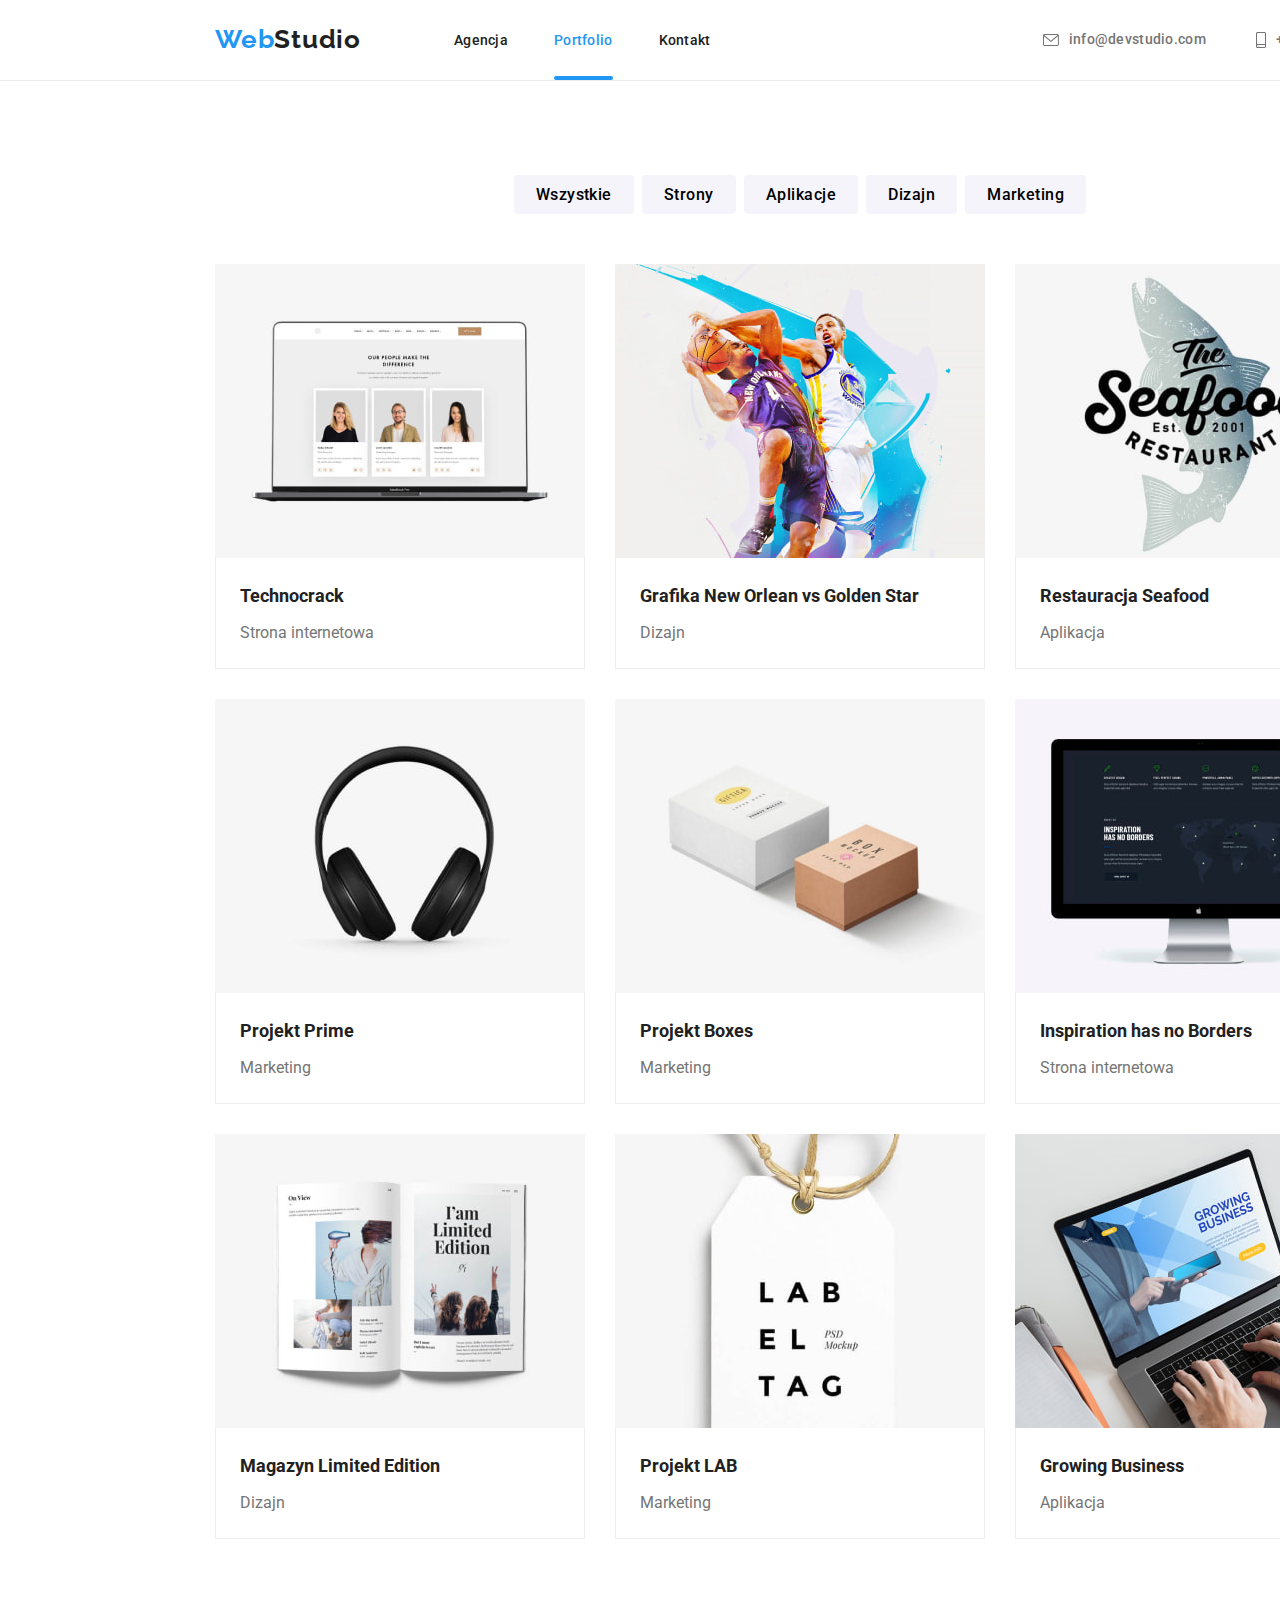
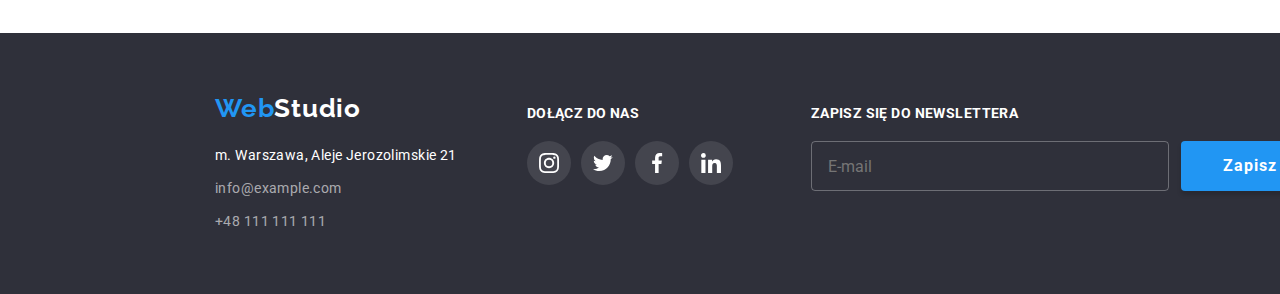
==== portfolio.html @ 300b180f "Add files via upload" ====
<!DOCTYPE html>
<html lang="en">
  <head>
    <meta charset="UTF-8" />
    <meta http-equiv="X-UA-Compatible" content="IE=edge" />
    <meta name="viewport" content="width=device-width, initial-scale=1.0" />
    <title>Webstudio</title>
    <link
      rel="stylesheet"
      href="https://cdnjs.cloudflare.com/ajax/libs/modern-normalize/1.0.0/modern-normalize.min.css"
    />
    <link rel="stylesheet" href="css/main.min.css" />
    <link rel="preconnect" href="https://fonts.googleapis.com" />
    <link rel="preconnect" href="https://fonts.gstatic.com" crossorigin />
    <link
      href="https://fonts.googleapis.com/css2?family=Raleway:wght@700&family=Roboto:wght@400;500;700;900&display=swap"
      rel="stylesheet"
    />
  </head>
  <body>
    <header class="page-header">
      <div class="container container--flex">
        <nav class="nav">
          <a href="index.html" class="logo nav__logo"
            >Web<span class="logo--black">Studio</span></a
          >
          <ul class="nav__list">
            <li>
              <a class="nav__link" href="index.html">Agencja</a>
            </li>
            <li>
              <a class="nav__link current-side" href="portfolio.html "
                >Portfolio</a
              >
            </li>
            <li><a class="nav__link" href="link">Kontakt</a></li>
          </ul>
        </nav>
        <ul class="header-contacts-list">
          <li>
            <a
              class="header-contacts-list__link"
              href="mailto:info@devstudio.com"
            >
              <svg
                class="header-contacts-list__icon header-contacts-list__icon--alignment"
                width="16"
                height="12"
              >
                <use href="images/icons.svg#icon-email"></use>
              </svg>
              info@devstudio.com</a
            >
          </li>
          <li>
            <a class="header-contacts-list__link" href="tel:+48111111111">
              <svg class="header-contacts-list__icon" width="10" height="16">
                <use href="images/icons.svg#icon-smartphone"></use>
              </svg>
              +48 111 111 111</a
            >
          </li>
        </ul>
      </div>
    </header>
    <main>
      <div class="buttons-section">
        <div class="container">
          <ul class="buttons-section__list">
            <li>
              <button class="buttons-section__button" type="button">
                Wszystkie
              </button>
            </li>
            <li>
              <button class="buttons-section__button" type="button">
                Strony
              </button>
            </li>
            <li>
              <button class="buttons-section__button" type="button">
                Aplikacje
              </button>
            </li>
            <li>
              <button class="buttons-section__button" type="button">
                Dizajn
              </button>
            </li>
            <li>
              <button class="buttons-section__button" type="button">
                Marketing
              </button>
            </li>
          </ul>
        </div>
      </div>
      <div class="grid-section">
        <div class="container">
          <ul class="grid">
            <li>
              <figure class="project-card">
                <img
                  src="images/img8.jpg"
                  alt="Technocrack"
                  width="370"
                  height="294"
                />
                <div class="overlay">
                  <p class="overlay__text">
                    Technocrack jest popularną platformą wykorzystywaną do
                    rozpowszechniania koronawirusa. Firmy wykorzystują tę
                    platformę do celów szpiegowskich i ataków na
                    niezabezpieczone serwery konkurencji
                  </p>
                </div>
                <figcaption class="project-card__figcaption">
                  <h4 class="project-card__name">Technocrack</h4>
                  <p class="project-card__role">Strona internetowa</p>
                </figcaption>
              </figure>
            </li>
            <li>
              <figure class="project-card">
                <img
                  src="images/img9.jpg"
                  alt="Grafika New Orlean vs Golden Star"
                  width="370"
                  height="294"
                />
                <div class="overlay">
                  <p class="overlay__text">
                    Technocrack jest popularną platformą wykorzystywaną do
                    rozpowszechniania koronawirusa. Firmy wykorzystują tę
                    platformę do celów szpiegowskich i ataków na
                    niezabezpieczone serwery konkurencji
                  </p>
                </div>
                <figcaption class="project-card__figcaption">
                  <h4 class="project-card__name">
                    Grafika New Orlean vs Golden Star
                  </h4>
                  <p class="project-card__role">Dizajn</p>
                </figcaption>
              </figure>
            </li>
            <li>
              <figure class="project-card">
                <img
                  src="images/img10.jpg"
                  alt="Restauracja Seafood"
                  width="370"
                  height="294"
                />
                <div class="overlay">
                  <p class="overlay__text">
                    Technocrack jest popularną platformą wykorzystywaną do
                    rozpowszechniania koronawirusa. Firmy wykorzystują tę
                    platformę do celów szpiegowskich i ataków na
                    niezabezpieczone serwery konkurencji
                  </p>
                </div>
                <figcaption class="project-card__figcaption">
                  <h4 class="project-card__name">Restauracja Seafood</h4>
                  <p class="project-card__role">Aplikacja</p>
                </figcaption>
              </figure>
            </li>
            <li>
              <figure class="project-card">
                <img
                  src="images/img11.jpg"
                  alt="Projekt Prime"
                  width="370"
                  height="294"
                />
                <div class="overlay">
                  <p class="overlay__text">
                    Technocrack jest popularną platformą wykorzystywaną do
                    rozpowszechniania koronawirusa. Firmy wykorzystują tę
                    platformę do celów szpiegowskich i ataków na
                    niezabezpieczone serwery konkurencji
                  </p>
                </div>
                <figcaption class="project-card__figcaption">
                  <h4 class="project-card__name">Projekt Prime</h4>
                  <p class="project-card__role">Marketing</p>
                </figcaption>
              </figure>
            </li>
            <li>
              <figure class="project-card">
                <img
                  src="images/img12.jpg"
                  alt="Projekt Boxes"
                  width="370"
                  height="294"
                />
                <div class="overlay">
                  <p class="overlay__text">
                    Technocrack jest popularną platformą wykorzystywaną do
                    rozpowszechniania koronawirusa. Firmy wykorzystują tę
                    platformę do celów szpiegowskich i ataków na
                    niezabezpieczone serwery konkurencji
                  </p>
                </div>
                <figcaption class="project-card__figcaption">
                  <h4 class="project-card__name">Projekt Boxes</h4>
                  <p class="project-card__role">Marketing</p>
                </figcaption>
              </figure>
            </li>
            <li>
              <figure class="project-card">
                <img
                  src="images/img13.jpg"
                  alt="Inspiration has no Borders"
                  width="370"
                  height="294"
                />
                <div class="overlay">
                  <p class="overlay__text">
                    Technocrack jest popularną platformą wykorzystywaną do
                    rozpowszechniania koronawirusa. Firmy wykorzystują tę
                    platformę do celów szpiegowskich i ataków na
                    niezabezpieczone serwery konkurencji
                  </p>
                </div>
                <figcaption class="project-card__figcaption">
                  <h4 class="project-card__name">Inspiration has no Borders</h4>
                  <p class="project-card__role">Strona internetowa</p>
                </figcaption>
              </figure>
            </li>
            <li>
              <figure class="project-card">
                <img
                  src="images/img14.jpg"
                  alt="Magazyn Limited Edition"
                  width="370"
                  height="294"
                />
                <div class="overlay">
                  <p class="overlay__text">
                    Technocrack jest popularną platformą wykorzystywaną do
                    rozpowszechniania koronawirusa. Firmy wykorzystują tę
                    platformę do celów szpiegowskich i ataków na
                    niezabezpieczone serwery konkurencji
                  </p>
                </div>
                <figcaption class="project-card__figcaption">
                  <h4 class="project-card__name">Magazyn Limited Edition</h4>
                  <p class="project-card__role">Dizajn</p>
                </figcaption>
              </figure>
            </li>
            <li>
              <figure class="project-card">
                <img
                  src="images/img15.jpg"
                  alt="Projekt LAB"
                  width="370"
                  height="294"
                />
                <div class="overlay">
                  <p class="overlay__text">
                    Technocrack jest popularną platformą wykorzystywaną do
                    rozpowszechniania koronawirusa. Firmy wykorzystują tę
                    platformę do celów szpiegowskich i ataków na
                    niezabezpieczone serwery konkurencji
                  </p>
                </div>
                <figcaption class="project-card__figcaption">
                  <h4 class="project-card__name">Projekt LAB</h4>
                  <p class="project-card__role">Marketing</p>
                </figcaption>
              </figure>
            </li>
            <li>
              <figure class="project-card">
                <img
                  src="images/img16.jpg"
                  alt="Growing Business"
                  width="370"
                  height="294"
                />
                <div class="overlay">
                  <p class="overlay__text">
                    Technocrack jest popularną platformą wykorzystywaną do
                    rozpowszechniania koronawirusa. Firmy wykorzystują tę
                    platformę do celów szpiegowskich i ataków na
                    niezabezpieczone serwery konkurencji
                  </p>
                </div>
                <figcaption class="project-card__figcaption">
                  <h4 class="project-card__name">Growing Business</h4>
                  <p class="project-card__role">Aplikacja</p>
                </figcaption>
              </figure>
            </li>
          </ul>
        </div>
      </div>
    </main>
    <footer class="page-footer">
      <div class="container container--flex">
        <div>
          <a href="index.html" class="logo"
            >Web<span class="logo--white">Studio</span></a
          >
          <address>
            <ul>
              <li class="street">m. Warszawa, Aleje Jerozolimskie 21</li>
              <li>
                <a class="footer-contacts" href="mailto:info@example.com"
                  >info@example.com</a
                >
              </li>
              <li>
                <a class="footer-contacts" href="tel:+48111111111"
                  >+48 111 111 111</a
                >
              </li>
            </ul>
          </address>
        </div>
        <div class="footer-socials-section">
          <h3 class="footer-headers">Dołącz do nas</h3>
          <ul class="footer-socials-list">
            <li>
              <a href="link" class="footer-socials-list__link">
                <svg class="footer-socials-list__icon" width="20" height="20">
                  <use href="images/icons.svg#icon-instagram"></use>
                </svg>
              </a>
            </li>
            <li>
              <a href="link" class="footer-socials-list__link">
                <svg class="footer-socials-list__icon" width="20" height="20">
                  <use href="images/icons.svg#icon-twiiter"></use>
                </svg>
              </a>
            </li>
            <li>
              <a href="link" class="footer-socials-list__link">
                <svg class="footer-socials-list__icon" width="20" height="20">
                  <use href="images/icons.svg#icon-facebook"></use>
                </svg>
              </a>
            </li>
            <li>
              <a href="link" class="footer-socials-list__link">
                <svg class="footer-socials-list__icon" width="20" height="20">
                  <use href="images/icons.svg#icon-linkedin"></use>
                </svg>
              </a>
            </li>
          </ul>
        </div>
        <section>
          <h3 class="footer-headers">Zapisz się do newslettera</h3>
          <form class="newsletter-form">
            <input
              type="email"
              name="email"
              placeholder="E-mail"
              class="newsletter-form__input"
              required
            />
            <button class="newsletter-button" type="submit">
              <span>Zapisz się</span>
              <svg class="newsletter-button__icon" width="24" height="24">
                <use href="images/icons.svg#newsletter-icon"></use>
              </svg>
            </button>
          </form>
        </section>
      </div>
    </footer>
    <script src="./js/modal.js"></script>
  </body>
</html>
---- css/main.min.css ----
body{font-family:"Roboto","Raleway",sans-serif;color:#212121;width:1600px}*,*{box-sizing:border-box;margin:0px;padding:0px}a{text-decoration:none}img{display:block}ul{list-style:none;margin:0px;padding:0px}address{font-style:normal}.container{width:1200px;margin:0 auto;padding-left:15px;padding-right:15px}.container--flex{display:flex}.section{padding-top:94px;padding-bottom:94px}.button{font-weight:700;font-size:16px;line-height:1.87;letter-spacing:.06em;background-color:#2196f3;color:#fff;cursor:pointer;border:0px;box-shadow:0px 4px 4px rgba(0,0,0,.15);border-radius:4px;transition:transform 250ms cubic-bezier(0.4, 0, 0.2, 1)}.button:hover{transform:scale(1.05)}.primary-header{font-size:36px;text-align:center;margin-bottom:50px}.logo{font-family:"Raleway";font-weight:700;font-size:26px;color:#2196f3;letter-spacing:.03em;line-height:1.19}.logo--black{color:#212121}.logo--white{color:#fff}.visually-hidden{-moz-appearance:none;-webkit-appearance:none;appearance:none}.page-header{border-bottom:1px solid #ececec}.nav{display:flex}.nav__logo{margin-top:24px;margin-bottom:25px;margin-right:93px}.nav__list{display:flex;align-items:center;gap:46px}.nav__link{font-weight:500;font-size:14px;color:#212121;letter-spacing:.02em;line-height:1.14;position:relative;transition:color 250ms cubic-bezier(0.4, 0, 0.2, 1)}.nav__link:hover,.nav__link:focus{color:#2196f3}.header-contacts-list{display:flex;align-items:center;margin-left:auto;gap:50px}.header-contacts-list__link{font-weight:500;font-size:14px;color:#757575;letter-spacing:.02em;line-height:1.14;display:flex;transition:color 250ms cubic-bezier(0.4, 0, 0.2, 1)}.header-contacts-list__link:hover,.header-contacts-list__link:focus{color:#2196f3}.header-contacts-list__icon{fill:currentColor;margin-right:10px;display:flex}.header-contacts-list__icon--alignment{margin-top:2px}.current-side{color:#2196f3}.current-side::after{content:" ";border-radius:2px;height:4px;background-color:#2196f3;display:block;position:absolute;top:44.5px;width:100%}.hero{text-align:center;padding-bottom:200px;padding-top:200px;background-image:linear-gradient(rgba(47, 48, 58, 0.4), rgba(47, 48, 58, 0.4)),url(../images/background.jpg);background-size:contain;background-repeat:no-repeat}.hero__header{font-weight:900;font-size:44px;line-height:1.36;letter-spacing:.06em;color:#fff;margin-bottom:30px}.button--padding{padding:10px 41px 10px 42px}.descriptions-section{padding-top:94px}.descriptions-section__list{display:flex}.descriptions-section__icons{height:270px}.descriptions-section__headers{font-weight:700;font-size:14px;line-height:1.14;margin-bottom:10px;width:270px}.descriptions-section__texts{font-size:14px;font-weight:400;color:#757575;line-height:1.71;letter-spacing:.03em;width:270px}.what-we-do-list{display:flex;text-align:center;gap:30px}.what-we-do-list__item{position:relative;text-align:center}.what-we-do-list__content{padding-top:27px;padding-bottom:27px;width:370px;font-weight:700;font-size:14px;line-height:1.14px;letter-spacing:.03em;text-transform:uppercase;color:#fff;background:rgba(47,48,58,.8);position:absolute;bottom:0}.team-section{background:#f5f4fa}.team-list{display:flex;gap:30px}.team-member-card{background:#fff;box-shadow:0px 1px 3px rgba(0,0,0,.12),0px 1px 1px rgba(0,0,0,.14),0px 2px 1px rgba(0,0,0,.2);border-radius:0px 0px 4px 4px;padding-bottom:30px}.team-member-card__name{font-weight:500;font-size:16px;line-height:1.19;letter-spacing:.03em;text-align:center;padding-top:30px;margin-bottom:10px}.team-member-card__profession{color:#757575;line-height:1.19;letter-spacing:.03em;text-align:center}.team-socials-list{display:flex;gap:10px;justify-content:center}.team-socials-list__link{width:44px;height:44px;border-radius:50%;padding:12px;margin-top:16px;display:block;transition:background-color 250ms cubic-bezier(0.4, 0, 0.2, 1)}.team-socials-list__link:hover,.team-socials-list__link:focus{background:#2196f3}.team-socials-list__link:hover .team-socials-list__icon,.team-socials-list__link:focus .team-socials-list__icon{fill:#fff}.team-socials-list__icon{fill:#afb1b8;transition:fill 250ms cubic-bezier(0.4, 0, 0.2, 1)}.clients-list{display:flex;gap:30px}.clients-list__link{width:170px;height:92px;border:1px solid #afb1b8;border-radius:4px;align-items:center;justify-content:center;display:flex;transition:border-color 250ms cubic-bezier(0.4, 0, 0.2, 1)}.clients-list__link:hover,.clients-list__link:focus{border-color:#2196f3}.clients-list__link:hover .clients-list__icon,.clients-list__link:focus .clients-list__icon{fill:#2196f3}.clients-list__icon{fill:#afb1b8;transition:fill 250ms cubic-bezier(0.4, 0, 0.2, 1)}.page-footer{background:#2f303a;padding:60px 0px}.street{font-size:14px;color:#fff;line-height:1.71;letter-spacing:.03em;margin-top:20px}.footer-contacts{color:rgba(255,255,255,.6);font-size:14px;font-weight:400;line-height:1.71;letter-spacing:.03em;transition:color 250ms cubic-bezier(0.4, 0, 0.2, 1);margin-top:9px;display:block}.footer-contacts:hover,.footer-contacts:focus{color:#2196f3}.footer-socials-section{margin-left:70px;margin-right:78px}.footer-headers{font-weight:700;font-size:14px;color:#fff;margin-bottom:20px;letter-spacing:.03em;text-transform:uppercase;margin-top:12px}.footer-socials-list{display:flex;gap:10px}.footer-socials-list__link{width:44px;height:44px;border-radius:50%;padding:12px;display:block;background:rgba(255,255,255,.1);transition:background-color 250ms cubic-bezier(0.4, 0, 0.2, 1)}.footer-socials-list__link:hover,.footer-socials-list__link:focus{background:#2196f3}.footer-socials-list__icon{fill:#fff}.newsletter-form{display:flex}.newsletter-form__input{width:358px;height:50px;border-radius:4px;border:1px solid rgba(255,255,255,.3);background-color:rgba(0,0,0,0);padding-left:16px;color:#fff;transition:border 250ms cubic-bezier(0.4, 0, 0.2, 1)}.newsletter-form__input:focus{outline:none;border:1px solid #2196f3}.newsletter-button{display:inline-flex;flex-shrink:0;align-items:center;padding-left:42px;padding-right:28px;margin-left:12px;box-shadow:0px 4px 4px rgba(0,0,0,.15);border-radius:4px;background:#2196f3;color:#fff;font-weight:700;font-size:16px;border:none;letter-spacing:.06em;line-height:1.87;cursor:pointer;transition:transform 250ms cubic-bezier(0.4, 0, 0.2, 1)}.newsletter-button__icon{display:inline-flex;margin-left:24px}.newsletter-button:hover{transform:scale(1.03)}.backdrop{width:100%;height:100%;display:grid;place-items:center;position:fixed;background:rgba(0,0,0,.2);transition:opacity 250ms cubic-bezier(0.4, 0, 0.2, 1),visibility 250ms cubic-bezier(0.4, 0, 0.2, 1);z-index:1}.is-hidden{visibility:hidden;opacity:0;pointer-events:none}.modal-window{background:#fff;box-shadow:0px 1px 3px rgba(0,0,0,.12),0px 1px 1px rgba(0,0,0,.14),0px 2px 1px rgba(0,0,0,.2);border-radius:4px;position:relative;padding:40px}.modal-window__header{font-weight:700;font-size:20px;letter-spacing:.03em;line-height:1.15;text-align:center}.modal-window__button{padding:10px 76px;display:block;margin:0 auto}.circular-button{width:30px;height:30px;background-color:#fff;border:1px solid rgba(0,0,0,.1);border-radius:50%;cursor:pointer;top:8px;right:8px;position:absolute;transition:fill 25s cubic-bezier(0.4, 0, 0.2, 1);transition:background-color 250ms cubic-bezier(0.4, 0, 0.2, 1)}.circular-button:hover,.circular-button:focus{background:#2196f3;fill:#fff;box-shadow:0px 3px 1px rgba(0,0,0,.1),0px 1px 2px rgba(0,0,0,.08),0px 2px 2px rgba(0,0,0,.12)}.modal-labels{display:flex;flex-direction:column;gap:4px;font-weight:400;font-size:12px;letter-spacing:.01em;line-height:1.16;color:#757575;margin-top:10px;position:relative}.modal-labels__input{width:448px;height:40px;border:1px solid rgba(33,33,33,.2);border-radius:4px;padding-left:42px;transition:border 250ms cubic-bezier(0.4, 0, 0.2, 1)}.modal-labels__input:focus{outline:none;border:1px solid #2196f3}.modal-labels__input:focus+.modal-labels__icon{fill:#2196f3}.modal-labels__icon{fill:#212121;position:absolute;bottom:14px;left:15px;transition:fill 250ms cubic-bezier(0.4, 0, 0.2, 1)}.modal-labels__textarea{width:448px;height:120px;border:1px solid rgba(33,33,33,.2);border-radius:4px;resize:none;padding-left:16px;padding-top:12px;transition:border 250ms cubic-bezier(0.4, 0, 0.2, 1)}.modal-labels__textarea:focus{outline:none;border-color:#2196f3}.checkbox-label{display:inline-block;font-weight:400;font-size:14px;letter-spacing:.03em;line-height:1.71;color:#757575;margin-top:20px;margin-bottom:30px;padding-left:37px;position:relative}.checkbox-label:before{position:absolute;top:3px;left:15px;content:"";width:16px;height:16px;border:2px solid #212121;border-radius:2px;cursor:pointer;transition:background-color 250ms cubic-bezier(0.4, 0, 0.2, 1)}.checkbox-label__link{color:#2196f3;text-decoration:underline;font-weight:400;font-size:14px;letter-spacing:.03em;line-height:1.71}.checkbox:checked+.checkbox-label:before{background-color:#2196f3;border:none;background-image:url(../images/checked.svg);background-repeat:no-repeat;background-position:center}.buttons-section{padding-top:94px;padding-bottom:50px}.buttons-section__list{display:flex;justify-content:center;gap:8px}.buttons-section__button{background:#f5f4fa;font-weight:500;font-size:16px;line-height:1.71;letter-spacing:.03em;cursor:pointer;border-radius:4px;border:none;padding:6px 22px;transition:background-color 250ms cubic-bezier(0.4, 0, 0.2, 1),color 250ms cubic-bezier(0.4, 0, 0.2, 1)}.buttons-section__button:focus,.buttons-section__button:hover{background:#2196f3;color:#fff;box-shadow:0px 3px 1px rgba(0,0,0,.1),0px 1px 2px rgba(0,0,0,.08),0px 2px 2px rgba(0,0,0,.12)}.grid-section{padding-bottom:94px}.grid{display:flex;flex-wrap:wrap;gap:30px}.project-card{position:relative;overflow:hidden}.project-card:hover{box-shadow:0px 1px 1px rgba(0,0,0,.12),0px 4px 4px rgba(0,0,0,.06),1px 4px 6px rgba(0,0,0,.16);cursor:pointer}.project-card:hover .overlay{transform:translatey(0%)}.project-card__figcaption{border-bottom:1px solid #eee;border-left:1px solid #eee;border-right:1px solid #eee;background-color:#fff;position:relative}.project-card__name{font-weight:700;font-size:18px;line-height:2;padding-left:24px;padding-top:20px}.project-card__role{color:#757575;margin-top:4px;padding-left:24px;padding-bottom:20px;line-height:1.87}.overlay{background:rgba(33,150,243,.9);padding:49px 45px 49px 24px;position:absolute;transform:translatey(100%);margin-bottom:110px;bottom:0;left:0;transition:transform 250ms cubic-bezier(0.4, 0, 0.2, 1)}.overlay__text{font-weight:400;font-size:18px;line-height:1.55;letter-spacing:.03em;color:#fff}
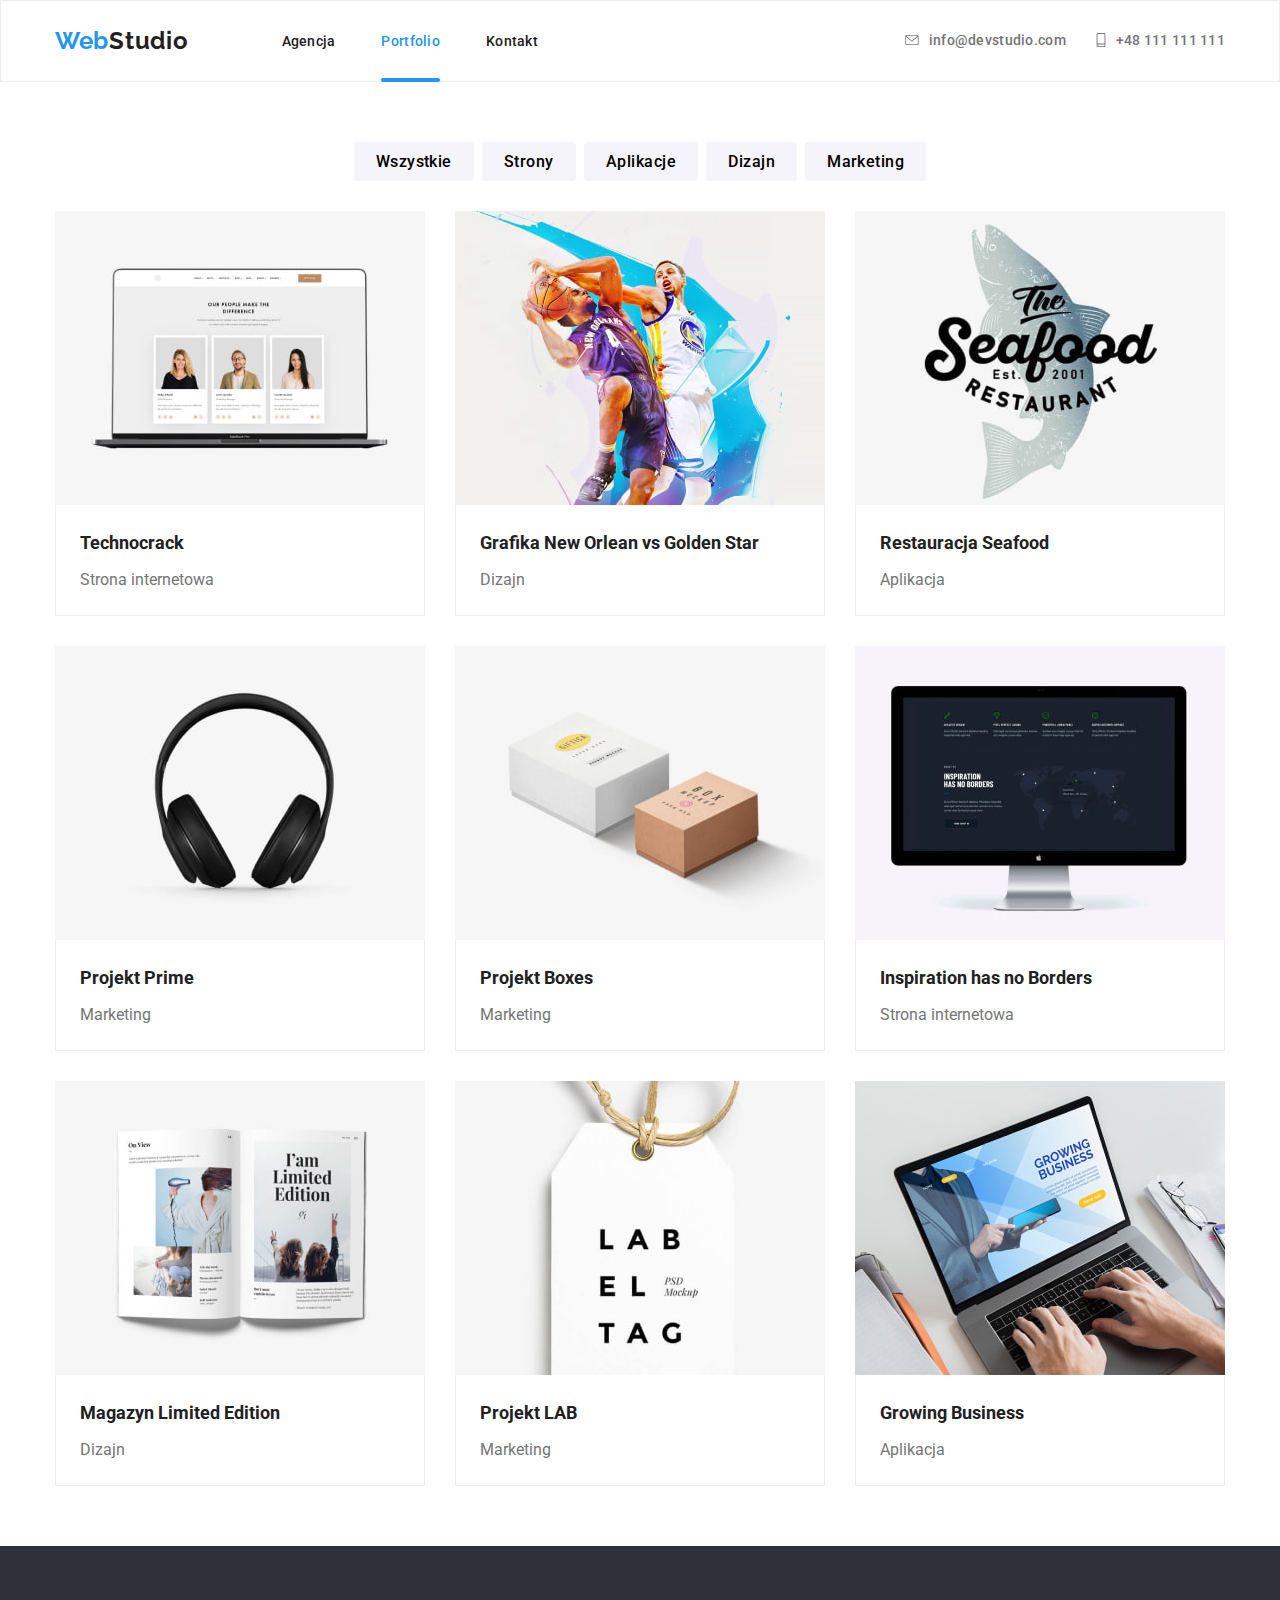
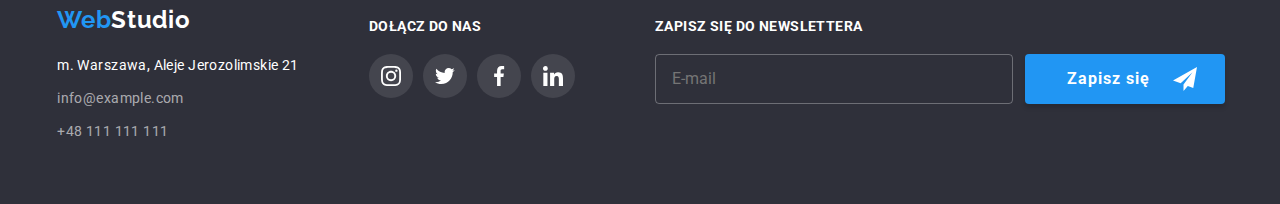
==== commit 65b79345: "wstępne ukończenie" ====
--- a/portfolio.html
+++ b/portfolio.html
@@ -29,7 +29,7 @@
               <a class="nav__link" href="index.html">Agencja</a>
             </li>
             <li>
-              <a class="nav__link current-side" href="portfolio.html "
+              <a class="nav__link current-side" href="portfolio.html"
                 >Portfolio</a
               >
             </li>
@@ -44,8 +44,8 @@
             >
               <svg
                 class="header-contacts-list__icon header-contacts-list__icon--alignment"
-                width="16"
-                height="12"
+                width="14"
+                height="10"
               >
                 <use href="images/icons.svg#icon-email"></use>
               </svg>
@@ -54,14 +54,62 @@
           </li>
           <li>
             <a class="header-contacts-list__link" href="tel:+48111111111">
-              <svg class="header-contacts-list__icon" width="10" height="16">
+              <svg class="header-contacts-list__icon" width="10" height="14">
                 <use href="images/icons.svg#icon-smartphone"></use>
               </svg>
               +48 111 111 111</a
             >
           </li>
         </ul>
+        <button class="menu-toggle open-menu">
+          <svg class="menu-toggle__icon">
+            <use href="./images/icons.svg#icon-menu"></use>
+          </svg>
+        </button>
       </div>
+      <section class="nav-mobile-section">
+        <button
+          class="circular-button nav-mobile-section__circular-button close-menu"
+        >
+          <svg width="19" height="19">
+            <use href="images/icons.svg#icon-close-mobile"></use>
+          </svg>
+        </button>
+        <nav>
+          <ul class="nav-mobile-list">
+            <li>
+              <a class="nav-mobile-list__link" href="index.html">Agencja</a>
+            </li>
+            <li>
+              <a class="nav-mobile-list__link" href="portfolio.html"
+                >Portfolio</a
+              >
+            </li>
+            <li><a class="nav-mobile-list__link" href="link">Kontakt</a></li>
+          </ul>
+        </nav>
+        <ul class="mobile-contacts-list">
+          <li>
+            <a
+              class="mobile-contacts-list__link"
+              href="mailto:info@devstudio.com"
+            >
+              info@devstudio.com</a
+            >
+          </li>
+          <li>
+            <a class="mobile-contacts-list__link" href="tel:+48111111111">
+              +48 111 111 111</a
+            >
+          </li>
+        </ul>
+        <ul class="mobile-socials-list">
+          <li><a class="mobile-socials-list__link">Instagram</a></li>
+          <li><a class="mobile-socials-list__link">Twitter</a></li>
+          <li><a class="mobile-socials-list__link">Facebook</a></li>
+          <li><a class="mobile-socials-list__link">LinkedIn</a></li>
+        </ul>
+      </section>
     </header>
     <main>
       <div class="buttons-section">
@@ -103,6 +151,7 @@
                 <img
                   src="images/img8.jpg"
                   alt="Technocrack"
+                  class="project-card__img"
                   width="370"
                   height="294"
                 />
@@ -125,6 +174,7 @@
                 <img
                   src="images/img9.jpg"
                   alt="Grafika New Orlean vs Golden Star"
+                  class="project-card__img"
                   width="370"
                   height="294"
                 />
@@ -149,6 +199,7 @@
                 <img
                   src="images/img10.jpg"
                   alt="Restauracja Seafood"
+                  class="project-card__img"
                   width="370"
                   height="294"
                 />
@@ -171,6 +222,7 @@
                 <img
                   src="images/img11.jpg"
                   alt="Projekt Prime"
+                  class="project-card__img"
                   width="370"
                   height="294"
                 />
@@ -193,6 +245,7 @@
                 <img
                   src="images/img12.jpg"
                   alt="Projekt Boxes"
+                  class="project-card__img"
                   width="370"
                   height="294"
                 />
@@ -215,6 +268,7 @@
                 <img
                   src="images/img13.jpg"
                   alt="Inspiration has no Borders"
+                  class="project-card__img"
                   width="370"
                   height="294"
                 />
@@ -237,6 +291,7 @@
                 <img
                   src="images/img14.jpg"
                   alt="Magazyn Limited Edition"
+                  class="project-card__img"
                   width="370"
                   height="294"
                 />
@@ -259,6 +314,7 @@
                 <img
                   src="images/img15.jpg"
                   alt="Projekt LAB"
+                  class="project-card__img"
                   width="370"
                   height="294"
                 />
@@ -281,6 +337,7 @@
                 <img
                   src="images/img16.jpg"
                   alt="Growing Business"
+                  class="project-card__img"
                   width="370"
                   height="294"
                 />
@@ -303,21 +360,23 @@
       </div>
     </main>
     <footer class="page-footer">
-      <div class="container container--flex">
-        <div>
-          <a href="index.html" class="logo"
+      <div class="container container--wrap">
+        <div class="contacts-section">
+          <a href="index.html" class="logo contacts-section__logo"
             >Web<span class="logo--white">Studio</span></a
           >
           <address>
-            <ul>
-              <li class="street">m. Warszawa, Aleje Jerozolimskie 21</li>
-              <li>
-                <a class="footer-contacts" href="mailto:info@example.com"
-                  >info@example.com</a
-                >
+            <ul class="contacts-section__list">
+              <li class="contacts-section__street">
+                m. Warszawa, Aleje Jerozolimskie 21
               </li>
               <li>
-                <a class="footer-contacts" href="tel:+48111111111"
+                <a class="contacts-section__link" href="mailto:info@example.com"
+                  >info@example.com</a
+                >
+              </li>
+              <li>
+                <a class="contacts-section__link" href="tel:+48111111111"
                   >+48 111 111 111</a
                 >
               </li>
@@ -326,38 +385,54 @@
         </div>
         <div class="footer-socials-section">
           <h3 class="footer-headers">Dołącz do nas</h3>
-          <ul class="footer-socials-list">
-            <li>
-              <a href="link" class="footer-socials-list__link">
-                <svg class="footer-socials-list__icon" width="20" height="20">
+          <ul class="footer-socials-section__list">
+            <li>
+              <a href="link" class="footer-socials-section__link">
+                <svg
+                  class="footer-socials-section__icon"
+                  width="20"
+                  height="20"
+                >
                   <use href="images/icons.svg#icon-instagram"></use>
                 </svg>
               </a>
             </li>
             <li>
-              <a href="link" class="footer-socials-list__link">
-                <svg class="footer-socials-list__icon" width="20" height="20">
+              <a href="link" class="footer-socials-section__link">
+                <svg
+                  class="footer-socials-section__icon"
+                  width="20"
+                  height="20"
+                >
                   <use href="images/icons.svg#icon-twiiter"></use>
                 </svg>
               </a>
             </li>
             <li>
-              <a href="link" class="footer-socials-list__link">
-                <svg class="footer-socials-list__icon" width="20" height="20">
+              <a href="link" class="footer-socials-section__link">
+                <svg
+                  class="footer-socials-section__icon"
+                  width="20"
+                  height="20"
+                >
                   <use href="images/icons.svg#icon-facebook"></use>
                 </svg>
               </a>
             </li>
             <li>
-              <a href="link" class="footer-socials-list__link">
-                <svg class="footer-socials-list__icon" width="20" height="20">
+              <a href="link" class="footer-socials-section__link">
+                <svg
+                  class="footer-socials-section__icon"
+                  width="20"
+                  height="20"
+                >
                   <use href="images/icons.svg#icon-linkedin"></use>
                 </svg>
               </a>
             </li>
           </ul>
         </div>
-        <section>
+        <section class="newsletter-section">
           <h3 class="footer-headers">Zapisz się do newslettera</h3>
           <form class="newsletter-form">
             <input
@@ -368,7 +443,7 @@
               required
             />
             <button class="newsletter-button" type="submit">
-              <span>Zapisz się</span>
+              <span class="newsletter-button__content">Zapisz się</span>
               <svg class="newsletter-button__icon" width="24" height="24">
                 <use href="images/icons.svg#newsletter-icon"></use>
               </svg>
@@ -378,5 +453,6 @@
       </div>
     </footer>
     <script src="./js/modal.js"></script>
+    <script src="./js/mobile-menu.js"></script>
   </body>
 </html>
--- a/css/main.min.css
+++ b/css/main.min.css
@@ -1 +1 @@
-body{font-family:"Roboto","Raleway",sans-serif;color:#212121;width:1600px}*,*{box-sizing:border-box;margin:0px;padding:0px}a{text-decoration:none}img{display:block}ul{list-style:none;margin:0px;padding:0px}address{font-style:normal}.container{width:1200px;margin:0 auto;padding-left:15px;padding-right:15px}.container--flex{display:flex}.section{padding-top:94px;padding-bottom:94px}.button{font-weight:700;font-size:16px;line-height:1.87;letter-spacing:.06em;background-color:#2196f3;color:#fff;cursor:pointer;border:0px;box-shadow:0px 4px 4px rgba(0,0,0,.15);border-radius:4px;transition:transform 250ms cubic-bezier(0.4, 0, 0.2, 1)}.button:hover{transform:scale(1.05)}.primary-header{font-size:36px;text-align:center;margin-bottom:50px}.logo{font-family:"Raleway";font-weight:700;font-size:26px;color:#2196f3;letter-spacing:.03em;line-height:1.19}.logo--black{color:#212121}.logo--white{color:#fff}.visually-hidden{-moz-appearance:none;-webkit-appearance:none;appearance:none}.page-header{border-bottom:1px solid #ececec}.nav{display:flex}.nav__logo{margin-top:24px;margin-bottom:25px;margin-right:93px}.nav__list{display:flex;align-items:center;gap:46px}.nav__link{font-weight:500;font-size:14px;color:#212121;letter-spacing:.02em;line-height:1.14;position:relative;transition:color 250ms cubic-bezier(0.4, 0, 0.2, 1)}.nav__link:hover,.nav__link:focus{color:#2196f3}.header-contacts-list{display:flex;align-items:center;margin-left:auto;gap:50px}.header-contacts-list__link{font-weight:500;font-size:14px;color:#757575;letter-spacing:.02em;line-height:1.14;display:flex;transition:color 250ms cubic-bezier(0.4, 0, 0.2, 1)}.header-contacts-list__link:hover,.header-contacts-list__link:focus{color:#2196f3}.header-contacts-list__icon{fill:currentColor;margin-right:10px;display:flex}.header-contacts-list__icon--alignment{margin-top:2px}.current-side{color:#2196f3}.current-side::after{content:" ";border-radius:2px;height:4px;background-color:#2196f3;display:block;position:absolute;top:44.5px;width:100%}.hero{text-align:center;padding-bottom:200px;padding-top:200px;background-image:linear-gradient(rgba(47, 48, 58, 0.4), rgba(47, 48, 58, 0.4)),url(../images/background.jpg);background-size:contain;background-repeat:no-repeat}.hero__header{font-weight:900;font-size:44px;line-height:1.36;letter-spacing:.06em;color:#fff;margin-bottom:30px}.button--padding{padding:10px 41px 10px 42px}.descriptions-section{padding-top:94px}.descriptions-section__list{display:flex}.descriptions-section__icons{height:270px}.descriptions-section__headers{font-weight:700;font-size:14px;line-height:1.14;margin-bottom:10px;width:270px}.descriptions-section__texts{font-size:14px;font-weight:400;color:#757575;line-height:1.71;letter-spacing:.03em;width:270px}.what-we-do-list{display:flex;text-align:center;gap:30px}.what-we-do-list__item{position:relative;text-align:center}.what-we-do-list__content{padding-top:27px;padding-bottom:27px;width:370px;font-weight:700;font-size:14px;line-height:1.14px;letter-spacing:.03em;text-transform:uppercase;color:#fff;background:rgba(47,48,58,.8);position:absolute;bottom:0}.team-section{background:#f5f4fa}.team-list{display:flex;gap:30px}.team-member-card{background:#fff;box-shadow:0px 1px 3px rgba(0,0,0,.12),0px 1px 1px rgba(0,0,0,.14),0px 2px 1px rgba(0,0,0,.2);border-radius:0px 0px 4px 4px;padding-bottom:30px}.team-member-card__name{font-weight:500;font-size:16px;line-height:1.19;letter-spacing:.03em;text-align:center;padding-top:30px;margin-bottom:10px}.team-member-card__profession{color:#757575;line-height:1.19;letter-spacing:.03em;text-align:center}.team-socials-list{display:flex;gap:10px;justify-content:center}.team-socials-list__link{width:44px;height:44px;border-radius:50%;padding:12px;margin-top:16px;display:block;transition:background-color 250ms cubic-bezier(0.4, 0, 0.2, 1)}.team-socials-list__link:hover,.team-socials-list__link:focus{background:#2196f3}.team-socials-list__link:hover .team-socials-list__icon,.team-socials-list__link:focus .team-socials-list__icon{fill:#fff}.team-socials-list__icon{fill:#afb1b8;transition:fill 250ms cubic-bezier(0.4, 0, 0.2, 1)}.clients-list{display:flex;gap:30px}.clients-list__link{width:170px;height:92px;border:1px solid #afb1b8;border-radius:4px;align-items:center;justify-content:center;display:flex;transition:border-color 250ms cubic-bezier(0.4, 0, 0.2, 1)}.clients-list__link:hover,.clients-list__link:focus{border-color:#2196f3}.clients-list__link:hover .clients-list__icon,.clients-list__link:focus .clients-list__icon{fill:#2196f3}.clients-list__icon{fill:#afb1b8;transition:fill 250ms cubic-bezier(0.4, 0, 0.2, 1)}.page-footer{background:#2f303a;padding:60px 0px}.street{font-size:14px;color:#fff;line-height:1.71;letter-spacing:.03em;margin-top:20px}.footer-contacts{color:rgba(255,255,255,.6);font-size:14px;font-weight:400;line-height:1.71;letter-spacing:.03em;transition:color 250ms cubic-bezier(0.4, 0, 0.2, 1);margin-top:9px;display:block}.footer-contacts:hover,.footer-contacts:focus{color:#2196f3}.footer-socials-section{margin-left:70px;margin-right:78px}.footer-headers{font-weight:700;font-size:14px;color:#fff;margin-bottom:20px;letter-spacing:.03em;text-transform:uppercase;margin-top:12px}.footer-socials-list{display:flex;gap:10px}.footer-socials-list__link{width:44px;height:44px;border-radius:50%;padding:12px;display:block;background:rgba(255,255,255,.1);transition:background-color 250ms cubic-bezier(0.4, 0, 0.2, 1)}.footer-socials-list__link:hover,.footer-socials-list__link:focus{background:#2196f3}.footer-socials-list__icon{fill:#fff}.newsletter-form{display:flex}.newsletter-form__input{width:358px;height:50px;border-radius:4px;border:1px solid rgba(255,255,255,.3);background-color:rgba(0,0,0,0);padding-left:16px;color:#fff;transition:border 250ms cubic-bezier(0.4, 0, 0.2, 1)}.newsletter-form__input:focus{outline:none;border:1px solid #2196f3}.newsletter-button{display:inline-flex;flex-shrink:0;align-items:center;padding-left:42px;padding-right:28px;margin-left:12px;box-shadow:0px 4px 4px rgba(0,0,0,.15);border-radius:4px;background:#2196f3;color:#fff;font-weight:700;font-size:16px;border:none;letter-spacing:.06em;line-height:1.87;cursor:pointer;transition:transform 250ms cubic-bezier(0.4, 0, 0.2, 1)}.newsletter-button__icon{display:inline-flex;margin-left:24px}.newsletter-button:hover{transform:scale(1.03)}.backdrop{width:100%;height:100%;display:grid;place-items:center;position:fixed;background:rgba(0,0,0,.2);transition:opacity 250ms cubic-bezier(0.4, 0, 0.2, 1),visibility 250ms cubic-bezier(0.4, 0, 0.2, 1);z-index:1}.is-hidden{visibility:hidden;opacity:0;pointer-events:none}.modal-window{background:#fff;box-shadow:0px 1px 3px rgba(0,0,0,.12),0px 1px 1px rgba(0,0,0,.14),0px 2px 1px rgba(0,0,0,.2);border-radius:4px;position:relative;padding:40px}.modal-window__header{font-weight:700;font-size:20px;letter-spacing:.03em;line-height:1.15;text-align:center}.modal-window__button{padding:10px 76px;display:block;margin:0 auto}.circular-button{width:30px;height:30px;background-color:#fff;border:1px solid rgba(0,0,0,.1);border-radius:50%;cursor:pointer;top:8px;right:8px;position:absolute;transition:fill 25s cubic-bezier(0.4, 0, 0.2, 1);transition:background-color 250ms cubic-bezier(0.4, 0, 0.2, 1)}.circular-button:hover,.circular-button:focus{background:#2196f3;fill:#fff;box-shadow:0px 3px 1px rgba(0,0,0,.1),0px 1px 2px rgba(0,0,0,.08),0px 2px 2px rgba(0,0,0,.12)}.modal-labels{display:flex;flex-direction:column;gap:4px;font-weight:400;font-size:12px;letter-spacing:.01em;line-height:1.16;color:#757575;margin-top:10px;position:relative}.modal-labels__input{width:448px;height:40px;border:1px solid rgba(33,33,33,.2);border-radius:4px;padding-left:42px;transition:border 250ms cubic-bezier(0.4, 0, 0.2, 1)}.modal-labels__input:focus{outline:none;border:1px solid #2196f3}.modal-labels__input:focus+.modal-labels__icon{fill:#2196f3}.modal-labels__icon{fill:#212121;position:absolute;bottom:14px;left:15px;transition:fill 250ms cubic-bezier(0.4, 0, 0.2, 1)}.modal-labels__textarea{width:448px;height:120px;border:1px solid rgba(33,33,33,.2);border-radius:4px;resize:none;padding-left:16px;padding-top:12px;transition:border 250ms cubic-bezier(0.4, 0, 0.2, 1)}.modal-labels__textarea:focus{outline:none;border-color:#2196f3}.checkbox-label{display:inline-block;font-weight:400;font-size:14px;letter-spacing:.03em;line-height:1.71;color:#757575;margin-top:20px;margin-bottom:30px;padding-left:37px;position:relative}.checkbox-label:before{position:absolute;top:3px;left:15px;content:"";width:16px;height:16px;border:2px solid #212121;border-radius:2px;cursor:pointer;transition:background-color 250ms cubic-bezier(0.4, 0, 0.2, 1)}.checkbox-label__link{color:#2196f3;text-decoration:underline;font-weight:400;font-size:14px;letter-spacing:.03em;line-height:1.71}.checkbox:checked+.checkbox-label:before{background-color:#2196f3;border:none;background-image:url(../images/checked.svg);background-repeat:no-repeat;background-position:center}.buttons-section{padding-top:94px;padding-bottom:50px}.buttons-section__list{display:flex;justify-content:center;gap:8px}.buttons-section__button{background:#f5f4fa;font-weight:500;font-size:16px;line-height:1.71;letter-spacing:.03em;cursor:pointer;border-radius:4px;border:none;padding:6px 22px;transition:background-color 250ms cubic-bezier(0.4, 0, 0.2, 1),color 250ms cubic-bezier(0.4, 0, 0.2, 1)}.buttons-section__button:focus,.buttons-section__button:hover{background:#2196f3;color:#fff;box-shadow:0px 3px 1px rgba(0,0,0,.1),0px 1px 2px rgba(0,0,0,.08),0px 2px 2px rgba(0,0,0,.12)}.grid-section{padding-bottom:94px}.grid{display:flex;flex-wrap:wrap;gap:30px}.project-card{position:relative;overflow:hidden}.project-card:hover{box-shadow:0px 1px 1px rgba(0,0,0,.12),0px 4px 4px rgba(0,0,0,.06),1px 4px 6px rgba(0,0,0,.16);cursor:pointer}.project-card:hover .overlay{transform:translatey(0%)}.project-card__figcaption{border-bottom:1px solid #eee;border-left:1px solid #eee;border-right:1px solid #eee;background-color:#fff;position:relative}.project-card__name{font-weight:700;font-size:18px;line-height:2;padding-left:24px;padding-top:20px}.project-card__role{color:#757575;margin-top:4px;padding-left:24px;padding-bottom:20px;line-height:1.87}.overlay{background:rgba(33,150,243,.9);padding:49px 45px 49px 24px;position:absolute;transform:translatey(100%);margin-bottom:110px;bottom:0;left:0;transition:transform 250ms cubic-bezier(0.4, 0, 0.2, 1)}.overlay__text{font-weight:400;font-size:18px;line-height:1.55;letter-spacing:.03em;color:#fff}+body{font-family:"Roboto","Raleway",sans-serif;color:#212121;max-width:1600px;min-width:320px}*,*{box-sizing:border-box;margin:0px;padding:0px}a{text-decoration:none}img{display:block}ul{list-style:none;margin:0px;padding:0px}address{font-style:normal}.container{min-width:320px;max-width:1200px;padding-left:15px;padding-right:15px;margin-left:auto;margin-right:auto}.container--flex{display:flex}.section{padding-top:60px;padding-bottom:60px}.button{display:block;margin-left:auto;margin-right:auto;font-weight:700;font-size:16px;line-height:1.87;letter-spacing:.06em;background-color:#2196f3;color:#fff;cursor:pointer;border:0px;box-shadow:0px 4px 4px rgba(0,0,0,.15);border-radius:4px;transition:transform 250ms cubic-bezier(0.4, 0, 0.2, 1)}.button:hover{transform:scale(1.05)}.primary-header{font-size:28px;text-align:center;margin-bottom:50px;letter-spacing:.03em;color:#212121}.logo{font-family:"Raleway";font-weight:700;font-size:24px;color:#2196f3;letter-spacing:.03em;line-height:1.19}.logo--black{color:#212121}.logo--white{color:#fff}.visually-hidden{-moz-appearance:none;-webkit-appearance:none;appearance:none}.circular-button{width:30px;height:30px;background-color:#fff;border:1px solid rgba(0,0,0,.1);border-radius:50%;cursor:pointer;transition:fill 25s cubic-bezier(0.4, 0, 0.2, 1);transition:background-color 250ms cubic-bezier(0.4, 0, 0.2, 1)}.circular-button:hover,.circular-button:focus{background:#2196f3;fill:#fff;box-shadow:0px 3px 1px rgba(0,0,0,.1),0px 1px 2px rgba(0,0,0,.08),0px 2px 2px rgba(0,0,0,.12)}.page-header{border:1px solid #ececec}.menu-toggle{margin-top:auto;margin-bottom:auto;max-height:28px;max-width:28px;display:flex;align-items:center;justify-content:center;padding:0;background-color:rgba(0,0,0,0);cursor:pointer;border:none;outline:none;background-color:rgba(0,0,0,0);margin-left:auto;outline:none}.menu-toggle__icon{width:28px;height:28px}.nav{padding-top:16px;padding-bottom:16px}@media screen and (min-width: 768px){.menu-toggle{display:none}}@media screen and (max-width: 768px){.nav__list{display:none}.header-contacts-list{display:none}}@media screen and (min-width: 768px){.nav{display:flex;padding-top:26px;padding-bottom:25px}.nav__logo{margin-right:93px}.nav__list{display:flex;align-items:center;gap:60px}.nav__link{font-weight:500;font-size:14px;color:#212121;letter-spacing:.02em;line-height:1.14;position:relative;transition:color 250ms cubic-bezier(0.4, 0, 0.2, 1)}.nav__link:hover,.nav__link:focus{color:#2196f3}.header-contacts-list{align-items:unset;display:flex;flex-direction:column;margin-left:auto;gap:10px;padding-top:21px}.header-contacts-list__link{font-weight:500;font-size:14px;color:#757575;letter-spacing:.02em;line-height:1.14;display:flex;transition:color 250ms cubic-bezier(0.4, 0, 0.2, 1)}.header-contacts-list__link:hover,.header-contacts-list__link:focus{color:#2196f3}.header-contacts-list__icon{fill:currentColor;margin-right:10px;display:flex}.header-contacts-list__icon--alignment{margin-top:2px}.current-side{color:#2196f3}.current-side::after{content:" ";border-radius:2px;height:4px;background-color:#2196f3;display:block;position:absolute;top:44.5px;width:100%}}@media screen and (min-width: 1200px){.nav__list{gap:46px}.header-contacts-list{padding:0;display:flex;flex-direction:row;align-items:center;gap:30px}}.hero{padding-bottom:118px;padding-top:118px;background-image:linear-gradient(rgba(47, 48, 58, 0.4), rgba(47, 48, 58, 0.4)),url(../images/hero-mobile.jpg);background-size:cover;background-repeat:no-repeat}.hero__header{font-weight:900;font-size:26px;line-height:1.66;letter-spacing:.06em;color:#fff;margin-bottom:30px;max-width:405px;margin-left:auto;margin-right:auto;text-align:center}.hero__button{padding:10px 41px}@media screen and (max-width: 768px)and (min-device-pixel-ratio: 2),(-webkit-min-device-pixel-ratio: 2),(min-resolution: 192dpi),(min-resolution: 2dppx){.hero{background-image:linear-gradient(rgba(47, 48, 58, 0.4), rgba(47, 48, 58, 0.4)),url(../images/hero-mobile@2.jpg)}}@media(min-width: 768px){.hero{background-image:linear-gradient(rgba(47, 48, 58, 0.4), rgba(47, 48, 58, 0.4)),url(../images/hero-tablet.jpg)}}@media(min-width: 768px)and (min-device-pixel-ratio: 2),(min-width: 768px)and (-webkit-min-device-pixel-ratio: 2),(min-width: 768px)and (min-resolution: 192dpi),(min-width: 768px)and (min-resolution: 2dppx){.hero{background-image:linear-gradient(rgba(47, 48, 58, 0.4), rgba(47, 48, 58, 0.4)),url(../images/hero-tablet@2.jpg)}}@media(min-width: 1200px){.hero{padding-top:200px;padding-bottom:200px;background-image:linear-gradient(rgba(47, 48, 58, 0.4), rgba(47, 48, 58, 0.4)),url(../images/hero-desktop.jpg)}.hero__header{font-size:44px;max-width:696px}}@media(min-width: 1200px)and (min-device-pixel-ratio: 2),(min-width: 1200px)and (-webkit-min-device-pixel-ratio: 2),(min-width: 1200px)and (min-resolution: 192dpi),(min-width: 1200px)and (min-resolution: 2dppx){.hero{background-image:linear-gradient(rgba(47, 48, 58, 0.4), rgba(47, 48, 58, 0.4)),url(../images/hero-desktop@2.jpg)}}.descriptions-list{display:flex;flex-direction:column;place-items:center;gap:30px}.descriptions-list__icon-background{width:450px;height:120px;background-color:#f5f4fa;border-radius:4px;display:flex;justify-content:center;align-items:center;margin-bottom:30px}.descriptions-list__icon{fill:#2196f3;height:70px}.descriptions-list__headers{text-align:center;font-weight:700;font-size:14px;line-height:1.14;margin-bottom:10px}.descriptions-list__texts{font-size:14px;font-weight:400;color:#757575;line-height:1.71;letter-spacing:.03em;width:450px}@media screen and (max-width: 460px){.descriptions-list__icon-background{width:360px}.descriptions-list__texts{width:360px}}@media screen and (min-width: 768px){.descriptions-list{flex-direction:row;flex-wrap:wrap;gap:30px;justify-content:center;width:800px;margin-left:auto;margin-right:auto}.descriptions-list__icon-background{width:354px}.descriptions-list__headers{text-align:start;margin-top:20px;margin:0;font-weight:700;font-size:14px;line-height:1.14;margin-bottom:10px;width:270px}.descriptions-list__texts{font-size:14px;font-weight:400;color:#757575;line-height:1.71;letter-spacing:.03em;width:354px;margin-left:auto;margin-right:auto}}@media screen and (min-width: 1200px){.descriptions-list{flex-direction:row;flex-wrap:wrap;gap:30px;justify-content:center;width:auto}.descriptions-list__icon-background{width:270px}.descriptions-list__headers{text-align:start;margin-top:20px;margin:0;font-weight:700;font-size:14px;line-height:1.14;margin-bottom:10px;width:270px}.descriptions-list__texts{font-size:14px;font-weight:400;color:#757575;line-height:1.71;letter-spacing:.03em;width:270px;margin-left:auto;margin-right:auto}}.what-we-do-list{display:flex;text-align:center;gap:30px}.what-we-do-list__item{position:relative;text-align:center}.what-we-do-list__content{padding-top:27px;padding-bottom:27px;width:370px;font-weight:700;font-size:14px;line-height:1.14px;letter-spacing:.03em;text-transform:uppercase;color:#fff;background:rgba(47,48,58,.8);position:absolute;bottom:0}.hide-mobile{display:none}@media screen and (min-width: 1200px){.hide-mobile{display:unset}}.team-section{background:#f5f4fa}.team-list{display:flex;flex-wrap:wrap;gap:30px;justify-content:center}.team-member-card{background:#fff;box-shadow:0px 1px 3px rgba(0,0,0,.12),0px 1px 1px rgba(0,0,0,.14),0px 2px 1px rgba(0,0,0,.2);border-radius:0px 0px 4px 4px;padding-bottom:30px}.team-member-card__img{width:450px}.team-member-card__name{font-weight:500;font-size:16px;line-height:1.19;letter-spacing:.03em;text-align:center;padding-top:30px;margin-bottom:10px}.team-member-card__profession{color:#757575;line-height:1.19;letter-spacing:.03em;text-align:center}.team-socials-list{display:flex;gap:10px;justify-content:center}.team-socials-list__link{width:44px;height:44px;border-radius:50%;padding:12px;margin-top:16px;display:block;transition:background-color 250ms cubic-bezier(0.4, 0, 0.2, 1)}.team-socials-list__link:hover,.team-socials-list__link:focus{background:#2196f3}.team-socials-list__link:hover .team-socials-list__icon,.team-socials-list__link:focus .team-socials-list__icon{fill:#fff}.team-socials-list__icon{fill:#afb1b8;transition:fill 250ms cubic-bezier(0.4, 0, 0.2, 1)}@media screen and (min-width: 768px){.team-list{width:738px;margin-left:auto;margin-right:auto;justify-content:center}.team-member-card__img{width:354px}}@media screen and (min-width: 1200px){.team-list{width:auto}.team-member-card__img{width:270px}}@media screen and (max-width: 460px){.team-member-card__img{width:330px}}.clients-list{display:flex;flex-wrap:wrap;gap:30px;justify-content:center;width:450px;margin-left:auto;margin-right:auto}.clients-list__link{width:210px;height:92px;border:1px solid #afb1b8;border-radius:4px;align-items:center;justify-content:center;display:flex;transition:border-color 250ms cubic-bezier(0.4, 0, 0.2, 1)}.clients-list__link:hover,.clients-list__link:focus{border-color:#2196f3}.clients-list__link:hover .clients-list__icon,.clients-list__link:focus .clients-list__icon{fill:#2196f3}.clients-list__icon{fill:#afb1b8;transition:fill 250ms cubic-bezier(0.4, 0, 0.2, 1)}@media screen and (min-width: 768px){.clients-list{width:742px;margin-left:auto;margin-right:auto}.clients-list__link{width:227px}}@media screen and (min-width: 1200px){.clients-list{width:auto}.clients-list__link{width:170px}}.page-footer{background:#2f303a;padding:60px 0px}.contacts-section{display:flex;flex-direction:column;place-items:center}.contacts-section__logo{margin-bottom:20px}.contacts-section__list{display:flex;flex-direction:column;place-items:center}.contacts-section__street{font-size:14px;color:#fff;line-height:1.71;letter-spacing:.03em}.contacts-section__link{color:rgba(255,255,255,.6);font-size:14px;font-weight:400;line-height:1.71;letter-spacing:.03em;transition:color 250ms cubic-bezier(0.4, 0, 0.2, 1);margin-top:9px;display:block}.contacts-section__link:hover,.contacts-section__link:focus{color:#2196f3}.footer-headers{font-weight:700;font-size:14px;color:#fff;margin-bottom:20px;letter-spacing:.03em;text-transform:uppercase;margin-top:12px;text-align:center}.footer-socials-section{margin-top:60px;margin-bottom:60px}.footer-socials-section__list{display:flex;gap:10px;width:206px;margin-left:auto;margin-right:auto}.footer-socials-section__link{width:44px;height:44px;border-radius:50%;padding:12px;display:block;background:rgba(255,255,255,.1);transition:background-color 250ms cubic-bezier(0.4, 0, 0.2, 1)}.footer-socials-section__link:hover,.footer-socials-section__link:focus{background:#2196f3}.footer-socials-section__icon{fill:#fff}.newsletter-form{display:flex;flex-direction:column;place-items:center}.newsletter-form__input{width:358px;height:50px;border-radius:4px;border:1px solid rgba(255,255,255,.3);background-color:rgba(0,0,0,0);padding-left:16px;color:#fff;transition:border 250ms cubic-bezier(0.4, 0, 0.2, 1)}.newsletter-form__input:focus{outline:none;border:1px solid #2196f3}.newsletter-button{width:200px;height:50px;margin-top:20px;position:relative;box-shadow:0px 4px 4px rgba(0,0,0,.15);border-radius:4px;background:#2196f3;color:#fff;font-weight:700;font-size:16px;border:none;letter-spacing:.06em;line-height:1.87;cursor:pointer;transition:transform 250ms cubic-bezier(0.4, 0, 0.2, 1)}.newsletter-button__content{position:absolute;top:10px;left:42px}.newsletter-button__icon{position:absolute;top:13px;left:148px}.newsletter-button:hover{transform:scale(1.03)}@media screen and (min-width: 768px){.container--wrap{display:flex;flex-wrap:wrap}.contacts-section{margin-left:auto;margin-right:144px}.footer-socials-section{margin-right:auto;margin-top:0;margin-bottom:0}.newsletter-section{margin-top:60px;margin-left:auto;margin-right:auto;padding-right:109px;padding-left:109px}}@media screen and (min-width: 1200px){.container--wrap{display:flex;flex-wrap:nowrap}.newsletter-form{flex-direction:row}.newsletter-button{margin-top:0;margin-left:12px}.footer-headers{text-align:start}.contacts-section{margin-right:70px;place-items:normal}.contacts-section__list{place-items:normal}.footer-socials-section__list{margin-right:78px}.newsletter-section{padding:0;margin:0}}.backdrop{width:100%;height:100%;display:grid;place-items:center;position:fixed;background:rgba(0,0,0,.2);transition:opacity 250ms cubic-bezier(0.4, 0, 0.2, 1),visibility 250ms cubic-bezier(0.4, 0, 0.2, 1);z-index:1}.is-hidden{visibility:hidden;opacity:0;pointer-events:none}.modal-window{background:#fff;box-shadow:0px 1px 3px rgba(0,0,0,.12),0px 1px 1px rgba(0,0,0,.14),0px 2px 1px rgba(0,0,0,.2);border-radius:4px;position:relative;padding:40px}.modal-window__header{font-weight:700;font-size:20px;letter-spacing:.03em;line-height:1.15;text-align:center;width:370px}.modal-window__button{padding:10px 76px;display:block;margin:0 auto}.modal-window__circular-button{top:8px;right:8px;position:absolute}.modal-window__form{width:370px}.modal-labels{display:flex;flex-direction:column;gap:4px;font-weight:400;font-size:12px;letter-spacing:.01em;line-height:1.16;color:#757575;margin-top:10px;position:relative}.modal-labels__input{width:370px;height:40px;border:1px solid rgba(33,33,33,.2);border-radius:4px;padding-left:42px;transition:border 250ms cubic-bezier(0.4, 0, 0.2, 1)}.modal-labels__input:focus{outline:none;border:1px solid #2196f3}.modal-labels__input:focus+.modal-labels__icon{fill:#2196f3}.modal-labels__icon{fill:#212121;position:absolute;bottom:14px;left:15px;transition:fill 250ms cubic-bezier(0.4, 0, 0.2, 1)}.modal-labels__textarea{width:370px;height:120px;border:1px solid rgba(33,33,33,.2);border-radius:4px;resize:none;padding-left:16px;padding-top:12px;transition:border 250ms cubic-bezier(0.4, 0, 0.2, 1)}.modal-labels__textarea:focus{outline:none;border-color:#2196f3}.checkbox-label{display:inline-block;font-weight:400;font-size:12px;letter-spacing:.03em;line-height:1.17;color:#757575;margin-top:20px;margin-bottom:30px;padding-left:24px;position:relative}.checkbox-label:before{position:absolute;bottom:1px;left:0px;content:"";width:16px;height:16px;border:2px solid #212121;border-radius:2px;cursor:pointer;transition:background-color 250ms cubic-bezier(0.4, 0, 0.2, 1)}.checkbox-label__link{color:#2196f3;text-decoration:underline;font-weight:400;font-size:12px;letter-spacing:.03em;line-height:1.16}.checkbox:checked+.checkbox-label:before{background-color:#2196f3;border:none;background-image:url(../images/checked.svg);background-repeat:no-repeat;background-position:center}@media screen and (min-width: 1200px){.modal-window__form{width:auto}.modal-labels__input{width:448px}.modal-labels__textarea{width:448px}.checkbox-label{font-size:14px;padding-left:36px}.checkbox-label:before{bottom:1.5px;left:12px}.checkbox-label__link{font-size:14px}}.nav-mobile-section{transition:.3s ease-in-out;transform:translateX(-120%);position:fixed;top:0px;width:100%;height:100%;background-color:#fff;padding-top:48px;padding-bottom:48px;padding-left:40px;display:flex;flex-direction:column;z-index:5}.nav-mobile-section__circular-button{width:40px;height:40px;position:absolute;top:20px;right:25px}.nav-mobile-section.active{transform:translateX(0%)}.nav-mobile-list{display:flex;flex-direction:column;gap:36px}.nav-mobile-list__link{font-weight:500;font-size:40px;color:#212121;letter-spacing:.02em;line-height:1.175;position:relative;transition:color 250ms cubic-bezier(0.4, 0, 0.2, 1)}.nav-mobile-list__link:hover,.nav-mobile-list__link:focus{color:#2196f3}.mobile-contacts-list{display:flex;flex-direction:column;gap:32px;margin-top:auto;margin-bottom:64px}.mobile-contacts-list__link{font-weight:500;font-size:34px;letter-spacing:.02em;line-height:1.17;color:#757575}.mobile-socials-list{display:flex}.mobile-socials-list__link{font-weight:500;font-size:18px;letter-spacing:.02em;line-height:1.22;color:#2196f3;padding-left:10px;padding-right:10px}.mobile-socials-list__decoration{border-right:1px solid rgba(33,33,33,.2)}@media(max-width: 400px){.mobile-socials-list{width:250px;display:flex;flex-wrap:wrap;gap:10px}}.buttons-section{padding-top:60px;padding-bottom:40px}.buttons-section__list{display:flex;flex-wrap:wrap;justify-content:center;gap:8px;width:373px;margin-left:auto;margin-right:auto}.buttons-section__button{background:#f5f4fa;font-weight:500;font-size:16px;line-height:1.71;letter-spacing:.03em;cursor:pointer;border-radius:4px;border:none;padding:6px 22px;transition:background-color 250ms cubic-bezier(0.4, 0, 0.2, 1),color 250ms cubic-bezier(0.4, 0, 0.2, 1)}.buttons-section__button:focus,.buttons-section__button:hover{background:#2196f3;color:#fff;box-shadow:0px 3px 1px rgba(0,0,0,.1),0px 1px 2px rgba(0,0,0,.08),0px 2px 2px rgba(0,0,0,.12)}@media screen and (min-width: 768px){.buttons-section{padding-top:60px;padding-bottom:30px}.buttons-section__list{display:flex;flex-wrap:wrap;justify-content:center;gap:8px;width:auto}}.grid-section{padding-bottom:60px}.grid{display:flex;flex-wrap:wrap;gap:30px;width:450px;margin-left:auto;margin-right:auto}.project-card{position:relative;overflow:hidden}.project-card__img{width:450px}.project-card:hover{box-shadow:0px 1px 1px rgba(0,0,0,.12),0px 4px 4px rgba(0,0,0,.06),1px 4px 6px rgba(0,0,0,.16);cursor:pointer}.project-card:hover .overlay{transform:translatey(0%)}.project-card__figcaption{border-bottom:1px solid #eee;border-left:1px solid #eee;border-right:1px solid #eee;background-color:#fff;position:relative}.project-card__name{font-weight:700;font-size:18px;line-height:2;padding-left:24px;padding-top:20px}.project-card__role{color:#757575;margin-top:4px;padding-left:24px;padding-bottom:20px;line-height:1.87}.overlay{background:rgba(33,150,243,.9);padding:77px 24px;position:absolute;transform:translatey(100%);margin-bottom:110px;bottom:0;left:0;transition:transform 250ms cubic-bezier(0.4, 0, 0.2, 1)}.overlay__text{font-weight:400;font-size:18px;line-height:1.55;letter-spacing:.03em;color:#fff}@media screen and (min-width: 768px){.grid{width:738px;margin-left:auto;margin-right:auto}.project-card__img{width:354px}.overlay{padding:49px 24px}}@media screen and (min-width: 1200px){.grid{width:auto}.project-card__img{width:370px}}/*# sourceMappingURL=main.min.css.map */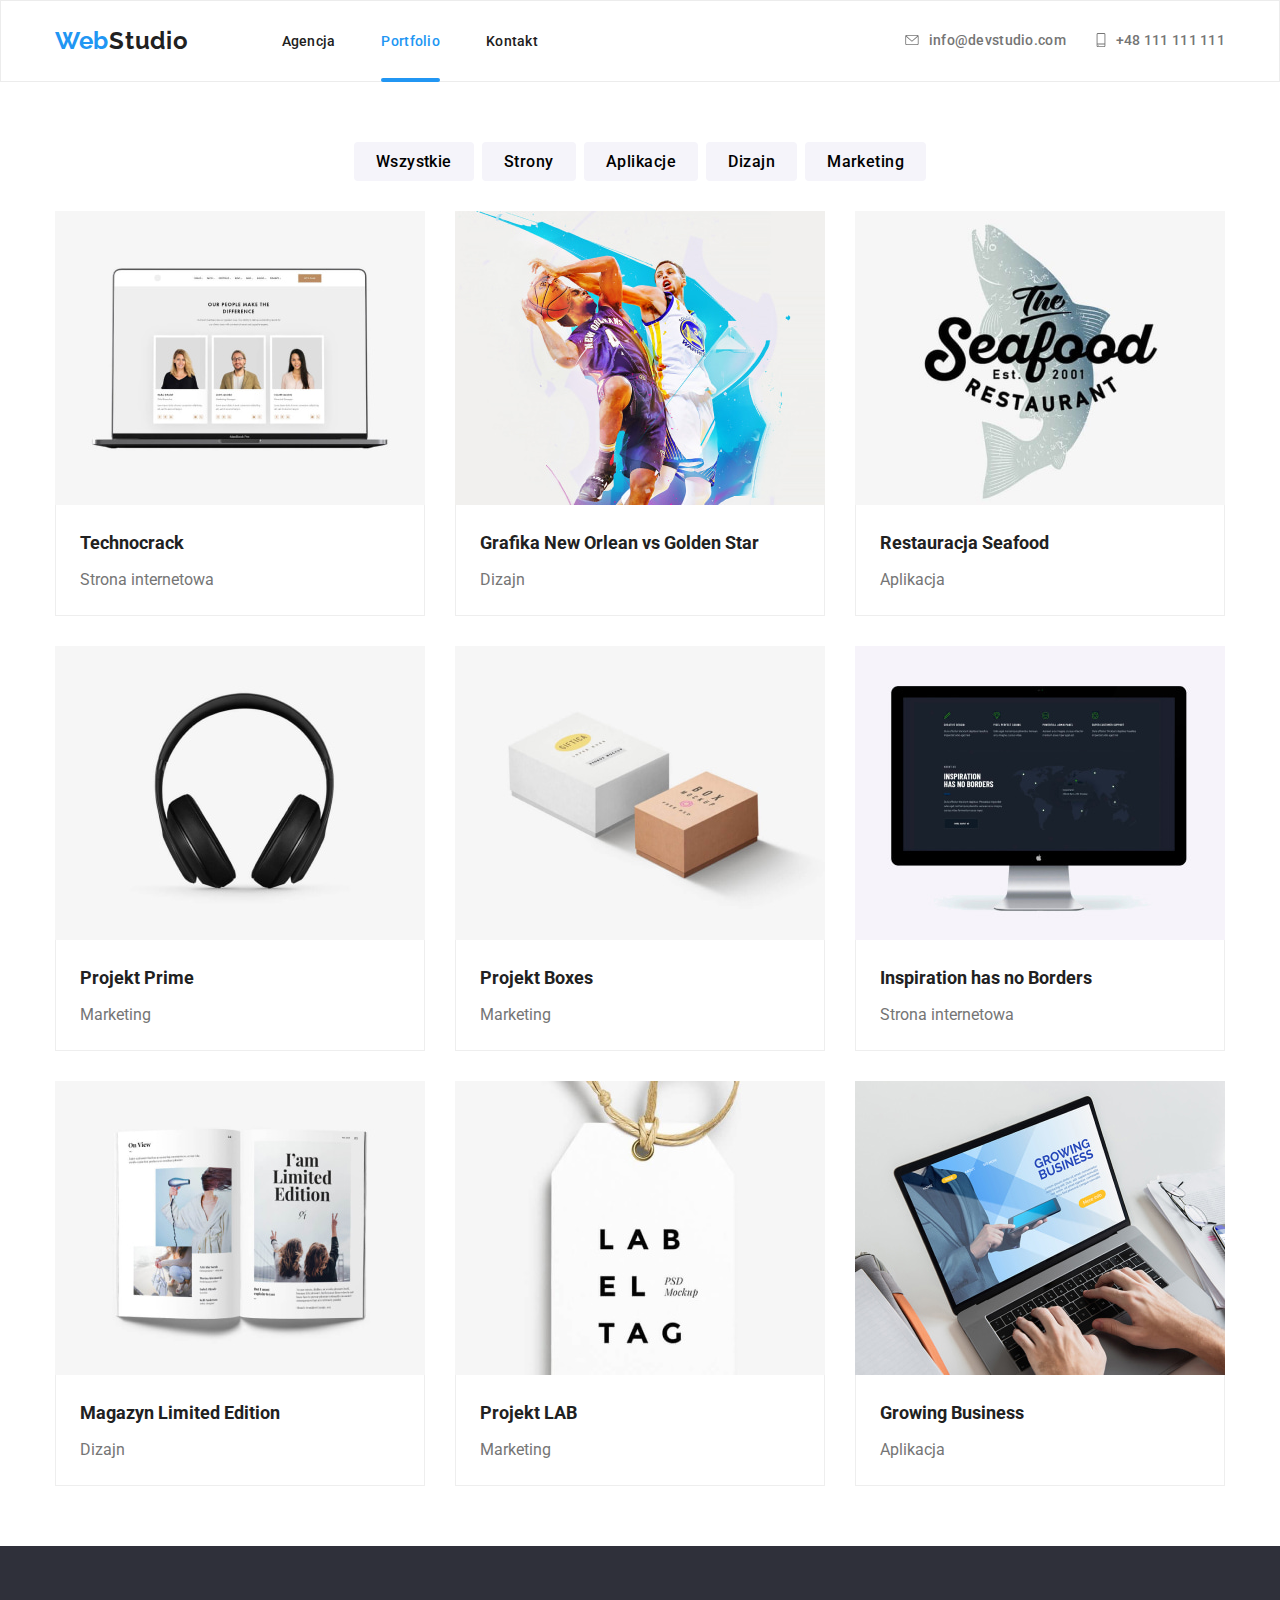
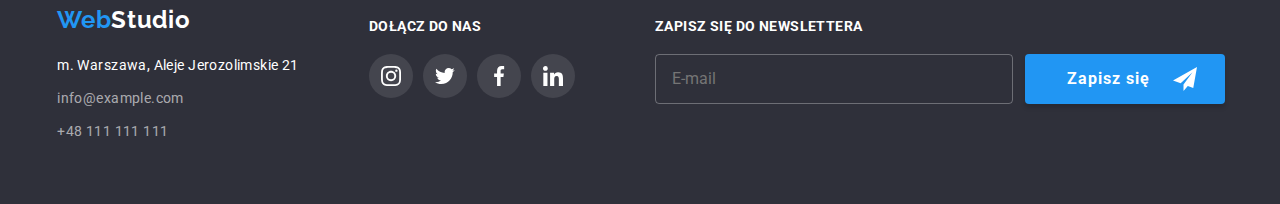
==== commit a7bf7e27: "wstępne ukończenie" ====
--- a/portfolio.html
+++ b/portfolio.html
@@ -104,9 +104,21 @@
           </li>
         </ul>
         <ul class="mobile-socials-list">
-          <li><a class="mobile-socials-list__link">Instagram</a></li>
-          <li><a class="mobile-socials-list__link">Twitter</a></li>
-          <li><a class="mobile-socials-list__link">Facebook</a></li>
+          <li>
+            <a class="mobile-socials-list__link mobile-socials-list__decoration"
+              >Instagram</a
+            >
+          </li>
+          <li>
+            <a class="mobile-socials-list__link mobile-socials-list__decoration"
+              >Twitter</a
+            >
+          </li>
+          <li>
+            <a class="mobile-socials-list__link mobile-socials-list__decoration"
+              >Facebook</a
+            >
+          </li>
           <li><a class="mobile-socials-list__link">LinkedIn</a></li>
         </ul>
       </section>
@@ -149,11 +161,26 @@
             <li>
               <figure class="project-card">
                 <img
-                  src="images/img8.jpg"
+                  src="images/technocrack.jpg"
                   alt="Technocrack"
                   class="project-card__img"
-                  width="370"
-                  height="294"
+                  srcset="
+                    images/technocrack.jpg           450w,
+                    images/technocrack-tablet.jpg    354w,
+                    images/technocrack-desktop.jpg   270w,
+                    images/technocrack@2.jpg         900w,
+                    images/technocrack-tablet@2.jpg  708w,
+                    images/technocrack-desktop@2.jpg 540w
+                  "
+                  sizes="
+                     (max-width:   767px) 450px,
+                     (min-width: 768px) and (max-width: 1199px) 354px,
+                     (min-width: 1200px) 270px,
+
+                    (max-width:   1534px) 900px,
+                    (min-width: 1534px) and (max-width: 2398px) 708px,
+                    (min-width: 2400px) 540px
+                     "
                 />
                 <div class="overlay">
                   <p class="overlay__text">
@@ -172,11 +199,26 @@
             <li>
               <figure class="project-card">
                 <img
-                  src="images/img9.jpg"
+                  src="images/new-orlean.jpg"
                   alt="Grafika New Orlean vs Golden Star"
                   class="project-card__img"
-                  width="370"
-                  height="294"
+                  srcset="
+                    images/new-orlean.jpg           450w,
+                    images/new-orlean-tablet.jpg    354w,
+                    images/new-orlean-desktop.jpg   270w,
+                    images/new-orlean@2.jpg         900w,
+                    images/new-orlean-tablet@2.jpg  708w,
+                    images/new-orlean-desktop@2.jpg 540w
+                  "
+                  sizes="
+                     (max-width:   767px) 450px,
+                     (min-width: 768px) and (max-width: 1199px) 354px,
+                     (min-width: 1200px) 270px,
+
+                    (max-width:   1534px) 900px,
+                    (min-width: 1534px) and (max-width: 2398px) 708px,
+                    (min-width: 2400px) 540px
+                     "
                 />
                 <div class="overlay">
                   <p class="overlay__text">
@@ -197,11 +239,26 @@
             <li>
               <figure class="project-card">
                 <img
-                  src="images/img10.jpg"
+                  src="images/seafood.jpg"
                   alt="Restauracja Seafood"
                   class="project-card__img"
-                  width="370"
-                  height="294"
+                  srcset="
+                    images/seafood.jpg           450w,
+                    images/seafood-tablet.jpg    354w,
+                    images/seafood-desktop.jpg   270w,
+                    images/seafood@2.jpg         900w,
+                    images/seafood-tablet@2.jpg  708w,
+                    images/seafood-desktop@2.jpg 540w
+                  "
+                  sizes="
+                     (max-width:   767px) 450px,
+                     (min-width: 768px) and (max-width: 1199px) 354px,
+                     (min-width: 1200px) 270px,
+
+                    (max-width:   1534px) 900px,
+                    (min-width: 1534px) and (max-width: 2398px) 708px,
+                    (min-width: 2400px) 540px
+                     "
                 />
                 <div class="overlay">
                   <p class="overlay__text">
@@ -220,11 +277,26 @@
             <li>
               <figure class="project-card">
                 <img
-                  src="images/img11.jpg"
+                  src="images/projekt-prime.jpg"
                   alt="Projekt Prime"
                   class="project-card__img"
-                  width="370"
-                  height="294"
+                  srcset="
+                    images/projekt-prime.jpg           450w,
+                    images/projekt-prime-tablet.jpg    354w,
+                    images/projekt-prime-desktop.jpg   270w,
+                    images/projekt-prime@2.jpg         900w,
+                    images/projekt-prime-tablet@2.jpg  708w,
+                    images/projekt-prime-desktop@2.jpg 540w
+                  "
+                  sizes="
+                     (max-width:   767px) 450px,
+                     (min-width: 768px) and (max-width: 1199px) 354px,
+                     (min-width: 1200px) 270px,
+
+                    (max-width:   1534px) 900px,
+                    (min-width: 1534px) and (max-width: 2398px) 708px,
+                    (min-width: 2400px) 540px
+                     "
                 />
                 <div class="overlay">
                   <p class="overlay__text">
@@ -243,11 +315,26 @@
             <li>
               <figure class="project-card">
                 <img
-                  src="images/img12.jpg"
+                  src="images/project-boxes.jpg"
                   alt="Projekt Boxes"
                   class="project-card__img"
-                  width="370"
-                  height="294"
+                  srcset="
+                    images/projekt-boxes.jpg           450w,
+                    images/projekt-boxes-tablet.jpg    354w,
+                    images/projekt-boxes-desktop.jpg   270w,
+                    images/projekt-boxes@2.jpg         900w,
+                    images/projekt-boxes-tablet@2.jpg  708w,
+                    images/projekt-boxes-desktop@2.jpg 540w
+                  "
+                  sizes="
+                     (max-width:   767px) 450px,
+                     (min-width: 768px) and (max-width: 1199px) 354px,
+                     (min-width: 1200px) 270px,
+
+                    (max-width:   1534px) 900px,
+                    (min-width: 1534px) and (max-width: 2398px) 708px,
+                    (min-width: 2400px) 540px
+                     "
                 />
                 <div class="overlay">
                   <p class="overlay__text">
@@ -266,11 +353,26 @@
             <li>
               <figure class="project-card">
                 <img
-                  src="images/img13.jpg"
+                  src="images/inspiration.jpg"
                   alt="Inspiration has no Borders"
                   class="project-card__img"
-                  width="370"
-                  height="294"
+                  srcset="
+                    images/isnpiration.jpg           450w,
+                    images/inspiration-tablet.jpg    354w,
+                    images/inspiration-desktop.jpg   270w,
+                    images/inspiration@2.jpg         900w,
+                    images/inspiration-tablet@2.jpg  708w,
+                    images/inspiration-desktop@2.jpg 540w
+                  "
+                  sizes="
+                     (max-width:   767px) 450px,
+                     (min-width: 768px) and (max-width: 1199px) 354px,
+                     (min-width: 1200px) 270px,
+
+                    (max-width:   1534px) 900px,
+                    (min-width: 1534px) and (max-width: 2398px) 708px,
+                    (min-width: 2400px) 540px
+                     "
                 />
                 <div class="overlay">
                   <p class="overlay__text">
@@ -289,11 +391,26 @@
             <li>
               <figure class="project-card">
                 <img
-                  src="images/img14.jpg"
+                  src="images/magazine.jpg"
                   alt="Magazyn Limited Edition"
                   class="project-card__img"
-                  width="370"
-                  height="294"
+                  srcset="
+                    images/magazine.jpg           450w,
+                    images/magazine-tablet.jpg    354w,
+                    images/magazine-desktop.jpg   270w,
+                    images/magazine@2.jpg         900w,
+                    images/magazine-tablet@2.jpg  708w,
+                    images/magazine-desktop@2.jpg 540w
+                  "
+                  sizes="
+                     (max-width:   767px) 450px,
+                     (min-width: 768px) and (max-width: 1199px) 354px,
+                     (min-width: 1200px) 270px,
+
+                    (max-width:   1534px) 900px,
+                    (min-width: 1534px) and (max-width: 2398px) 708px,
+                    (min-width: 2400px) 540px
+                     "
                 />
                 <div class="overlay">
                   <p class="overlay__text">
@@ -312,11 +429,26 @@
             <li>
               <figure class="project-card">
                 <img
-                  src="images/img15.jpg"
+                  src="images/projekt-lab.jpg"
                   alt="Projekt LAB"
                   class="project-card__img"
-                  width="370"
-                  height="294"
+                  srcset="
+                    images/projekt-lab.jpg           450w,
+                    images/projekt-lab-tablet.jpg    354w,
+                    images/projekt-lab-desktop.jpg   270w,
+                    images/projekt-lab@2.jpg         900w,
+                    images/projekt-lab-tablet@2.jpg  708w,
+                    images/projekt-lab-desktop@2.jpg 540w
+                  "
+                  sizes="
+                     (max-width:   767px) 450px,
+                     (min-width: 768px) and (max-width: 1199px) 354px,
+                     (min-width: 1200px) 270px,
+
+                    (max-width:   1534px) 900px,
+                    (min-width: 1534px) and (max-width: 2398px) 708px,
+                    (min-width: 2400px) 540px
+                     "
                 />
                 <div class="overlay">
                   <p class="overlay__text">
@@ -335,11 +467,26 @@
             <li>
               <figure class="project-card">
                 <img
-                  src="images/img16.jpg"
+                  src="images/growing-buisness.jpg"
                   alt="Growing Business"
                   class="project-card__img"
-                  width="370"
-                  height="294"
+                  srcset="
+                    images/growing-buisness.jpg           450w,
+                    images/growing-buisness-tablet.jpg    354w,
+                    images/growing-buisness-desktop.jpg   270w,
+                    images/growing-buisness@2.jpg         900w,
+                    images/growing-buisness-tablet@2.jpg  708w,
+                    images/growing-buisness-desktop@2.jpg 540w
+                  "
+                  sizes="
+                     (max-width:   767px) 450px,
+                     (min-width: 768px) and (max-width: 1199px) 354px,
+                     (min-width: 1200px) 270px,
+
+                    (max-width:   1534px) 900px,
+                    (min-width: 1534px) and (max-width: 2398px) 708px,
+                    (min-width: 2400px) 540px
+                     "
                 />
                 <div class="overlay">
                   <p class="overlay__text">
--- a/css/main.min.css
+++ b/css/main.min.css
@@ -1 +1 @@
-body{font-family:"Roboto","Raleway",sans-serif;color:#212121;max-width:1600px;min-width:320px}*,*{box-sizing:border-box;margin:0px;padding:0px}a{text-decoration:none}img{display:block}ul{list-style:none;margin:0px;padding:0px}address{font-style:normal}.container{min-width:320px;max-width:1200px;padding-left:15px;padding-right:15px;margin-left:auto;margin-right:auto}.container--flex{display:flex}.section{padding-top:60px;padding-bottom:60px}.button{display:block;margin-left:auto;margin-right:auto;font-weight:700;font-size:16px;line-height:1.87;letter-spacing:.06em;background-color:#2196f3;color:#fff;cursor:pointer;border:0px;box-shadow:0px 4px 4px rgba(0,0,0,.15);border-radius:4px;transition:transform 250ms cubic-bezier(0.4, 0, 0.2, 1)}.button:hover{transform:scale(1.05)}.primary-header{font-size:28px;text-align:center;margin-bottom:50px;letter-spacing:.03em;color:#212121}.logo{font-family:"Raleway";font-weight:700;font-size:24px;color:#2196f3;letter-spacing:.03em;line-height:1.19}.logo--black{color:#212121}.logo--white{color:#fff}.visually-hidden{-moz-appearance:none;-webkit-appearance:none;appearance:none}.circular-button{width:30px;height:30px;background-color:#fff;border:1px solid rgba(0,0,0,.1);border-radius:50%;cursor:pointer;transition:fill 25s cubic-bezier(0.4, 0, 0.2, 1);transition:background-color 250ms cubic-bezier(0.4, 0, 0.2, 1)}.circular-button:hover,.circular-button:focus{background:#2196f3;fill:#fff;box-shadow:0px 3px 1px rgba(0,0,0,.1),0px 1px 2px rgba(0,0,0,.08),0px 2px 2px rgba(0,0,0,.12)}.page-header{border:1px solid #ececec}.menu-toggle{margin-top:auto;margin-bottom:auto;max-height:28px;max-width:28px;display:flex;align-items:center;justify-content:center;padding:0;background-color:rgba(0,0,0,0);cursor:pointer;border:none;outline:none;background-color:rgba(0,0,0,0);margin-left:auto;outline:none}.menu-toggle__icon{width:28px;height:28px}.nav{padding-top:16px;padding-bottom:16px}@media screen and (min-width: 768px){.menu-toggle{display:none}}@media screen and (max-width: 768px){.nav__list{display:none}.header-contacts-list{display:none}}@media screen and (min-width: 768px){.nav{display:flex;padding-top:26px;padding-bottom:25px}.nav__logo{margin-right:93px}.nav__list{display:flex;align-items:center;gap:60px}.nav__link{font-weight:500;font-size:14px;color:#212121;letter-spacing:.02em;line-height:1.14;position:relative;transition:color 250ms cubic-bezier(0.4, 0, 0.2, 1)}.nav__link:hover,.nav__link:focus{color:#2196f3}.header-contacts-list{align-items:unset;display:flex;flex-direction:column;margin-left:auto;gap:10px;padding-top:21px}.header-contacts-list__link{font-weight:500;font-size:14px;color:#757575;letter-spacing:.02em;line-height:1.14;display:flex;transition:color 250ms cubic-bezier(0.4, 0, 0.2, 1)}.header-contacts-list__link:hover,.header-contacts-list__link:focus{color:#2196f3}.header-contacts-list__icon{fill:currentColor;margin-right:10px;display:flex}.header-contacts-list__icon--alignment{margin-top:2px}.current-side{color:#2196f3}.current-side::after{content:" ";border-radius:2px;height:4px;background-color:#2196f3;display:block;position:absolute;top:44.5px;width:100%}}@media screen and (min-width: 1200px){.nav__list{gap:46px}.header-contacts-list{padding:0;display:flex;flex-direction:row;align-items:center;gap:30px}}.hero{padding-bottom:118px;padding-top:118px;background-image:linear-gradient(rgba(47, 48, 58, 0.4), rgba(47, 48, 58, 0.4)),url(../images/hero-mobile.jpg);background-size:cover;background-repeat:no-repeat}.hero__header{font-weight:900;font-size:26px;line-height:1.66;letter-spacing:.06em;color:#fff;margin-bottom:30px;max-width:405px;margin-left:auto;margin-right:auto;text-align:center}.hero__button{padding:10px 41px}@media screen and (max-width: 768px)and (min-device-pixel-ratio: 2),(-webkit-min-device-pixel-ratio: 2),(min-resolution: 192dpi),(min-resolution: 2dppx){.hero{background-image:linear-gradient(rgba(47, 48, 58, 0.4), rgba(47, 48, 58, 0.4)),url(../images/hero-mobile@2.jpg)}}@media(min-width: 768px){.hero{background-image:linear-gradient(rgba(47, 48, 58, 0.4), rgba(47, 48, 58, 0.4)),url(../images/hero-tablet.jpg)}}@media(min-width: 768px)and (min-device-pixel-ratio: 2),(min-width: 768px)and (-webkit-min-device-pixel-ratio: 2),(min-width: 768px)and (min-resolution: 192dpi),(min-width: 768px)and (min-resolution: 2dppx){.hero{background-image:linear-gradient(rgba(47, 48, 58, 0.4), rgba(47, 48, 58, 0.4)),url(../images/hero-tablet@2.jpg)}}@media(min-width: 1200px){.hero{padding-top:200px;padding-bottom:200px;background-image:linear-gradient(rgba(47, 48, 58, 0.4), rgba(47, 48, 58, 0.4)),url(../images/hero-desktop.jpg)}.hero__header{font-size:44px;max-width:696px}}@media(min-width: 1200px)and (min-device-pixel-ratio: 2),(min-width: 1200px)and (-webkit-min-device-pixel-ratio: 2),(min-width: 1200px)and (min-resolution: 192dpi),(min-width: 1200px)and (min-resolution: 2dppx){.hero{background-image:linear-gradient(rgba(47, 48, 58, 0.4), rgba(47, 48, 58, 0.4)),url(../images/hero-desktop@2.jpg)}}.descriptions-list{display:flex;flex-direction:column;place-items:center;gap:30px}.descriptions-list__icon-background{width:450px;height:120px;background-color:#f5f4fa;border-radius:4px;display:flex;justify-content:center;align-items:center;margin-bottom:30px}.descriptions-list__icon{fill:#2196f3;height:70px}.descriptions-list__headers{text-align:center;font-weight:700;font-size:14px;line-height:1.14;margin-bottom:10px}.descriptions-list__texts{font-size:14px;font-weight:400;color:#757575;line-height:1.71;letter-spacing:.03em;width:450px}@media screen and (max-width: 460px){.descriptions-list__icon-background{width:360px}.descriptions-list__texts{width:360px}}@media screen and (min-width: 768px){.descriptions-list{flex-direction:row;flex-wrap:wrap;gap:30px;justify-content:center;width:800px;margin-left:auto;margin-right:auto}.descriptions-list__icon-background{width:354px}.descriptions-list__headers{text-align:start;margin-top:20px;margin:0;font-weight:700;font-size:14px;line-height:1.14;margin-bottom:10px;width:270px}.descriptions-list__texts{font-size:14px;font-weight:400;color:#757575;line-height:1.71;letter-spacing:.03em;width:354px;margin-left:auto;margin-right:auto}}@media screen and (min-width: 1200px){.descriptions-list{flex-direction:row;flex-wrap:wrap;gap:30px;justify-content:center;width:auto}.descriptions-list__icon-background{width:270px}.descriptions-list__headers{text-align:start;margin-top:20px;margin:0;font-weight:700;font-size:14px;line-height:1.14;margin-bottom:10px;width:270px}.descriptions-list__texts{font-size:14px;font-weight:400;color:#757575;line-height:1.71;letter-spacing:.03em;width:270px;margin-left:auto;margin-right:auto}}.what-we-do-list{display:flex;text-align:center;gap:30px}.what-we-do-list__item{position:relative;text-align:center}.what-we-do-list__content{padding-top:27px;padding-bottom:27px;width:370px;font-weight:700;font-size:14px;line-height:1.14px;letter-spacing:.03em;text-transform:uppercase;color:#fff;background:rgba(47,48,58,.8);position:absolute;bottom:0}.hide-mobile{display:none}@media screen and (min-width: 1200px){.hide-mobile{display:unset}}.team-section{background:#f5f4fa}.team-list{display:flex;flex-wrap:wrap;gap:30px;justify-content:center}.team-member-card{background:#fff;box-shadow:0px 1px 3px rgba(0,0,0,.12),0px 1px 1px rgba(0,0,0,.14),0px 2px 1px rgba(0,0,0,.2);border-radius:0px 0px 4px 4px;padding-bottom:30px}.team-member-card__img{width:450px}.team-member-card__name{font-weight:500;font-size:16px;line-height:1.19;letter-spacing:.03em;text-align:center;padding-top:30px;margin-bottom:10px}.team-member-card__profession{color:#757575;line-height:1.19;letter-spacing:.03em;text-align:center}.team-socials-list{display:flex;gap:10px;justify-content:center}.team-socials-list__link{width:44px;height:44px;border-radius:50%;padding:12px;margin-top:16px;display:block;transition:background-color 250ms cubic-bezier(0.4, 0, 0.2, 1)}.team-socials-list__link:hover,.team-socials-list__link:focus{background:#2196f3}.team-socials-list__link:hover .team-socials-list__icon,.team-socials-list__link:focus .team-socials-list__icon{fill:#fff}.team-socials-list__icon{fill:#afb1b8;transition:fill 250ms cubic-bezier(0.4, 0, 0.2, 1)}@media screen and (min-width: 768px){.team-list{width:738px;margin-left:auto;margin-right:auto;justify-content:center}.team-member-card__img{width:354px}}@media screen and (min-width: 1200px){.team-list{width:auto}.team-member-card__img{width:270px}}@media screen and (max-width: 460px){.team-member-card__img{width:330px}}.clients-list{display:flex;flex-wrap:wrap;gap:30px;justify-content:center;width:450px;margin-left:auto;margin-right:auto}.clients-list__link{width:210px;height:92px;border:1px solid #afb1b8;border-radius:4px;align-items:center;justify-content:center;display:flex;transition:border-color 250ms cubic-bezier(0.4, 0, 0.2, 1)}.clients-list__link:hover,.clients-list__link:focus{border-color:#2196f3}.clients-list__link:hover .clients-list__icon,.clients-list__link:focus .clients-list__icon{fill:#2196f3}.clients-list__icon{fill:#afb1b8;transition:fill 250ms cubic-bezier(0.4, 0, 0.2, 1)}@media screen and (min-width: 768px){.clients-list{width:742px;margin-left:auto;margin-right:auto}.clients-list__link{width:227px}}@media screen and (min-width: 1200px){.clients-list{width:auto}.clients-list__link{width:170px}}.page-footer{background:#2f303a;padding:60px 0px}.contacts-section{display:flex;flex-direction:column;place-items:center}.contacts-section__logo{margin-bottom:20px}.contacts-section__list{display:flex;flex-direction:column;place-items:center}.contacts-section__street{font-size:14px;color:#fff;line-height:1.71;letter-spacing:.03em}.contacts-section__link{color:rgba(255,255,255,.6);font-size:14px;font-weight:400;line-height:1.71;letter-spacing:.03em;transition:color 250ms cubic-bezier(0.4, 0, 0.2, 1);margin-top:9px;display:block}.contacts-section__link:hover,.contacts-section__link:focus{color:#2196f3}.footer-headers{font-weight:700;font-size:14px;color:#fff;margin-bottom:20px;letter-spacing:.03em;text-transform:uppercase;margin-top:12px;text-align:center}.footer-socials-section{margin-top:60px;margin-bottom:60px}.footer-socials-section__list{display:flex;gap:10px;width:206px;margin-left:auto;margin-right:auto}.footer-socials-section__link{width:44px;height:44px;border-radius:50%;padding:12px;display:block;background:rgba(255,255,255,.1);transition:background-color 250ms cubic-bezier(0.4, 0, 0.2, 1)}.footer-socials-section__link:hover,.footer-socials-section__link:focus{background:#2196f3}.footer-socials-section__icon{fill:#fff}.newsletter-form{display:flex;flex-direction:column;place-items:center}.newsletter-form__input{width:358px;height:50px;border-radius:4px;border:1px solid rgba(255,255,255,.3);background-color:rgba(0,0,0,0);padding-left:16px;color:#fff;transition:border 250ms cubic-bezier(0.4, 0, 0.2, 1)}.newsletter-form__input:focus{outline:none;border:1px solid #2196f3}.newsletter-button{width:200px;height:50px;margin-top:20px;position:relative;box-shadow:0px 4px 4px rgba(0,0,0,.15);border-radius:4px;background:#2196f3;color:#fff;font-weight:700;font-size:16px;border:none;letter-spacing:.06em;line-height:1.87;cursor:pointer;transition:transform 250ms cubic-bezier(0.4, 0, 0.2, 1)}.newsletter-button__content{position:absolute;top:10px;left:42px}.newsletter-button__icon{position:absolute;top:13px;left:148px}.newsletter-button:hover{transform:scale(1.03)}@media screen and (min-width: 768px){.container--wrap{display:flex;flex-wrap:wrap}.contacts-section{margin-left:auto;margin-right:144px}.footer-socials-section{margin-right:auto;margin-top:0;margin-bottom:0}.newsletter-section{margin-top:60px;margin-left:auto;margin-right:auto;padding-right:109px;padding-left:109px}}@media screen and (min-width: 1200px){.container--wrap{display:flex;flex-wrap:nowrap}.newsletter-form{flex-direction:row}.newsletter-button{margin-top:0;margin-left:12px}.footer-headers{text-align:start}.contacts-section{margin-right:70px;place-items:normal}.contacts-section__list{place-items:normal}.footer-socials-section__list{margin-right:78px}.newsletter-section{padding:0;margin:0}}.backdrop{width:100%;height:100%;display:grid;place-items:center;position:fixed;background:rgba(0,0,0,.2);transition:opacity 250ms cubic-bezier(0.4, 0, 0.2, 1),visibility 250ms cubic-bezier(0.4, 0, 0.2, 1);z-index:1}.is-hidden{visibility:hidden;opacity:0;pointer-events:none}.modal-window{background:#fff;box-shadow:0px 1px 3px rgba(0,0,0,.12),0px 1px 1px rgba(0,0,0,.14),0px 2px 1px rgba(0,0,0,.2);border-radius:4px;position:relative;padding:40px}.modal-window__header{font-weight:700;font-size:20px;letter-spacing:.03em;line-height:1.15;text-align:center;width:370px}.modal-window__button{padding:10px 76px;display:block;margin:0 auto}.modal-window__circular-button{top:8px;right:8px;position:absolute}.modal-window__form{width:370px}.modal-labels{display:flex;flex-direction:column;gap:4px;font-weight:400;font-size:12px;letter-spacing:.01em;line-height:1.16;color:#757575;margin-top:10px;position:relative}.modal-labels__input{width:370px;height:40px;border:1px solid rgba(33,33,33,.2);border-radius:4px;padding-left:42px;transition:border 250ms cubic-bezier(0.4, 0, 0.2, 1)}.modal-labels__input:focus{outline:none;border:1px solid #2196f3}.modal-labels__input:focus+.modal-labels__icon{fill:#2196f3}.modal-labels__icon{fill:#212121;position:absolute;bottom:14px;left:15px;transition:fill 250ms cubic-bezier(0.4, 0, 0.2, 1)}.modal-labels__textarea{width:370px;height:120px;border:1px solid rgba(33,33,33,.2);border-radius:4px;resize:none;padding-left:16px;padding-top:12px;transition:border 250ms cubic-bezier(0.4, 0, 0.2, 1)}.modal-labels__textarea:focus{outline:none;border-color:#2196f3}.checkbox-label{display:inline-block;font-weight:400;font-size:12px;letter-spacing:.03em;line-height:1.17;color:#757575;margin-top:20px;margin-bottom:30px;padding-left:24px;position:relative}.checkbox-label:before{position:absolute;bottom:1px;left:0px;content:"";width:16px;height:16px;border:2px solid #212121;border-radius:2px;cursor:pointer;transition:background-color 250ms cubic-bezier(0.4, 0, 0.2, 1)}.checkbox-label__link{color:#2196f3;text-decoration:underline;font-weight:400;font-size:12px;letter-spacing:.03em;line-height:1.16}.checkbox:checked+.checkbox-label:before{background-color:#2196f3;border:none;background-image:url(../images/checked.svg);background-repeat:no-repeat;background-position:center}@media screen and (min-width: 1200px){.modal-window__form{width:auto}.modal-labels__input{width:448px}.modal-labels__textarea{width:448px}.checkbox-label{font-size:14px;padding-left:36px}.checkbox-label:before{bottom:1.5px;left:12px}.checkbox-label__link{font-size:14px}}.nav-mobile-section{transition:.3s ease-in-out;transform:translateX(-120%);position:fixed;top:0px;width:100%;height:100%;background-color:#fff;padding-top:48px;padding-bottom:48px;padding-left:40px;display:flex;flex-direction:column;z-index:5}.nav-mobile-section__circular-button{width:40px;height:40px;position:absolute;top:20px;right:25px}.nav-mobile-section.active{transform:translateX(0%)}.nav-mobile-list{display:flex;flex-direction:column;gap:36px}.nav-mobile-list__link{font-weight:500;font-size:40px;color:#212121;letter-spacing:.02em;line-height:1.175;position:relative;transition:color 250ms cubic-bezier(0.4, 0, 0.2, 1)}.nav-mobile-list__link:hover,.nav-mobile-list__link:focus{color:#2196f3}.mobile-contacts-list{display:flex;flex-direction:column;gap:32px;margin-top:auto;margin-bottom:64px}.mobile-contacts-list__link{font-weight:500;font-size:34px;letter-spacing:.02em;line-height:1.17;color:#757575}.mobile-socials-list{display:flex}.mobile-socials-list__link{font-weight:500;font-size:18px;letter-spacing:.02em;line-height:1.22;color:#2196f3;padding-left:10px;padding-right:10px}.mobile-socials-list__decoration{border-right:1px solid rgba(33,33,33,.2)}@media(max-width: 400px){.mobile-socials-list{width:250px;display:flex;flex-wrap:wrap;gap:10px}}.buttons-section{padding-top:60px;padding-bottom:40px}.buttons-section__list{display:flex;flex-wrap:wrap;justify-content:center;gap:8px;width:373px;margin-left:auto;margin-right:auto}.buttons-section__button{background:#f5f4fa;font-weight:500;font-size:16px;line-height:1.71;letter-spacing:.03em;cursor:pointer;border-radius:4px;border:none;padding:6px 22px;transition:background-color 250ms cubic-bezier(0.4, 0, 0.2, 1),color 250ms cubic-bezier(0.4, 0, 0.2, 1)}.buttons-section__button:focus,.buttons-section__button:hover{background:#2196f3;color:#fff;box-shadow:0px 3px 1px rgba(0,0,0,.1),0px 1px 2px rgba(0,0,0,.08),0px 2px 2px rgba(0,0,0,.12)}@media screen and (min-width: 768px){.buttons-section{padding-top:60px;padding-bottom:30px}.buttons-section__list{display:flex;flex-wrap:wrap;justify-content:center;gap:8px;width:auto}}.grid-section{padding-bottom:60px}.grid{display:flex;flex-wrap:wrap;gap:30px;width:450px;margin-left:auto;margin-right:auto}.project-card{position:relative;overflow:hidden}.project-card__img{width:450px}.project-card:hover{box-shadow:0px 1px 1px rgba(0,0,0,.12),0px 4px 4px rgba(0,0,0,.06),1px 4px 6px rgba(0,0,0,.16);cursor:pointer}.project-card:hover .overlay{transform:translatey(0%)}.project-card__figcaption{border-bottom:1px solid #eee;border-left:1px solid #eee;border-right:1px solid #eee;background-color:#fff;position:relative}.project-card__name{font-weight:700;font-size:18px;line-height:2;padding-left:24px;padding-top:20px}.project-card__role{color:#757575;margin-top:4px;padding-left:24px;padding-bottom:20px;line-height:1.87}.overlay{background:rgba(33,150,243,.9);padding:77px 24px;position:absolute;transform:translatey(100%);margin-bottom:110px;bottom:0;left:0;transition:transform 250ms cubic-bezier(0.4, 0, 0.2, 1)}.overlay__text{font-weight:400;font-size:18px;line-height:1.55;letter-spacing:.03em;color:#fff}@media screen and (min-width: 768px){.grid{width:738px;margin-left:auto;margin-right:auto}.project-card__img{width:354px}.overlay{padding:49px 24px}}@media screen and (min-width: 1200px){.grid{width:auto}.project-card__img{width:370px}}/*# sourceMappingURL=main.min.css.map */+body{font-family:"Roboto","Raleway",sans-serif;color:#212121;max-width:1600px;min-width:320px}*,*{box-sizing:border-box;margin:0px;padding:0px}a{text-decoration:none}img{display:block}ul{list-style:none;margin:0px;padding:0px}address{font-style:normal}.container{min-width:320px;max-width:1200px;padding-left:15px;padding-right:15px;margin-left:auto;margin-right:auto}.container--flex{display:flex}.section{padding-top:60px;padding-bottom:60px}.button{display:block;margin-left:auto;margin-right:auto;font-weight:700;font-size:16px;line-height:1.87;letter-spacing:.06em;background-color:#2196f3;color:#fff;cursor:pointer;border:0px;box-shadow:0px 4px 4px rgba(0,0,0,.15);border-radius:4px;transition:transform 250ms cubic-bezier(0.4, 0, 0.2, 1)}.button:hover{transform:scale(1.05)}.primary-header{font-size:28px;text-align:center;margin-bottom:50px;letter-spacing:.03em;color:#212121}.logo{font-family:"Raleway";font-weight:700;font-size:24px;color:#2196f3;letter-spacing:.03em;line-height:1.19}.logo--black{color:#212121}.logo--white{color:#fff}.visually-hidden{-moz-appearance:none;-webkit-appearance:none;appearance:none}.circular-button{width:30px;height:30px;background-color:#fff;border:1px solid rgba(0,0,0,.1);border-radius:50%;cursor:pointer;transition:fill 25s cubic-bezier(0.4, 0, 0.2, 1);transition:background-color 250ms cubic-bezier(0.4, 0, 0.2, 1)}.circular-button:hover,.circular-button:focus{background:#2196f3;fill:#fff;box-shadow:0px 3px 1px rgba(0,0,0,.1),0px 1px 2px rgba(0,0,0,.08),0px 2px 2px rgba(0,0,0,.12)}.page-header{border:1px solid #ececec}.menu-toggle{margin-top:auto;margin-bottom:auto;max-height:28px;max-width:28px;display:flex;align-items:center;justify-content:center;padding:0;background-color:rgba(0,0,0,0);cursor:pointer;border:none;outline:none;background-color:rgba(0,0,0,0);margin-left:auto;outline:none}.menu-toggle__icon{width:28px;height:28px}.nav{padding-top:16px;padding-bottom:16px}@media screen and (min-width: 768px){.menu-toggle{display:none}}@media screen and (max-width: 768px){.nav__list{display:none}.header-contacts-list{display:none}}@media screen and (min-width: 768px){.nav{display:flex;padding-top:26px;padding-bottom:25px}.nav__logo{margin-right:93px}.nav__list{display:flex;align-items:center;gap:60px}.nav__link{font-weight:500;font-size:14px;color:#212121;letter-spacing:.02em;line-height:1.14;position:relative;transition:color 250ms cubic-bezier(0.4, 0, 0.2, 1)}.nav__link:hover,.nav__link:focus{color:#2196f3}.header-contacts-list{align-items:unset;display:flex;flex-direction:column;margin-left:auto;gap:10px;padding-top:21px}.header-contacts-list__link{font-weight:500;font-size:14px;color:#757575;letter-spacing:.02em;line-height:1.14;display:flex;transition:color 250ms cubic-bezier(0.4, 0, 0.2, 1)}.header-contacts-list__link:hover,.header-contacts-list__link:focus{color:#2196f3}.header-contacts-list__icon{fill:currentColor;margin-right:10px;display:flex}.header-contacts-list__icon--alignment{margin-top:2px}.current-side{color:#2196f3}.current-side::after{content:" ";border-radius:2px;height:4px;background-color:#2196f3;display:block;position:absolute;top:44.5px;width:100%}}@media screen and (min-width: 1200px){.nav__list{gap:46px}.header-contacts-list{padding:0;display:flex;flex-direction:row;align-items:center;gap:30px}}.hero{padding-bottom:118px;padding-top:118px;background-image:linear-gradient(rgba(47, 48, 58, 0.4), rgba(47, 48, 58, 0.4)),url(../images/hero-mobile.jpg);background-size:cover;background-repeat:no-repeat}.hero__header{font-weight:900;font-size:26px;line-height:1.66;letter-spacing:.06em;color:#fff;margin-bottom:30px;max-width:405px;margin-left:auto;margin-right:auto;text-align:center}.hero__button{padding:10px 41px}@media screen and (max-width: 768px)and (min-device-pixel-ratio: 2),(-webkit-min-device-pixel-ratio: 2),(min-resolution: 192dpi),(min-resolution: 2dppx){.hero{background-image:linear-gradient(rgba(47, 48, 58, 0.4), rgba(47, 48, 58, 0.4)),url(../images/hero-mobile@2.jpg)}}@media(min-width: 768px){.hero{background-image:linear-gradient(rgba(47, 48, 58, 0.4), rgba(47, 48, 58, 0.4)),url(../images/hero-tablet.jpg)}}@media(min-width: 768px)and (min-device-pixel-ratio: 2),(min-width: 768px)and (-webkit-min-device-pixel-ratio: 2),(min-width: 768px)and (min-resolution: 192dpi),(min-width: 768px)and (min-resolution: 2dppx){.hero{background-image:linear-gradient(rgba(47, 48, 58, 0.4), rgba(47, 48, 58, 0.4)),url(../images/hero-tablet@2.jpg)}}@media(min-width: 1200px){.hero{padding-top:200px;padding-bottom:200px;background-image:linear-gradient(rgba(47, 48, 58, 0.4), rgba(47, 48, 58, 0.4)),url(../images/hero-desktop.jpg)}.hero__header{font-size:44px;max-width:696px}}@media(min-width: 1200px)and (min-device-pixel-ratio: 2),(min-width: 1200px)and (-webkit-min-device-pixel-ratio: 2),(min-width: 1200px)and (min-resolution: 192dpi),(min-width: 1200px)and (min-resolution: 2dppx){.hero{background-image:linear-gradient(rgba(47, 48, 58, 0.4), rgba(47, 48, 58, 0.4)),url(../images/hero-desktop@2.jpg)}}.descriptions-list{display:flex;flex-direction:column;place-items:center;gap:30px}.descriptions-list__icon-background{width:450px;height:120px;background-color:#f5f4fa;border-radius:4px;display:flex;justify-content:center;align-items:center;margin-bottom:30px}.descriptions-list__icon{fill:#2196f3;height:70px}.descriptions-list__headers{text-align:center;font-weight:700;font-size:14px;line-height:1.14;margin-bottom:10px}.descriptions-list__texts{font-size:14px;font-weight:400;color:#757575;line-height:1.71;letter-spacing:.03em;width:450px}@media screen and (max-width: 460px){.descriptions-list__icon-background{width:360px}.descriptions-list__texts{width:360px}}@media screen and (min-width: 768px){.descriptions-list{flex-direction:row;flex-wrap:wrap;gap:30px;justify-content:center;width:800px;margin-left:auto;margin-right:auto}.descriptions-list__icon-background{width:354px}.descriptions-list__headers{text-align:start;margin-top:20px;margin:0;font-weight:700;font-size:14px;line-height:1.14;margin-bottom:10px;width:270px}.descriptions-list__texts{font-size:14px;font-weight:400;color:#757575;line-height:1.71;letter-spacing:.03em;width:354px;margin-left:auto;margin-right:auto}}@media screen and (min-width: 1200px){.descriptions-list{flex-direction:row;flex-wrap:wrap;gap:30px;justify-content:center;width:auto}.descriptions-list__icon-background{width:270px}.descriptions-list__headers{text-align:start;margin-top:20px;margin:0;font-weight:700;font-size:14px;line-height:1.14;margin-bottom:10px;width:270px}.descriptions-list__texts{font-size:14px;font-weight:400;color:#757575;line-height:1.71;letter-spacing:.03em;width:270px;margin-left:auto;margin-right:auto}}.what-we-do-list{display:flex;text-align:center;gap:30px}.what-we-do-list__item{position:relative;text-align:center}.what-we-do-list__content{padding-top:27px;padding-bottom:27px;width:370px;font-weight:700;font-size:14px;line-height:1.14px;letter-spacing:.03em;text-transform:uppercase;color:#fff;background:rgba(47,48,58,.8);position:absolute;bottom:0}.hide-mobile{display:none}@media screen and (min-width: 1200px){.hide-mobile{display:unset}}.team-section{background:#f5f4fa}.team-list{display:flex;flex-wrap:wrap;gap:30px;justify-content:center}.team-member-card{background:#fff;box-shadow:0px 1px 3px rgba(0,0,0,.12),0px 1px 1px rgba(0,0,0,.14),0px 2px 1px rgba(0,0,0,.2);border-radius:0px 0px 4px 4px;padding-bottom:30px}.team-member-card__img{width:450px}.team-member-card__name{font-weight:500;font-size:16px;line-height:1.19;letter-spacing:.03em;text-align:center;padding-top:30px;margin-bottom:10px}.team-member-card__profession{color:#757575;line-height:1.19;letter-spacing:.03em;text-align:center}.team-socials-list{display:flex;gap:10px;justify-content:center}.team-socials-list__link{width:44px;height:44px;border-radius:50%;padding:12px;margin-top:16px;display:block;transition:background-color 250ms cubic-bezier(0.4, 0, 0.2, 1)}.team-socials-list__link:hover,.team-socials-list__link:focus{background:#2196f3}.team-socials-list__link:hover .team-socials-list__icon,.team-socials-list__link:focus .team-socials-list__icon{fill:#fff}.team-socials-list__icon{fill:#afb1b8;transition:fill 250ms cubic-bezier(0.4, 0, 0.2, 1)}@media screen and (min-width: 768px){.team-list{width:738px;margin-left:auto;margin-right:auto;justify-content:center}.team-member-card__img{width:354px}}@media screen and (min-width: 1200px){.team-list{width:auto}.team-member-card__img{width:270px}}@media screen and (max-width: 460px){.team-member-card__img{width:330px}}.clients-list{display:flex;flex-wrap:wrap;gap:30px;justify-content:center;margin-left:auto;margin-right:auto}.clients-list__link{width:140px;height:92px;border:1px solid #afb1b8;border-radius:4px;align-items:center;justify-content:center;display:flex;transition:border-color 250ms cubic-bezier(0.4, 0, 0.2, 1)}.clients-list__link:hover,.clients-list__link:focus{border-color:#2196f3}.clients-list__link:hover .clients-list__icon,.clients-list__link:focus .clients-list__icon{fill:#2196f3}.clients-list__icon{fill:#afb1b8;transition:fill 250ms cubic-bezier(0.4, 0, 0.2, 1)}@media screen and (min-width: 480px){.clients-list{width:450px}.clients-list__link{width:210px}}@media screen and (min-width: 768px){.clients-list{width:742px;margin-left:auto;margin-right:auto}.clients-list__link{width:227px}}@media screen and (min-width: 1200px){.clients-list{width:auto}.clients-list__link{width:170px}}.page-footer{background:#2f303a;padding:60px 0px}.contacts-section{display:flex;flex-direction:column;place-items:center}.contacts-section__logo{margin-bottom:20px}.contacts-section__list{display:flex;flex-direction:column;place-items:center}.contacts-section__street{font-size:14px;color:#fff;line-height:1.71;letter-spacing:.03em}.contacts-section__link{color:rgba(255,255,255,.6);font-size:14px;font-weight:400;line-height:1.71;letter-spacing:.03em;transition:color 250ms cubic-bezier(0.4, 0, 0.2, 1);margin-top:9px;display:block}.contacts-section__link:hover,.contacts-section__link:focus{color:#2196f3}.footer-headers{font-weight:700;font-size:14px;color:#fff;margin-bottom:20px;letter-spacing:.03em;text-transform:uppercase;margin-top:12px;text-align:center}.footer-socials-section{margin-top:60px;margin-bottom:60px}.footer-socials-section__list{display:flex;gap:10px;width:206px;margin-left:auto;margin-right:auto}.footer-socials-section__link{width:44px;height:44px;border-radius:50%;padding:12px;display:block;background:rgba(255,255,255,.1);transition:background-color 250ms cubic-bezier(0.4, 0, 0.2, 1)}.footer-socials-section__link:hover,.footer-socials-section__link:focus{background:#2196f3}.footer-socials-section__icon{fill:#fff}.newsletter-form{display:flex;flex-direction:column;place-items:center}.newsletter-form__input{width:308px;height:50px;border-radius:4px;border:1px solid rgba(255,255,255,.3);background-color:rgba(0,0,0,0);padding-left:16px;color:#fff;transition:border 250ms cubic-bezier(0.4, 0, 0.2, 1)}.newsletter-form__input:focus{outline:none;border:1px solid #2196f3}.newsletter-button{width:200px;height:50px;margin-top:20px;position:relative;box-shadow:0px 4px 4px rgba(0,0,0,.15);border-radius:4px;background:#2196f3;color:#fff;font-weight:700;font-size:16px;border:none;letter-spacing:.06em;line-height:1.87;cursor:pointer;transition:transform 250ms cubic-bezier(0.4, 0, 0.2, 1)}.newsletter-button__content{position:absolute;top:10px;left:42px}.newsletter-button__icon{position:absolute;top:13px;left:148px}.newsletter-button:hover{transform:scale(1.03)}@media screen and (min-width: 480px){.newsletter-form__input{width:358px}}@media screen and (min-width: 768px){.container--wrap{display:flex;flex-wrap:wrap}.contacts-section{margin-left:auto;margin-right:144px}.footer-socials-section{margin-right:auto;margin-top:0;margin-bottom:0}.newsletter-section{margin-top:60px;margin-left:auto;margin-right:auto;padding-right:109px;padding-left:109px}}@media screen and (min-width: 1200px){.container--wrap{display:flex;flex-wrap:nowrap}.newsletter-form{flex-direction:row}.newsletter-button{margin-top:0;margin-left:12px}.footer-headers{text-align:start}.contacts-section{margin-right:70px;place-items:normal}.contacts-section__list{place-items:normal}.footer-socials-section__list{margin-right:78px}.newsletter-section{padding:0;margin:0}}.backdrop{width:100%;height:100%;display:grid;place-items:center;position:fixed;background:rgba(0,0,0,.2);transition:opacity 250ms cubic-bezier(0.4, 0, 0.2, 1),visibility 250ms cubic-bezier(0.4, 0, 0.2, 1);z-index:1}.is-hidden{visibility:hidden;opacity:0;pointer-events:none}.modal-window{background:#fff;box-shadow:0px 1px 3px rgba(0,0,0,.12),0px 1px 1px rgba(0,0,0,.14),0px 2px 1px rgba(0,0,0,.2);border-radius:4px;position:relative;padding:40px}.modal-window__header{font-weight:700;font-size:20px;letter-spacing:.03em;line-height:1.15;text-align:center;width:370px}.modal-window__button{padding:10px 76px;display:block;margin:0 auto}.modal-window__circular-button{top:8px;right:8px;position:absolute}.modal-window__form{width:370px}.modal-labels{display:flex;flex-direction:column;gap:4px;font-weight:400;font-size:12px;letter-spacing:.01em;line-height:1.16;color:#757575;margin-top:10px;position:relative}.modal-labels__input{width:370px;height:40px;border:1px solid rgba(33,33,33,.2);border-radius:4px;padding-left:42px;transition:border 250ms cubic-bezier(0.4, 0, 0.2, 1)}.modal-labels__input:focus{outline:none;border:1px solid #2196f3}.modal-labels__input:focus+.modal-labels__icon{fill:#2196f3}.modal-labels__icon{fill:#212121;position:absolute;bottom:14px;left:15px;transition:fill 250ms cubic-bezier(0.4, 0, 0.2, 1)}.modal-labels__textarea{width:370px;height:120px;border:1px solid rgba(33,33,33,.2);border-radius:4px;resize:none;padding-left:16px;padding-top:12px;transition:border 250ms cubic-bezier(0.4, 0, 0.2, 1)}.modal-labels__textarea:focus{outline:none;border-color:#2196f3}.checkbox-label{display:inline-block;font-weight:400;font-size:12px;letter-spacing:.03em;line-height:1.17;color:#757575;margin-top:20px;margin-bottom:30px;padding-left:24px;position:relative}.checkbox-label:before{position:absolute;bottom:1px;left:0px;content:"";width:16px;height:16px;border:2px solid #212121;border-radius:2px;cursor:pointer;transition:background-color 250ms cubic-bezier(0.4, 0, 0.2, 1)}.checkbox-label__link{color:#2196f3;text-decoration:underline;font-weight:400;font-size:12px;letter-spacing:.03em;line-height:1.16}.checkbox:checked+.checkbox-label:before{background-color:#2196f3;border:none;background-image:url(../images/checked.svg);background-repeat:no-repeat;background-position:center}@media screen and (min-width: 1200px){.modal-window__form{width:auto}.modal-labels__input{width:448px}.modal-labels__textarea{width:448px}.checkbox-label{font-size:14px;padding-left:36px}.checkbox-label:before{bottom:1.5px;left:12px}.checkbox-label__link{font-size:14px}}.nav-mobile-section{transition:.3s ease-in-out;transform:translateX(-120%);position:fixed;top:0px;width:100%;height:100vh;background-color:#fff;padding-top:48px;padding-bottom:48px;padding-left:40px;display:flex;flex-direction:column;z-index:5}.nav-mobile-section__circular-button{width:40px;height:40px;position:absolute;top:20px;right:25px}.nav-mobile-section.active{transform:translateX(0%)}.nav-mobile-list{display:flex;flex-direction:column;gap:36px}.nav-mobile-list__link{font-weight:500;font-size:40px;color:#212121;letter-spacing:.02em;line-height:1.175;position:relative;transition:color 250ms cubic-bezier(0.4, 0, 0.2, 1)}.nav-mobile-list__link:hover,.nav-mobile-list__link:focus{color:#2196f3}.mobile-contacts-list{display:flex;flex-direction:column;gap:32px;margin-top:auto;margin-bottom:64px}.mobile-contacts-list__link{font-weight:500;font-size:34px;letter-spacing:.02em;line-height:1.17;color:#757575}.mobile-socials-list{display:flex}.mobile-socials-list__link{font-weight:500;font-size:18px;letter-spacing:.02em;line-height:1.22;color:#2196f3;padding-left:10px;padding-right:10px}.mobile-socials-list__decoration{border-right:1px solid rgba(33,33,33,.2)}@media(max-width: 400px){.mobile-socials-list{width:250px;display:flex;flex-wrap:wrap;gap:10px}}.buttons-section{padding-top:60px;padding-bottom:40px}.buttons-section__list{display:flex;flex-wrap:wrap;gap:8px;width:373px;margin-left:auto;margin-right:auto}.buttons-section__button{background:#f5f4fa;font-weight:500;font-size:16px;line-height:1.71;letter-spacing:.03em;cursor:pointer;border-radius:4px;border:none;padding:6px 22px;transition:background-color 250ms cubic-bezier(0.4, 0, 0.2, 1),color 250ms cubic-bezier(0.4, 0, 0.2, 1)}.buttons-section__button:focus,.buttons-section__button:hover{background:#2196f3;color:#fff;box-shadow:0px 3px 1px rgba(0,0,0,.1),0px 1px 2px rgba(0,0,0,.08),0px 2px 2px rgba(0,0,0,.12)}@media screen and (min-width: 768px){.buttons-section{padding-top:60px;padding-bottom:30px}.buttons-section__list{display:flex;flex-wrap:wrap;justify-content:center;gap:8px;width:auto}}.grid-section{padding-bottom:60px}.grid{display:flex;flex-wrap:wrap;gap:30px;justify-content:center;margin-left:auto;margin-right:auto}.project-card{position:relative;overflow:hidden}.project-card__img{width:350px}.project-card:hover{box-shadow:0px 1px 1px rgba(0,0,0,.12),0px 4px 4px rgba(0,0,0,.06),1px 4px 6px rgba(0,0,0,.16);cursor:pointer}.project-card:hover .overlay{transform:translatey(0%)}.project-card__figcaption{border-bottom:1px solid #eee;border-left:1px solid #eee;border-right:1px solid #eee;background-color:#fff;position:relative}.project-card__name{font-weight:700;font-size:18px;line-height:2;padding-left:24px;padding-top:20px}.project-card__role{color:#757575;margin-top:4px;padding-left:24px;padding-bottom:20px;line-height:1.87}.overlay{background:rgba(33,150,243,.9);padding:77px 24px;position:absolute;transform:translatey(100%);margin-bottom:50px;bottom:0;left:0;transition:transform 250ms cubic-bezier(0.4, 0, 0.2, 1)}.overlay__text{font-weight:400;font-size:18px;line-height:1.55;letter-spacing:.03em;color:#fff}@media screen and (min-width: 480px){.grid{width:450px;margin-left:auto;margin-right:auto}.project-card__img{width:450px;height:294px}.overlay{margin-bottom:110px}}@media screen and (min-width: 768px){.grid{width:738px;margin-left:auto;margin-right:auto}.project-card__img{width:354px}.overlay{padding:49px 24px;margin-bottom:110px}}@media screen and (min-width: 1200px){.grid{width:auto}.project-card__img{width:370px}}/*# sourceMappingURL=main.min.css.map */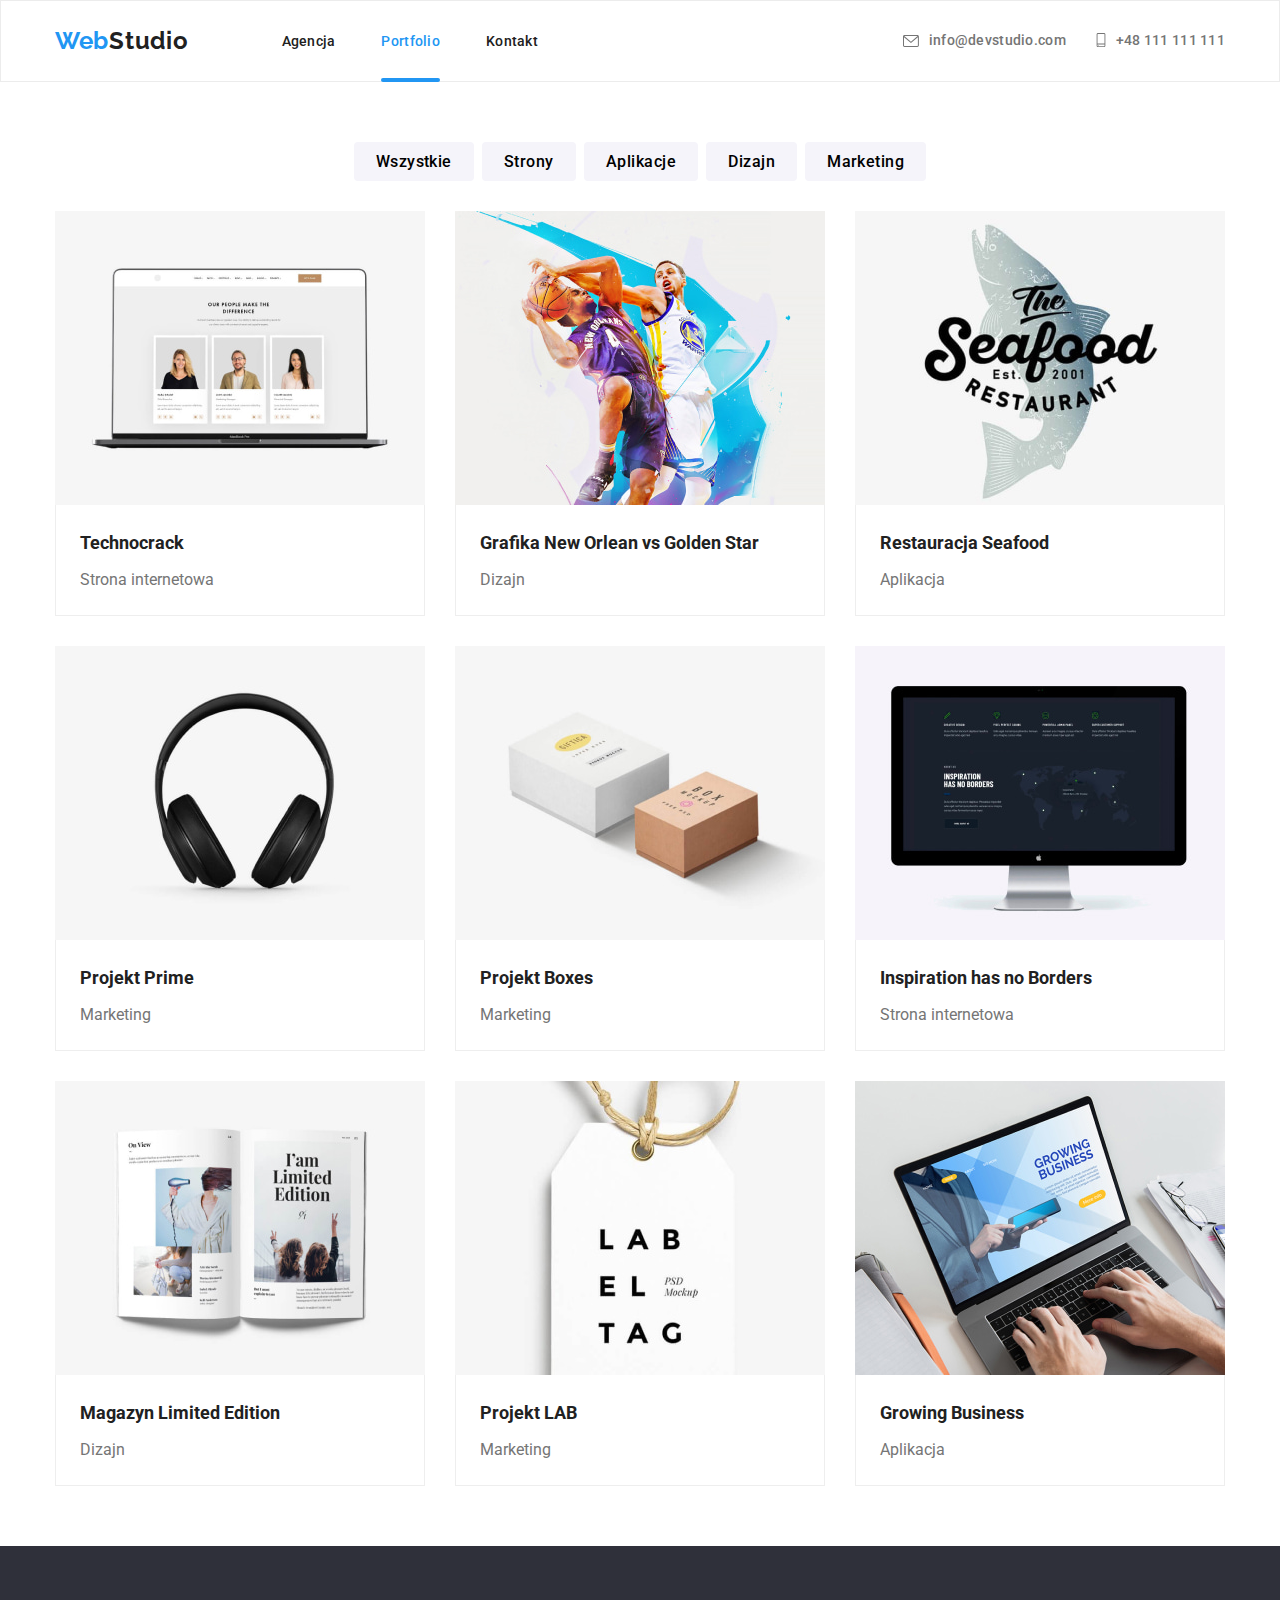
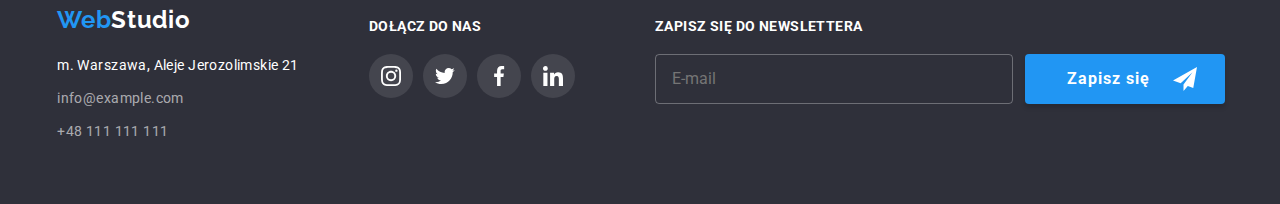
==== commit 8bfbf3c1: "dodanie @2 gęstości do sekcji what-we-do s" ====
--- a/portfolio.html
+++ b/portfolio.html
@@ -43,7 +43,7 @@
               href="mailto:info@devstudio.com"
             >
               <svg
-                class="header-contacts-list__icon header-contacts-list__icon--alignment"
+                class="header-contacts-list__icon-mail header-contacts-list__icon--alignment"
                 width="14"
                 height="10"
               >
@@ -54,7 +54,7 @@
           </li>
           <li>
             <a class="header-contacts-list__link" href="tel:+48111111111">
-              <svg class="header-contacts-list__icon" width="10" height="14">
+              <svg class="header-contacts-list__icon-phone" width="10" height="14">
                 <use href="images/icons.svg#icon-smartphone"></use>
               </svg>
               +48 111 111 111</a
--- a/css/main.min.css
+++ b/css/main.min.css
@@ -1 +1 @@
-body{font-family:"Roboto","Raleway",sans-serif;color:#212121;max-width:1600px;min-width:320px}*,*{box-sizing:border-box;margin:0px;padding:0px}a{text-decoration:none}img{display:block}ul{list-style:none;margin:0px;padding:0px}address{font-style:normal}.container{min-width:320px;max-width:1200px;padding-left:15px;padding-right:15px;margin-left:auto;margin-right:auto}.container--flex{display:flex}.section{padding-top:60px;padding-bottom:60px}.button{display:block;margin-left:auto;margin-right:auto;font-weight:700;font-size:16px;line-height:1.87;letter-spacing:.06em;background-color:#2196f3;color:#fff;cursor:pointer;border:0px;box-shadow:0px 4px 4px rgba(0,0,0,.15);border-radius:4px;transition:transform 250ms cubic-bezier(0.4, 0, 0.2, 1)}.button:hover{transform:scale(1.05)}.primary-header{font-size:28px;text-align:center;margin-bottom:50px;letter-spacing:.03em;color:#212121}.logo{font-family:"Raleway";font-weight:700;font-size:24px;color:#2196f3;letter-spacing:.03em;line-height:1.19}.logo--black{color:#212121}.logo--white{color:#fff}.visually-hidden{-moz-appearance:none;-webkit-appearance:none;appearance:none}.circular-button{width:30px;height:30px;background-color:#fff;border:1px solid rgba(0,0,0,.1);border-radius:50%;cursor:pointer;transition:fill 25s cubic-bezier(0.4, 0, 0.2, 1);transition:background-color 250ms cubic-bezier(0.4, 0, 0.2, 1)}.circular-button:hover,.circular-button:focus{background:#2196f3;fill:#fff;box-shadow:0px 3px 1px rgba(0,0,0,.1),0px 1px 2px rgba(0,0,0,.08),0px 2px 2px rgba(0,0,0,.12)}.page-header{border:1px solid #ececec}.menu-toggle{margin-top:auto;margin-bottom:auto;max-height:28px;max-width:28px;display:flex;align-items:center;justify-content:center;padding:0;background-color:rgba(0,0,0,0);cursor:pointer;border:none;outline:none;background-color:rgba(0,0,0,0);margin-left:auto;outline:none}.menu-toggle__icon{width:28px;height:28px}.nav{padding-top:16px;padding-bottom:16px}@media screen and (min-width: 768px){.menu-toggle{display:none}}@media screen and (max-width: 768px){.nav__list{display:none}.header-contacts-list{display:none}}@media screen and (min-width: 768px){.nav{display:flex;padding-top:26px;padding-bottom:25px}.nav__logo{margin-right:93px}.nav__list{display:flex;align-items:center;gap:60px}.nav__link{font-weight:500;font-size:14px;color:#212121;letter-spacing:.02em;line-height:1.14;position:relative;transition:color 250ms cubic-bezier(0.4, 0, 0.2, 1)}.nav__link:hover,.nav__link:focus{color:#2196f3}.header-contacts-list{align-items:unset;display:flex;flex-direction:column;margin-left:auto;gap:10px;padding-top:21px}.header-contacts-list__link{font-weight:500;font-size:14px;color:#757575;letter-spacing:.02em;line-height:1.14;display:flex;transition:color 250ms cubic-bezier(0.4, 0, 0.2, 1)}.header-contacts-list__link:hover,.header-contacts-list__link:focus{color:#2196f3}.header-contacts-list__icon{fill:currentColor;margin-right:10px;display:flex}.header-contacts-list__icon--alignment{margin-top:2px}.current-side{color:#2196f3}.current-side::after{content:" ";border-radius:2px;height:4px;background-color:#2196f3;display:block;position:absolute;top:44.5px;width:100%}}@media screen and (min-width: 1200px){.nav__list{gap:46px}.header-contacts-list{padding:0;display:flex;flex-direction:row;align-items:center;gap:30px}}.hero{padding-bottom:118px;padding-top:118px;background-image:linear-gradient(rgba(47, 48, 58, 0.4), rgba(47, 48, 58, 0.4)),url(../images/hero-mobile.jpg);background-size:cover;background-repeat:no-repeat}.hero__header{font-weight:900;font-size:26px;line-height:1.66;letter-spacing:.06em;color:#fff;margin-bottom:30px;max-width:405px;margin-left:auto;margin-right:auto;text-align:center}.hero__button{padding:10px 41px}@media screen and (max-width: 768px)and (min-device-pixel-ratio: 2),(-webkit-min-device-pixel-ratio: 2),(min-resolution: 192dpi),(min-resolution: 2dppx){.hero{background-image:linear-gradient(rgba(47, 48, 58, 0.4), rgba(47, 48, 58, 0.4)),url(../images/hero-mobile@2.jpg)}}@media(min-width: 768px){.hero{background-image:linear-gradient(rgba(47, 48, 58, 0.4), rgba(47, 48, 58, 0.4)),url(../images/hero-tablet.jpg)}}@media(min-width: 768px)and (min-device-pixel-ratio: 2),(min-width: 768px)and (-webkit-min-device-pixel-ratio: 2),(min-width: 768px)and (min-resolution: 192dpi),(min-width: 768px)and (min-resolution: 2dppx){.hero{background-image:linear-gradient(rgba(47, 48, 58, 0.4), rgba(47, 48, 58, 0.4)),url(../images/hero-tablet@2.jpg)}}@media(min-width: 1200px){.hero{padding-top:200px;padding-bottom:200px;background-image:linear-gradient(rgba(47, 48, 58, 0.4), rgba(47, 48, 58, 0.4)),url(../images/hero-desktop.jpg)}.hero__header{font-size:44px;max-width:696px}}@media(min-width: 1200px)and (min-device-pixel-ratio: 2),(min-width: 1200px)and (-webkit-min-device-pixel-ratio: 2),(min-width: 1200px)and (min-resolution: 192dpi),(min-width: 1200px)and (min-resolution: 2dppx){.hero{background-image:linear-gradient(rgba(47, 48, 58, 0.4), rgba(47, 48, 58, 0.4)),url(../images/hero-desktop@2.jpg)}}.descriptions-list{display:flex;flex-direction:column;place-items:center;gap:30px}.descriptions-list__icon-background{width:450px;height:120px;background-color:#f5f4fa;border-radius:4px;display:flex;justify-content:center;align-items:center;margin-bottom:30px}.descriptions-list__icon{fill:#2196f3;height:70px}.descriptions-list__headers{text-align:center;font-weight:700;font-size:14px;line-height:1.14;margin-bottom:10px}.descriptions-list__texts{font-size:14px;font-weight:400;color:#757575;line-height:1.71;letter-spacing:.03em;width:450px}@media screen and (max-width: 460px){.descriptions-list__icon-background{width:360px}.descriptions-list__texts{width:360px}}@media screen and (min-width: 768px){.descriptions-list{flex-direction:row;flex-wrap:wrap;gap:30px;justify-content:center;width:800px;margin-left:auto;margin-right:auto}.descriptions-list__icon-background{width:354px}.descriptions-list__headers{text-align:start;margin-top:20px;margin:0;font-weight:700;font-size:14px;line-height:1.14;margin-bottom:10px;width:270px}.descriptions-list__texts{font-size:14px;font-weight:400;color:#757575;line-height:1.71;letter-spacing:.03em;width:354px;margin-left:auto;margin-right:auto}}@media screen and (min-width: 1200px){.descriptions-list{flex-direction:row;flex-wrap:wrap;gap:30px;justify-content:center;width:auto}.descriptions-list__icon-background{width:270px}.descriptions-list__headers{text-align:start;margin-top:20px;margin:0;font-weight:700;font-size:14px;line-height:1.14;margin-bottom:10px;width:270px}.descriptions-list__texts{font-size:14px;font-weight:400;color:#757575;line-height:1.71;letter-spacing:.03em;width:270px;margin-left:auto;margin-right:auto}}.what-we-do-list{display:flex;text-align:center;gap:30px}.what-we-do-list__item{position:relative;text-align:center}.what-we-do-list__content{padding-top:27px;padding-bottom:27px;width:370px;font-weight:700;font-size:14px;line-height:1.14px;letter-spacing:.03em;text-transform:uppercase;color:#fff;background:rgba(47,48,58,.8);position:absolute;bottom:0}.hide-mobile{display:none}@media screen and (min-width: 1200px){.hide-mobile{display:unset}}.team-section{background:#f5f4fa}.team-list{display:flex;flex-wrap:wrap;gap:30px;justify-content:center}.team-member-card{background:#fff;box-shadow:0px 1px 3px rgba(0,0,0,.12),0px 1px 1px rgba(0,0,0,.14),0px 2px 1px rgba(0,0,0,.2);border-radius:0px 0px 4px 4px;padding-bottom:30px}.team-member-card__img{width:450px}.team-member-card__name{font-weight:500;font-size:16px;line-height:1.19;letter-spacing:.03em;text-align:center;padding-top:30px;margin-bottom:10px}.team-member-card__profession{color:#757575;line-height:1.19;letter-spacing:.03em;text-align:center}.team-socials-list{display:flex;gap:10px;justify-content:center}.team-socials-list__link{width:44px;height:44px;border-radius:50%;padding:12px;margin-top:16px;display:block;transition:background-color 250ms cubic-bezier(0.4, 0, 0.2, 1)}.team-socials-list__link:hover,.team-socials-list__link:focus{background:#2196f3}.team-socials-list__link:hover .team-socials-list__icon,.team-socials-list__link:focus .team-socials-list__icon{fill:#fff}.team-socials-list__icon{fill:#afb1b8;transition:fill 250ms cubic-bezier(0.4, 0, 0.2, 1)}@media screen and (min-width: 768px){.team-list{width:738px;margin-left:auto;margin-right:auto;justify-content:center}.team-member-card__img{width:354px}}@media screen and (min-width: 1200px){.team-list{width:auto}.team-member-card__img{width:270px}}@media screen and (max-width: 460px){.team-member-card__img{width:330px}}.clients-list{display:flex;flex-wrap:wrap;gap:30px;justify-content:center;margin-left:auto;margin-right:auto}.clients-list__link{width:140px;height:92px;border:1px solid #afb1b8;border-radius:4px;align-items:center;justify-content:center;display:flex;transition:border-color 250ms cubic-bezier(0.4, 0, 0.2, 1)}.clients-list__link:hover,.clients-list__link:focus{border-color:#2196f3}.clients-list__link:hover .clients-list__icon,.clients-list__link:focus .clients-list__icon{fill:#2196f3}.clients-list__icon{fill:#afb1b8;transition:fill 250ms cubic-bezier(0.4, 0, 0.2, 1)}@media screen and (min-width: 480px){.clients-list{width:450px}.clients-list__link{width:210px}}@media screen and (min-width: 768px){.clients-list{width:742px;margin-left:auto;margin-right:auto}.clients-list__link{width:227px}}@media screen and (min-width: 1200px){.clients-list{width:auto}.clients-list__link{width:170px}}.page-footer{background:#2f303a;padding:60px 0px}.contacts-section{display:flex;flex-direction:column;place-items:center}.contacts-section__logo{margin-bottom:20px}.contacts-section__list{display:flex;flex-direction:column;place-items:center}.contacts-section__street{font-size:14px;color:#fff;line-height:1.71;letter-spacing:.03em}.contacts-section__link{color:rgba(255,255,255,.6);font-size:14px;font-weight:400;line-height:1.71;letter-spacing:.03em;transition:color 250ms cubic-bezier(0.4, 0, 0.2, 1);margin-top:9px;display:block}.contacts-section__link:hover,.contacts-section__link:focus{color:#2196f3}.footer-headers{font-weight:700;font-size:14px;color:#fff;margin-bottom:20px;letter-spacing:.03em;text-transform:uppercase;margin-top:12px;text-align:center}.footer-socials-section{margin-top:60px;margin-bottom:60px}.footer-socials-section__list{display:flex;gap:10px;width:206px;margin-left:auto;margin-right:auto}.footer-socials-section__link{width:44px;height:44px;border-radius:50%;padding:12px;display:block;background:rgba(255,255,255,.1);transition:background-color 250ms cubic-bezier(0.4, 0, 0.2, 1)}.footer-socials-section__link:hover,.footer-socials-section__link:focus{background:#2196f3}.footer-socials-section__icon{fill:#fff}.newsletter-form{display:flex;flex-direction:column;place-items:center}.newsletter-form__input{width:308px;height:50px;border-radius:4px;border:1px solid rgba(255,255,255,.3);background-color:rgba(0,0,0,0);padding-left:16px;color:#fff;transition:border 250ms cubic-bezier(0.4, 0, 0.2, 1)}.newsletter-form__input:focus{outline:none;border:1px solid #2196f3}.newsletter-button{width:200px;height:50px;margin-top:20px;position:relative;box-shadow:0px 4px 4px rgba(0,0,0,.15);border-radius:4px;background:#2196f3;color:#fff;font-weight:700;font-size:16px;border:none;letter-spacing:.06em;line-height:1.87;cursor:pointer;transition:transform 250ms cubic-bezier(0.4, 0, 0.2, 1)}.newsletter-button__content{position:absolute;top:10px;left:42px}.newsletter-button__icon{position:absolute;top:13px;left:148px}.newsletter-button:hover{transform:scale(1.03)}@media screen and (min-width: 480px){.newsletter-form__input{width:358px}}@media screen and (min-width: 768px){.container--wrap{display:flex;flex-wrap:wrap}.contacts-section{margin-left:auto;margin-right:144px}.footer-socials-section{margin-right:auto;margin-top:0;margin-bottom:0}.newsletter-section{margin-top:60px;margin-left:auto;margin-right:auto;padding-right:109px;padding-left:109px}}@media screen and (min-width: 1200px){.container--wrap{display:flex;flex-wrap:nowrap}.newsletter-form{flex-direction:row}.newsletter-button{margin-top:0;margin-left:12px}.footer-headers{text-align:start}.contacts-section{margin-right:70px;place-items:normal}.contacts-section__list{place-items:normal}.footer-socials-section__list{margin-right:78px}.newsletter-section{padding:0;margin:0}}.backdrop{width:100%;height:100%;display:grid;place-items:center;position:fixed;background:rgba(0,0,0,.2);transition:opacity 250ms cubic-bezier(0.4, 0, 0.2, 1),visibility 250ms cubic-bezier(0.4, 0, 0.2, 1);z-index:1}.is-hidden{visibility:hidden;opacity:0;pointer-events:none}.modal-window{background:#fff;box-shadow:0px 1px 3px rgba(0,0,0,.12),0px 1px 1px rgba(0,0,0,.14),0px 2px 1px rgba(0,0,0,.2);border-radius:4px;position:relative;padding:40px}.modal-window__header{font-weight:700;font-size:20px;letter-spacing:.03em;line-height:1.15;text-align:center;width:370px}.modal-window__button{padding:10px 76px;display:block;margin:0 auto}.modal-window__circular-button{top:8px;right:8px;position:absolute}.modal-window__form{width:370px}.modal-labels{display:flex;flex-direction:column;gap:4px;font-weight:400;font-size:12px;letter-spacing:.01em;line-height:1.16;color:#757575;margin-top:10px;position:relative}.modal-labels__input{width:370px;height:40px;border:1px solid rgba(33,33,33,.2);border-radius:4px;padding-left:42px;transition:border 250ms cubic-bezier(0.4, 0, 0.2, 1)}.modal-labels__input:focus{outline:none;border:1px solid #2196f3}.modal-labels__input:focus+.modal-labels__icon{fill:#2196f3}.modal-labels__icon{fill:#212121;position:absolute;bottom:14px;left:15px;transition:fill 250ms cubic-bezier(0.4, 0, 0.2, 1)}.modal-labels__textarea{width:370px;height:120px;border:1px solid rgba(33,33,33,.2);border-radius:4px;resize:none;padding-left:16px;padding-top:12px;transition:border 250ms cubic-bezier(0.4, 0, 0.2, 1)}.modal-labels__textarea:focus{outline:none;border-color:#2196f3}.checkbox-label{display:inline-block;font-weight:400;font-size:12px;letter-spacing:.03em;line-height:1.17;color:#757575;margin-top:20px;margin-bottom:30px;padding-left:24px;position:relative}.checkbox-label:before{position:absolute;bottom:1px;left:0px;content:"";width:16px;height:16px;border:2px solid #212121;border-radius:2px;cursor:pointer;transition:background-color 250ms cubic-bezier(0.4, 0, 0.2, 1)}.checkbox-label__link{color:#2196f3;text-decoration:underline;font-weight:400;font-size:12px;letter-spacing:.03em;line-height:1.16}.checkbox:checked+.checkbox-label:before{background-color:#2196f3;border:none;background-image:url(../images/checked.svg);background-repeat:no-repeat;background-position:center}@media screen and (min-width: 1200px){.modal-window__form{width:auto}.modal-labels__input{width:448px}.modal-labels__textarea{width:448px}.checkbox-label{font-size:14px;padding-left:36px}.checkbox-label:before{bottom:1.5px;left:12px}.checkbox-label__link{font-size:14px}}.nav-mobile-section{transition:.3s ease-in-out;transform:translateX(-120%);position:fixed;top:0px;width:100%;height:100vh;background-color:#fff;padding-top:48px;padding-bottom:48px;padding-left:40px;display:flex;flex-direction:column;z-index:5}.nav-mobile-section__circular-button{width:40px;height:40px;position:absolute;top:20px;right:25px}.nav-mobile-section.active{transform:translateX(0%)}.nav-mobile-list{display:flex;flex-direction:column;gap:36px}.nav-mobile-list__link{font-weight:500;font-size:40px;color:#212121;letter-spacing:.02em;line-height:1.175;position:relative;transition:color 250ms cubic-bezier(0.4, 0, 0.2, 1)}.nav-mobile-list__link:hover,.nav-mobile-list__link:focus{color:#2196f3}.mobile-contacts-list{display:flex;flex-direction:column;gap:32px;margin-top:auto;margin-bottom:64px}.mobile-contacts-list__link{font-weight:500;font-size:34px;letter-spacing:.02em;line-height:1.17;color:#757575}.mobile-socials-list{display:flex}.mobile-socials-list__link{font-weight:500;font-size:18px;letter-spacing:.02em;line-height:1.22;color:#2196f3;padding-left:10px;padding-right:10px}.mobile-socials-list__decoration{border-right:1px solid rgba(33,33,33,.2)}@media(max-width: 400px){.mobile-socials-list{width:250px;display:flex;flex-wrap:wrap;gap:10px}}.buttons-section{padding-top:60px;padding-bottom:40px}.buttons-section__list{display:flex;flex-wrap:wrap;gap:8px;width:373px;margin-left:auto;margin-right:auto}.buttons-section__button{background:#f5f4fa;font-weight:500;font-size:16px;line-height:1.71;letter-spacing:.03em;cursor:pointer;border-radius:4px;border:none;padding:6px 22px;transition:background-color 250ms cubic-bezier(0.4, 0, 0.2, 1),color 250ms cubic-bezier(0.4, 0, 0.2, 1)}.buttons-section__button:focus,.buttons-section__button:hover{background:#2196f3;color:#fff;box-shadow:0px 3px 1px rgba(0,0,0,.1),0px 1px 2px rgba(0,0,0,.08),0px 2px 2px rgba(0,0,0,.12)}@media screen and (min-width: 768px){.buttons-section{padding-top:60px;padding-bottom:30px}.buttons-section__list{display:flex;flex-wrap:wrap;justify-content:center;gap:8px;width:auto}}.grid-section{padding-bottom:60px}.grid{display:flex;flex-wrap:wrap;gap:30px;justify-content:center;margin-left:auto;margin-right:auto}.project-card{position:relative;overflow:hidden}.project-card__img{width:350px}.project-card:hover{box-shadow:0px 1px 1px rgba(0,0,0,.12),0px 4px 4px rgba(0,0,0,.06),1px 4px 6px rgba(0,0,0,.16);cursor:pointer}.project-card:hover .overlay{transform:translatey(0%)}.project-card__figcaption{border-bottom:1px solid #eee;border-left:1px solid #eee;border-right:1px solid #eee;background-color:#fff;position:relative}.project-card__name{font-weight:700;font-size:18px;line-height:2;padding-left:24px;padding-top:20px}.project-card__role{color:#757575;margin-top:4px;padding-left:24px;padding-bottom:20px;line-height:1.87}.overlay{background:rgba(33,150,243,.9);padding:77px 24px;position:absolute;transform:translatey(100%);margin-bottom:50px;bottom:0;left:0;transition:transform 250ms cubic-bezier(0.4, 0, 0.2, 1)}.overlay__text{font-weight:400;font-size:18px;line-height:1.55;letter-spacing:.03em;color:#fff}@media screen and (min-width: 480px){.grid{width:450px;margin-left:auto;margin-right:auto}.project-card__img{width:450px;height:294px}.overlay{margin-bottom:110px}}@media screen and (min-width: 768px){.grid{width:738px;margin-left:auto;margin-right:auto}.project-card__img{width:354px}.overlay{padding:49px 24px;margin-bottom:110px}}@media screen and (min-width: 1200px){.grid{width:auto}.project-card__img{width:370px}}/*# sourceMappingURL=main.min.css.map */+body{font-family:"Roboto","Raleway",sans-serif;color:#212121;max-width:1600px;min-width:320px}*,*{box-sizing:border-box;margin:0px;padding:0px}a{text-decoration:none}img{display:block}ul{list-style:none;margin:0px;padding:0px}address{font-style:normal}.container{min-width:320px;max-width:1200px;padding-left:15px;padding-right:15px;margin-left:auto;margin-right:auto}.container--flex{display:flex}.section{padding-top:60px;padding-bottom:60px}.button{display:block;margin-left:auto;margin-right:auto;font-weight:700;font-size:16px;line-height:1.87;letter-spacing:.06em;background-color:#2196f3;color:#fff;cursor:pointer;border:0px;box-shadow:0px 4px 4px rgba(0,0,0,.15);border-radius:4px;transition:transform 250ms cubic-bezier(0.4, 0, 0.2, 1)}.button:hover{transform:scale(1.05)}.primary-header{font-size:28px;text-align:center;margin-bottom:50px;letter-spacing:.03em;color:#212121}.logo{font-family:"Raleway";font-weight:700;font-size:24px;color:#2196f3;letter-spacing:.03em;line-height:1.19}.logo--black{color:#212121}.logo--white{color:#fff}.visually-hidden{-moz-appearance:none;-webkit-appearance:none;appearance:none}.circular-button{width:30px;height:30px;background-color:#fff;border:1px solid rgba(0,0,0,.1);border-radius:50%;cursor:pointer;transition:fill 25s cubic-bezier(0.4, 0, 0.2, 1);transition:background-color 250ms cubic-bezier(0.4, 0, 0.2, 1)}.circular-button:hover,.circular-button:focus{background:#2196f3;fill:#fff;box-shadow:0px 3px 1px rgba(0,0,0,.1),0px 1px 2px rgba(0,0,0,.08),0px 2px 2px rgba(0,0,0,.12)}.page-header{border:1px solid #ececec}.menu-toggle{margin-top:auto;margin-bottom:auto;max-height:28px;max-width:28px;display:flex;align-items:center;justify-content:center;padding:0;background-color:rgba(0,0,0,0);cursor:pointer;border:none;outline:none;background-color:rgba(0,0,0,0);margin-left:auto;outline:none}.menu-toggle__icon{width:28px;height:28px}.nav{padding-top:16px;padding-bottom:16px}@media screen and (min-width: 768px){.menu-toggle{display:none}}@media screen and (max-width: 768px){.nav__list{display:none}.header-contacts-list{display:none}}@media screen and (min-width: 768px){.nav{display:flex;padding-top:26px;padding-bottom:25px}.nav__logo{margin-right:93px}.nav__list{display:flex;align-items:center;gap:60px}.nav__link{font-weight:500;font-size:14px;color:#212121;letter-spacing:.02em;line-height:1.14;position:relative;transition:color 250ms cubic-bezier(0.4, 0, 0.2, 1)}.nav__link:hover,.nav__link:focus{color:#2196f3}.header-contacts-list{align-items:unset;display:flex;flex-direction:column;margin-left:auto;gap:10px;padding-top:21px}.header-contacts-list__link{font-weight:500;font-size:14px;color:#757575;letter-spacing:.02em;line-height:1.14;display:flex;transition:color 250ms cubic-bezier(0.4, 0, 0.2, 1)}.header-contacts-list__link:hover,.header-contacts-list__link:focus{color:#2196f3}.header-contacts-list__icon-mail{fill:currentColor;margin-right:10px;display:flex;width:14px;height:10px}.header-contacts-list__icon-phone{fill:currentColor;margin-right:10px;display:flex;width:10px;height:14px}.header-contacts-list__icon--alignment{margin-top:2px}.current-side{color:#2196f3}.current-side::after{content:" ";border-radius:2px;height:4px;background-color:#2196f3;display:block;position:absolute;top:44.5px;width:100%}}@media screen and (min-width: 1200px){.nav__list{gap:46px}.header-contacts-list{padding:0;display:flex;flex-direction:row;align-items:center;gap:30px}.header-contacts-list__icon-mail{fill:currentColor;margin-right:10px;display:flex;width:16px;height:12px}.header-contacts-list__icon-phone{fill:currentColor;margin-right:10px;display:flex;height:16px}}.hero{padding-bottom:118px;padding-top:118px;background-image:linear-gradient(rgba(47, 48, 58, 0.4), rgba(47, 48, 58, 0.4)),url(../images/hero-mobile.jpg);background-size:cover;background-repeat:no-repeat}.hero__header{font-weight:900;font-size:26px;line-height:1.66;letter-spacing:.06em;color:#fff;margin-bottom:30px;max-width:405px;margin-left:auto;margin-right:auto;text-align:center}.hero__button{padding:10px 41px}@media screen and (max-width: 768px)and (min-device-pixel-ratio: 2),(-webkit-min-device-pixel-ratio: 2),(min-resolution: 192dpi),(min-resolution: 2dppx){.hero{background-image:linear-gradient(rgba(47, 48, 58, 0.4), rgba(47, 48, 58, 0.4)),url(../images/hero-mobile@2.jpg)}}@media(min-width: 768px){.hero{background-image:linear-gradient(rgba(47, 48, 58, 0.4), rgba(47, 48, 58, 0.4)),url(../images/hero-tablet.jpg)}}@media(min-width: 768px)and (min-device-pixel-ratio: 2),(min-width: 768px)and (-webkit-min-device-pixel-ratio: 2),(min-width: 768px)and (min-resolution: 192dpi),(min-width: 768px)and (min-resolution: 2dppx){.hero{background-image:linear-gradient(rgba(47, 48, 58, 0.4), rgba(47, 48, 58, 0.4)),url(../images/hero-tablet@2.jpg)}}@media(min-width: 1200px){.hero{padding-top:200px;padding-bottom:200px;background-image:linear-gradient(rgba(47, 48, 58, 0.4), rgba(47, 48, 58, 0.4)),url(../images/hero-desktop.jpg)}.hero__header{font-size:44px;max-width:696px}}@media(min-width: 1200px)and (min-device-pixel-ratio: 2),(min-width: 1200px)and (-webkit-min-device-pixel-ratio: 2),(min-width: 1200px)and (min-resolution: 192dpi),(min-width: 1200px)and (min-resolution: 2dppx){.hero{background-image:linear-gradient(rgba(47, 48, 58, 0.4), rgba(47, 48, 58, 0.4)),url(../images/hero-desktop@2.jpg)}}.descriptions-list{display:flex;flex-direction:column;place-items:center;gap:30px}.descriptions-list__icon-background{width:450px;height:120px;background-color:#f5f4fa;border-radius:4px;display:flex;justify-content:center;align-items:center;margin-bottom:30px}.descriptions-list__icon{fill:#2196f3;height:70px}.descriptions-list__headers{text-align:center;font-weight:700;font-size:14px;line-height:1.14;margin-bottom:10px}.descriptions-list__texts{font-size:14px;font-weight:400;color:#757575;line-height:1.71;letter-spacing:.03em;width:450px}@media screen and (max-width: 460px){.descriptions-list__icon-background{width:360px}.descriptions-list__texts{width:360px}}@media screen and (min-width: 768px){.descriptions-list{flex-direction:row;flex-wrap:wrap;gap:30px;justify-content:center;width:800px;margin-left:auto;margin-right:auto}.descriptions-list__icon-background{width:354px}.descriptions-list__headers{text-align:start;margin-top:20px;margin:0;font-weight:700;font-size:14px;line-height:1.14;margin-bottom:10px;width:270px}.descriptions-list__texts{font-size:14px;font-weight:400;color:#757575;line-height:1.71;letter-spacing:.03em;width:354px;margin-left:auto;margin-right:auto}}@media screen and (min-width: 1200px){.descriptions-list{flex-direction:row;flex-wrap:wrap;gap:30px;justify-content:center;width:auto}.descriptions-list__icon-background{width:270px}.descriptions-list__headers{text-align:start;margin-top:20px;margin:0;font-weight:700;font-size:14px;line-height:1.14;margin-bottom:10px;width:270px}.descriptions-list__texts{font-size:14px;font-weight:400;color:#757575;line-height:1.71;letter-spacing:.03em;width:270px;margin-left:auto;margin-right:auto}}.what-we-do-list{display:flex;text-align:center;gap:30px}.what-we-do-list__item{position:relative;text-align:center}.what-we-do-list__content{padding-top:27px;padding-bottom:27px;width:370px;font-weight:700;font-size:14px;line-height:1.14px;letter-spacing:.03em;text-transform:uppercase;color:#fff;background:rgba(47,48,58,.8);position:absolute;bottom:0}.hide-mobile{display:none}@media screen and (min-width: 1200px){.hide-mobile{display:unset}}.team-section{background:#f5f4fa}.team-list{display:flex;flex-wrap:wrap;gap:30px;justify-content:center}.team-member-card{background:#fff;box-shadow:0px 1px 3px rgba(0,0,0,.12),0px 1px 1px rgba(0,0,0,.14),0px 2px 1px rgba(0,0,0,.2);border-radius:0px 0px 4px 4px;padding-bottom:30px}.team-member-card__img{width:450px}.team-member-card__name{font-weight:500;font-size:16px;line-height:1.19;letter-spacing:.03em;text-align:center;padding-top:30px;margin-bottom:10px}.team-member-card__profession{color:#757575;line-height:1.19;letter-spacing:.03em;text-align:center}.team-socials-list{display:flex;gap:10px;justify-content:center}.team-socials-list__link{width:44px;height:44px;border-radius:50%;padding:12px;margin-top:16px;display:block;transition:background-color 250ms cubic-bezier(0.4, 0, 0.2, 1)}.team-socials-list__link:hover,.team-socials-list__link:focus{background:#2196f3}.team-socials-list__link:hover .team-socials-list__icon,.team-socials-list__link:focus .team-socials-list__icon{fill:#fff}.team-socials-list__icon{fill:#afb1b8;transition:fill 250ms cubic-bezier(0.4, 0, 0.2, 1)}@media screen and (min-width: 768px){.team-list{width:738px;margin-left:auto;margin-right:auto;justify-content:center}.team-member-card__img{width:354px}}@media screen and (min-width: 1200px){.team-list{width:auto}.team-member-card__img{width:270px}}@media screen and (max-width: 460px){.team-member-card__img{width:330px}}.clients-list{display:flex;flex-wrap:wrap;gap:30px;justify-content:center;margin-left:auto;margin-right:auto}.clients-list__link{width:140px;height:92px;border:1px solid #afb1b8;border-radius:4px;align-items:center;justify-content:center;display:flex;transition:border-color 250ms cubic-bezier(0.4, 0, 0.2, 1)}.clients-list__link:hover,.clients-list__link:focus{border-color:#2196f3}.clients-list__link:hover .clients-list__icon,.clients-list__link:focus .clients-list__icon{fill:#2196f3}.clients-list__icon{fill:#afb1b8;transition:fill 250ms cubic-bezier(0.4, 0, 0.2, 1)}@media screen and (min-width: 480px){.clients-list{width:450px}.clients-list__link{width:210px}}@media screen and (min-width: 768px){.clients-list{width:742px;margin-left:auto;margin-right:auto}.clients-list__link{width:227px}}@media screen and (min-width: 1200px){.clients-list{width:auto}.clients-list__link{width:170px}}.page-footer{background:#2f303a;padding:60px 0px}.contacts-section{display:flex;flex-direction:column;place-items:center}.contacts-section__logo{margin-bottom:20px}.contacts-section__list{display:flex;flex-direction:column;place-items:center}.contacts-section__street{font-size:14px;color:#fff;line-height:1.71;letter-spacing:.03em}.contacts-section__link{color:rgba(255,255,255,.6);font-size:14px;font-weight:400;line-height:1.71;letter-spacing:.03em;transition:color 250ms cubic-bezier(0.4, 0, 0.2, 1);margin-top:9px;display:block}.contacts-section__link:hover,.contacts-section__link:focus{color:#2196f3}.footer-headers{font-weight:700;font-size:14px;color:#fff;margin-bottom:20px;letter-spacing:.03em;text-transform:uppercase;margin-top:12px;text-align:center}.footer-socials-section{margin-top:60px;margin-bottom:60px}.footer-socials-section__list{display:flex;gap:10px;width:206px;margin-left:auto;margin-right:auto}.footer-socials-section__link{width:44px;height:44px;border-radius:50%;padding:12px;display:block;background:rgba(255,255,255,.1);transition:background-color 250ms cubic-bezier(0.4, 0, 0.2, 1)}.footer-socials-section__link:hover,.footer-socials-section__link:focus{background:#2196f3}.footer-socials-section__icon{fill:#fff}.newsletter-form{display:flex;flex-direction:column;place-items:center}.newsletter-form__input{width:308px;height:50px;border-radius:4px;border:1px solid rgba(255,255,255,.3);background-color:rgba(0,0,0,0);padding-left:16px;color:#fff;transition:border 250ms cubic-bezier(0.4, 0, 0.2, 1)}.newsletter-form__input:focus{outline:none;border:1px solid #2196f3}.newsletter-button{width:200px;height:50px;margin-top:20px;position:relative;box-shadow:0px 4px 4px rgba(0,0,0,.15);border-radius:4px;background:#2196f3;color:#fff;font-weight:700;font-size:16px;border:none;letter-spacing:.06em;line-height:1.87;cursor:pointer;transition:transform 250ms cubic-bezier(0.4, 0, 0.2, 1)}.newsletter-button__content{position:absolute;top:10px;left:42px}.newsletter-button__icon{position:absolute;top:13px;left:148px}.newsletter-button:hover{transform:scale(1.03)}@media screen and (min-width: 480px){.newsletter-form__input{width:358px}}@media screen and (min-width: 768px){.container--wrap{display:flex;flex-wrap:wrap}.contacts-section{margin-left:auto;margin-right:144px}.footer-socials-section{margin-right:auto;margin-top:0;margin-bottom:0}.newsletter-section{margin-top:60px;margin-left:auto;margin-right:auto;padding-right:109px;padding-left:109px}}@media screen and (min-width: 1200px){.container--wrap{display:flex;flex-wrap:nowrap}.newsletter-form{flex-direction:row}.newsletter-button{margin-top:0;margin-left:12px}.footer-headers{text-align:start}.contacts-section{margin-right:70px;place-items:normal}.contacts-section__list{place-items:normal}.footer-socials-section__list{margin-right:78px}.newsletter-section{padding:0;margin:0}}.backdrop{width:100%;height:100%;display:grid;place-items:center;position:fixed;background:rgba(0,0,0,.2);transition:opacity 250ms cubic-bezier(0.4, 0, 0.2, 1),visibility 250ms cubic-bezier(0.4, 0, 0.2, 1);z-index:1}.is-hidden{visibility:hidden;opacity:0;pointer-events:none}.modal-window{background:#fff;box-shadow:0px 1px 3px rgba(0,0,0,.12),0px 1px 1px rgba(0,0,0,.14),0px 2px 1px rgba(0,0,0,.2);border-radius:4px;position:relative;padding:40px}.modal-window__header{font-weight:700;font-size:20px;letter-spacing:.03em;line-height:1.15;text-align:center;width:370px}.modal-window__button{padding:10px 76px;display:block;margin:0 auto}.modal-window__circular-button{top:8px;right:8px;position:absolute}.modal-window__form{width:370px}.modal-labels{display:flex;flex-direction:column;gap:4px;font-weight:400;font-size:12px;letter-spacing:.01em;line-height:1.16;color:#757575;margin-top:10px;position:relative}.modal-labels__input{width:370px;height:40px;border:1px solid rgba(33,33,33,.2);border-radius:4px;padding-left:42px;transition:border 250ms cubic-bezier(0.4, 0, 0.2, 1)}.modal-labels__input:focus{outline:none;border:1px solid #2196f3}.modal-labels__input:focus+.modal-labels__icon{fill:#2196f3}.modal-labels__icon{fill:#212121;position:absolute;bottom:14px;left:15px;transition:fill 250ms cubic-bezier(0.4, 0, 0.2, 1)}.modal-labels__textarea{width:370px;height:120px;border:1px solid rgba(33,33,33,.2);border-radius:4px;resize:none;padding-left:16px;padding-top:12px;transition:border 250ms cubic-bezier(0.4, 0, 0.2, 1)}.modal-labels__textarea:focus{outline:none;border-color:#2196f3}.checkbox-label{display:inline-block;font-weight:400;font-size:12px;letter-spacing:.03em;line-height:1.17;color:#757575;margin-top:20px;margin-bottom:30px;padding-left:24px;position:relative}.checkbox-label:before{position:absolute;bottom:1px;left:0px;content:"";width:16px;height:16px;border:2px solid #212121;border-radius:2px;cursor:pointer;transition:background-color 250ms cubic-bezier(0.4, 0, 0.2, 1)}.checkbox-label__link{color:#2196f3;text-decoration:underline;font-weight:400;font-size:12px;letter-spacing:.03em;line-height:1.16}.checkbox:checked+.checkbox-label:before{background-color:#2196f3;border:none;background-image:url(../images/checked.svg);background-repeat:no-repeat;background-position:center}@media screen and (min-width: 1200px){.modal-window__form{width:auto}.modal-labels__input{width:448px}.modal-labels__textarea{width:448px}.checkbox-label{font-size:14px;padding-left:36px}.checkbox-label:before{bottom:1.5px;left:12px}.checkbox-label__link{font-size:14px}}.nav-mobile-section{transition:.3s ease-in-out;transform:translateX(-120%);position:fixed;top:0px;width:100%;height:100vh;background-color:#fff;padding-top:48px;padding-bottom:48px;padding-left:40px;display:flex;flex-direction:column;z-index:5}.nav-mobile-section__circular-button{width:40px;height:40px;position:absolute;top:20px;right:25px}.nav-mobile-section.active{transform:translateX(0%)}.nav-mobile-list{display:flex;flex-direction:column;gap:36px}.nav-mobile-list__link{font-weight:500;font-size:40px;color:#212121;letter-spacing:.02em;line-height:1.175;position:relative;transition:color 250ms cubic-bezier(0.4, 0, 0.2, 1)}.nav-mobile-list__link:hover,.nav-mobile-list__link:focus{color:#2196f3}.mobile-contacts-list{display:flex;flex-direction:column;gap:32px;margin-top:auto;margin-bottom:64px}.mobile-contacts-list__link{font-weight:500;font-size:34px;letter-spacing:.02em;line-height:1.17;color:#757575}.mobile-socials-list{display:flex}.mobile-socials-list__link{font-weight:500;font-size:18px;letter-spacing:.02em;line-height:1.22;color:#2196f3;padding-left:10px;padding-right:10px}.mobile-socials-list__decoration{border-right:1px solid rgba(33,33,33,.2)}@media(max-width: 400px){.mobile-socials-list{width:250px;display:flex;flex-wrap:wrap;gap:10px}}.buttons-section{padding-top:60px;padding-bottom:40px}.buttons-section__list{display:flex;flex-wrap:wrap;gap:8px;width:373px;margin-left:auto;margin-right:auto}.buttons-section__button{background:#f5f4fa;font-weight:500;font-size:16px;line-height:1.71;letter-spacing:.03em;cursor:pointer;border-radius:4px;border:none;padding:6px 22px;transition:background-color 250ms cubic-bezier(0.4, 0, 0.2, 1),color 250ms cubic-bezier(0.4, 0, 0.2, 1)}.buttons-section__button:focus,.buttons-section__button:hover{background:#2196f3;color:#fff;box-shadow:0px 3px 1px rgba(0,0,0,.1),0px 1px 2px rgba(0,0,0,.08),0px 2px 2px rgba(0,0,0,.12)}@media screen and (min-width: 768px){.buttons-section{padding-top:60px;padding-bottom:30px}.buttons-section__list{display:flex;flex-wrap:wrap;justify-content:center;gap:8px;width:auto}}.grid-section{padding-bottom:60px}.grid{display:flex;flex-wrap:wrap;gap:30px;justify-content:center;margin-left:auto;margin-right:auto}.project-card{position:relative;overflow:hidden}.project-card__img{width:350px}.project-card:hover{box-shadow:0px 1px 1px rgba(0,0,0,.12),0px 4px 4px rgba(0,0,0,.06),1px 4px 6px rgba(0,0,0,.16);cursor:pointer}.project-card:hover .overlay{transform:translatey(0%)}.project-card__figcaption{border-bottom:1px solid #eee;border-left:1px solid #eee;border-right:1px solid #eee;background-color:#fff;position:relative}.project-card__name{font-weight:700;font-size:18px;line-height:2;padding-left:24px;padding-top:20px}.project-card__role{color:#757575;margin-top:4px;padding-left:24px;padding-bottom:20px;line-height:1.87}.overlay{background:rgba(33,150,243,.9);padding:77px 24px;position:absolute;transform:translatey(100%);margin-bottom:50px;bottom:0;left:0;transition:transform 250ms cubic-bezier(0.4, 0, 0.2, 1)}.overlay__text{font-weight:400;font-size:18px;line-height:1.55;letter-spacing:.03em;color:#fff}@media screen and (min-width: 480px){.grid{width:450px;margin-left:auto;margin-right:auto}.project-card__img{width:450px;height:294px}.overlay{margin-bottom:110px}}@media screen and (min-width: 768px){.grid{width:738px;margin-left:auto;margin-right:auto}.project-card__img{width:354px}.overlay{padding:49px 24px;margin-bottom:110px}}@media screen and (min-width: 1200px){.grid{width:auto}.project-card__img{width:370px}}/*# sourceMappingURL=main.min.css.map */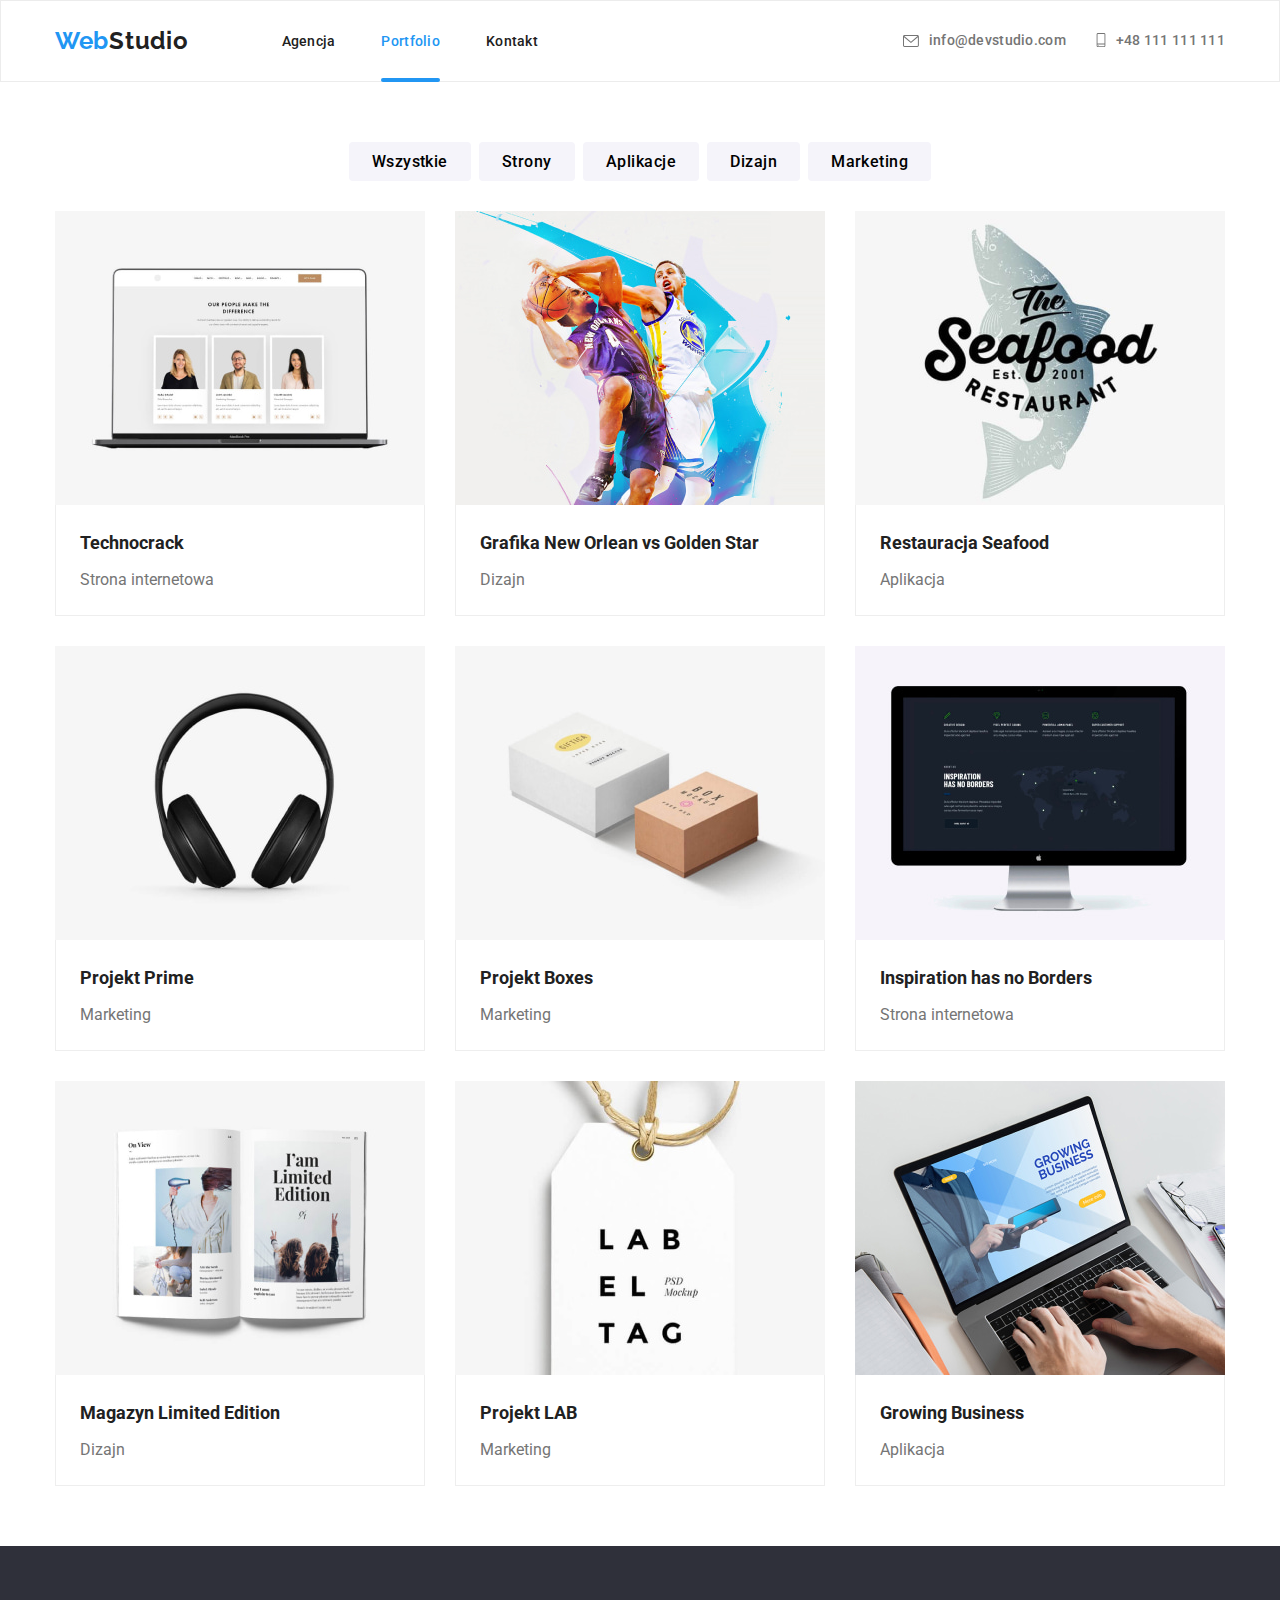
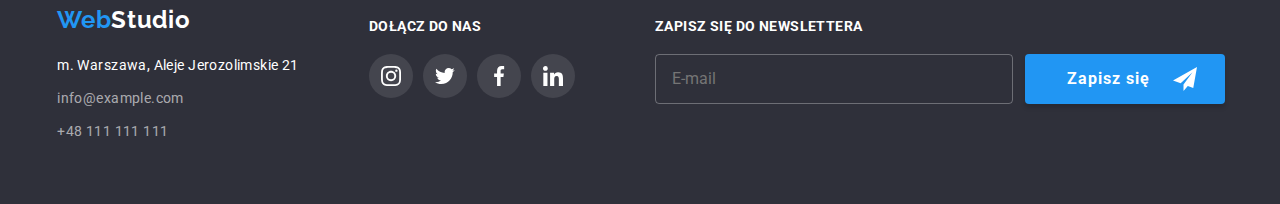
==== commit 23273cdc: "poprawki" ====
--- a/portfolio.html
+++ b/portfolio.html
@@ -54,22 +54,30 @@
           </li>
           <li>
             <a class="header-contacts-list__link" href="tel:+48111111111">
-              <svg class="header-contacts-list__icon-phone" width="10" height="14">
+              <svg
+                class="header-contacts-list__icon-phone"
+                width="10"
+                height="14"
+              >
                 <use href="images/icons.svg#icon-smartphone"></use>
               </svg>
               +48 111 111 111</a
             >
           </li>
         </ul>
-        <button class="menu-toggle open-menu">
+        <button
+          class="menu-toggle js-open-menu"
+          aria-expanded="false"
+          aria-controls="mobile-menu"
+        >
           <svg class="menu-toggle__icon">
             <use href="./images/icons.svg#icon-menu"></use>
           </svg>
         </button>
       </div>
-      <section class="nav-mobile-section">
+      <section class="menu-container js-menu-container" id="mobile-menu">
         <button
-          class="circular-button nav-mobile-section__circular-button close-menu"
+          class="circular-button menu-container__circular-button js-close-menu"
         >
           <svg width="19" height="19">
             <use href="images/icons.svg#icon-close-mobile"></use>
@@ -81,7 +89,10 @@
               <a class="nav-mobile-list__link" href="index.html">Agencja</a>
             </li>
             <li>
-              <a class="nav-mobile-list__link" href="portfolio.html"
+              <a
+                class="nav-mobile-list__link"
+                id="current-side"
+                href="portfolio.html"
                 >Portfolio</a
               >
             </li>
@@ -92,14 +103,18 @@
           <li>
             <a
               class="mobile-contacts-list__link"
-              href="mailto:info@devstudio.com"
-            >
-              info@devstudio.com</a
+              id="current-side"
+              href="tel:+48111111111"
+            >
+              +48 111 111 111</a
             >
           </li>
           <li>
-            <a class="mobile-contacts-list__link" href="tel:+48111111111">
-              +48 111 111 111</a
+            <a
+              class="mobile-contacts-list__link"
+              href="mailto:info@devstudio.com"
+            >
+              info@devstudio.com</a
             >
           </li>
         </ul>
--- a/css/main.min.css
+++ b/css/main.min.css
@@ -1 +1 @@
-body{font-family:"Roboto","Raleway",sans-serif;color:#212121;max-width:1600px;min-width:320px}*,*{box-sizing:border-box;margin:0px;padding:0px}a{text-decoration:none}img{display:block}ul{list-style:none;margin:0px;padding:0px}address{font-style:normal}.container{min-width:320px;max-width:1200px;padding-left:15px;padding-right:15px;margin-left:auto;margin-right:auto}.container--flex{display:flex}.section{padding-top:60px;padding-bottom:60px}.button{display:block;margin-left:auto;margin-right:auto;font-weight:700;font-size:16px;line-height:1.87;letter-spacing:.06em;background-color:#2196f3;color:#fff;cursor:pointer;border:0px;box-shadow:0px 4px 4px rgba(0,0,0,.15);border-radius:4px;transition:transform 250ms cubic-bezier(0.4, 0, 0.2, 1)}.button:hover{transform:scale(1.05)}.primary-header{font-size:28px;text-align:center;margin-bottom:50px;letter-spacing:.03em;color:#212121}.logo{font-family:"Raleway";font-weight:700;font-size:24px;color:#2196f3;letter-spacing:.03em;line-height:1.19}.logo--black{color:#212121}.logo--white{color:#fff}.visually-hidden{-moz-appearance:none;-webkit-appearance:none;appearance:none}.circular-button{width:30px;height:30px;background-color:#fff;border:1px solid rgba(0,0,0,.1);border-radius:50%;cursor:pointer;transition:fill 25s cubic-bezier(0.4, 0, 0.2, 1);transition:background-color 250ms cubic-bezier(0.4, 0, 0.2, 1)}.circular-button:hover,.circular-button:focus{background:#2196f3;fill:#fff;box-shadow:0px 3px 1px rgba(0,0,0,.1),0px 1px 2px rgba(0,0,0,.08),0px 2px 2px rgba(0,0,0,.12)}.page-header{border:1px solid #ececec}.menu-toggle{margin-top:auto;margin-bottom:auto;max-height:28px;max-width:28px;display:flex;align-items:center;justify-content:center;padding:0;background-color:rgba(0,0,0,0);cursor:pointer;border:none;outline:none;background-color:rgba(0,0,0,0);margin-left:auto;outline:none}.menu-toggle__icon{width:28px;height:28px}.nav{padding-top:16px;padding-bottom:16px}@media screen and (min-width: 768px){.menu-toggle{display:none}}@media screen and (max-width: 768px){.nav__list{display:none}.header-contacts-list{display:none}}@media screen and (min-width: 768px){.nav{display:flex;padding-top:26px;padding-bottom:25px}.nav__logo{margin-right:93px}.nav__list{display:flex;align-items:center;gap:60px}.nav__link{font-weight:500;font-size:14px;color:#212121;letter-spacing:.02em;line-height:1.14;position:relative;transition:color 250ms cubic-bezier(0.4, 0, 0.2, 1)}.nav__link:hover,.nav__link:focus{color:#2196f3}.header-contacts-list{align-items:unset;display:flex;flex-direction:column;margin-left:auto;gap:10px;padding-top:21px}.header-contacts-list__link{font-weight:500;font-size:14px;color:#757575;letter-spacing:.02em;line-height:1.14;display:flex;transition:color 250ms cubic-bezier(0.4, 0, 0.2, 1)}.header-contacts-list__link:hover,.header-contacts-list__link:focus{color:#2196f3}.header-contacts-list__icon-mail{fill:currentColor;margin-right:10px;display:flex;width:14px;height:10px}.header-contacts-list__icon-phone{fill:currentColor;margin-right:10px;display:flex;width:10px;height:14px}.header-contacts-list__icon--alignment{margin-top:2px}.current-side{color:#2196f3}.current-side::after{content:" ";border-radius:2px;height:4px;background-color:#2196f3;display:block;position:absolute;top:44.5px;width:100%}}@media screen and (min-width: 1200px){.nav__list{gap:46px}.header-contacts-list{padding:0;display:flex;flex-direction:row;align-items:center;gap:30px}.header-contacts-list__icon-mail{fill:currentColor;margin-right:10px;display:flex;width:16px;height:12px}.header-contacts-list__icon-phone{fill:currentColor;margin-right:10px;display:flex;height:16px}}.hero{padding-bottom:118px;padding-top:118px;background-image:linear-gradient(rgba(47, 48, 58, 0.4), rgba(47, 48, 58, 0.4)),url(../images/hero-mobile.jpg);background-size:cover;background-repeat:no-repeat}.hero__header{font-weight:900;font-size:26px;line-height:1.66;letter-spacing:.06em;color:#fff;margin-bottom:30px;max-width:405px;margin-left:auto;margin-right:auto;text-align:center}.hero__button{padding:10px 41px}@media screen and (max-width: 768px)and (min-device-pixel-ratio: 2),(-webkit-min-device-pixel-ratio: 2),(min-resolution: 192dpi),(min-resolution: 2dppx){.hero{background-image:linear-gradient(rgba(47, 48, 58, 0.4), rgba(47, 48, 58, 0.4)),url(../images/hero-mobile@2.jpg)}}@media(min-width: 768px){.hero{background-image:linear-gradient(rgba(47, 48, 58, 0.4), rgba(47, 48, 58, 0.4)),url(../images/hero-tablet.jpg)}}@media(min-width: 768px)and (min-device-pixel-ratio: 2),(min-width: 768px)and (-webkit-min-device-pixel-ratio: 2),(min-width: 768px)and (min-resolution: 192dpi),(min-width: 768px)and (min-resolution: 2dppx){.hero{background-image:linear-gradient(rgba(47, 48, 58, 0.4), rgba(47, 48, 58, 0.4)),url(../images/hero-tablet@2.jpg)}}@media(min-width: 1200px){.hero{padding-top:200px;padding-bottom:200px;background-image:linear-gradient(rgba(47, 48, 58, 0.4), rgba(47, 48, 58, 0.4)),url(../images/hero-desktop.jpg)}.hero__header{font-size:44px;max-width:696px}}@media(min-width: 1200px)and (min-device-pixel-ratio: 2),(min-width: 1200px)and (-webkit-min-device-pixel-ratio: 2),(min-width: 1200px)and (min-resolution: 192dpi),(min-width: 1200px)and (min-resolution: 2dppx){.hero{background-image:linear-gradient(rgba(47, 48, 58, 0.4), rgba(47, 48, 58, 0.4)),url(../images/hero-desktop@2.jpg)}}.descriptions-list{display:flex;flex-direction:column;place-items:center;gap:30px}.descriptions-list__icon-background{width:450px;height:120px;background-color:#f5f4fa;border-radius:4px;display:flex;justify-content:center;align-items:center;margin-bottom:30px}.descriptions-list__icon{fill:#2196f3;height:70px}.descriptions-list__headers{text-align:center;font-weight:700;font-size:14px;line-height:1.14;margin-bottom:10px}.descriptions-list__texts{font-size:14px;font-weight:400;color:#757575;line-height:1.71;letter-spacing:.03em;width:450px}@media screen and (max-width: 460px){.descriptions-list__icon-background{width:360px}.descriptions-list__texts{width:360px}}@media screen and (min-width: 768px){.descriptions-list{flex-direction:row;flex-wrap:wrap;gap:30px;justify-content:center;width:800px;margin-left:auto;margin-right:auto}.descriptions-list__icon-background{width:354px}.descriptions-list__headers{text-align:start;margin-top:20px;margin:0;font-weight:700;font-size:14px;line-height:1.14;margin-bottom:10px;width:270px}.descriptions-list__texts{font-size:14px;font-weight:400;color:#757575;line-height:1.71;letter-spacing:.03em;width:354px;margin-left:auto;margin-right:auto}}@media screen and (min-width: 1200px){.descriptions-list{flex-direction:row;flex-wrap:wrap;gap:30px;justify-content:center;width:auto}.descriptions-list__icon-background{width:270px}.descriptions-list__headers{text-align:start;margin-top:20px;margin:0;font-weight:700;font-size:14px;line-height:1.14;margin-bottom:10px;width:270px}.descriptions-list__texts{font-size:14px;font-weight:400;color:#757575;line-height:1.71;letter-spacing:.03em;width:270px;margin-left:auto;margin-right:auto}}.what-we-do-list{display:flex;text-align:center;gap:30px}.what-we-do-list__item{position:relative;text-align:center}.what-we-do-list__content{padding-top:27px;padding-bottom:27px;width:370px;font-weight:700;font-size:14px;line-height:1.14px;letter-spacing:.03em;text-transform:uppercase;color:#fff;background:rgba(47,48,58,.8);position:absolute;bottom:0}.hide-mobile{display:none}@media screen and (min-width: 1200px){.hide-mobile{display:unset}}.team-section{background:#f5f4fa}.team-list{display:flex;flex-wrap:wrap;gap:30px;justify-content:center}.team-member-card{background:#fff;box-shadow:0px 1px 3px rgba(0,0,0,.12),0px 1px 1px rgba(0,0,0,.14),0px 2px 1px rgba(0,0,0,.2);border-radius:0px 0px 4px 4px;padding-bottom:30px}.team-member-card__img{width:450px}.team-member-card__name{font-weight:500;font-size:16px;line-height:1.19;letter-spacing:.03em;text-align:center;padding-top:30px;margin-bottom:10px}.team-member-card__profession{color:#757575;line-height:1.19;letter-spacing:.03em;text-align:center}.team-socials-list{display:flex;gap:10px;justify-content:center}.team-socials-list__link{width:44px;height:44px;border-radius:50%;padding:12px;margin-top:16px;display:block;transition:background-color 250ms cubic-bezier(0.4, 0, 0.2, 1)}.team-socials-list__link:hover,.team-socials-list__link:focus{background:#2196f3}.team-socials-list__link:hover .team-socials-list__icon,.team-socials-list__link:focus .team-socials-list__icon{fill:#fff}.team-socials-list__icon{fill:#afb1b8;transition:fill 250ms cubic-bezier(0.4, 0, 0.2, 1)}@media screen and (min-width: 768px){.team-list{width:738px;margin-left:auto;margin-right:auto;justify-content:center}.team-member-card__img{width:354px}}@media screen and (min-width: 1200px){.team-list{width:auto}.team-member-card__img{width:270px}}@media screen and (max-width: 460px){.team-member-card__img{width:330px}}.clients-list{display:flex;flex-wrap:wrap;gap:30px;justify-content:center;margin-left:auto;margin-right:auto}.clients-list__link{width:140px;height:92px;border:1px solid #afb1b8;border-radius:4px;align-items:center;justify-content:center;display:flex;transition:border-color 250ms cubic-bezier(0.4, 0, 0.2, 1)}.clients-list__link:hover,.clients-list__link:focus{border-color:#2196f3}.clients-list__link:hover .clients-list__icon,.clients-list__link:focus .clients-list__icon{fill:#2196f3}.clients-list__icon{fill:#afb1b8;transition:fill 250ms cubic-bezier(0.4, 0, 0.2, 1)}@media screen and (min-width: 480px){.clients-list{width:450px}.clients-list__link{width:210px}}@media screen and (min-width: 768px){.clients-list{width:742px;margin-left:auto;margin-right:auto}.clients-list__link{width:227px}}@media screen and (min-width: 1200px){.clients-list{width:auto}.clients-list__link{width:170px}}.page-footer{background:#2f303a;padding:60px 0px}.contacts-section{display:flex;flex-direction:column;place-items:center}.contacts-section__logo{margin-bottom:20px}.contacts-section__list{display:flex;flex-direction:column;place-items:center}.contacts-section__street{font-size:14px;color:#fff;line-height:1.71;letter-spacing:.03em}.contacts-section__link{color:rgba(255,255,255,.6);font-size:14px;font-weight:400;line-height:1.71;letter-spacing:.03em;transition:color 250ms cubic-bezier(0.4, 0, 0.2, 1);margin-top:9px;display:block}.contacts-section__link:hover,.contacts-section__link:focus{color:#2196f3}.footer-headers{font-weight:700;font-size:14px;color:#fff;margin-bottom:20px;letter-spacing:.03em;text-transform:uppercase;margin-top:12px;text-align:center}.footer-socials-section{margin-top:60px;margin-bottom:60px}.footer-socials-section__list{display:flex;gap:10px;width:206px;margin-left:auto;margin-right:auto}.footer-socials-section__link{width:44px;height:44px;border-radius:50%;padding:12px;display:block;background:rgba(255,255,255,.1);transition:background-color 250ms cubic-bezier(0.4, 0, 0.2, 1)}.footer-socials-section__link:hover,.footer-socials-section__link:focus{background:#2196f3}.footer-socials-section__icon{fill:#fff}.newsletter-form{display:flex;flex-direction:column;place-items:center}.newsletter-form__input{width:308px;height:50px;border-radius:4px;border:1px solid rgba(255,255,255,.3);background-color:rgba(0,0,0,0);padding-left:16px;color:#fff;transition:border 250ms cubic-bezier(0.4, 0, 0.2, 1)}.newsletter-form__input:focus{outline:none;border:1px solid #2196f3}.newsletter-button{width:200px;height:50px;margin-top:20px;position:relative;box-shadow:0px 4px 4px rgba(0,0,0,.15);border-radius:4px;background:#2196f3;color:#fff;font-weight:700;font-size:16px;border:none;letter-spacing:.06em;line-height:1.87;cursor:pointer;transition:transform 250ms cubic-bezier(0.4, 0, 0.2, 1)}.newsletter-button__content{position:absolute;top:10px;left:42px}.newsletter-button__icon{position:absolute;top:13px;left:148px}.newsletter-button:hover{transform:scale(1.03)}@media screen and (min-width: 480px){.newsletter-form__input{width:358px}}@media screen and (min-width: 768px){.container--wrap{display:flex;flex-wrap:wrap}.contacts-section{margin-left:auto;margin-right:144px}.footer-socials-section{margin-right:auto;margin-top:0;margin-bottom:0}.newsletter-section{margin-top:60px;margin-left:auto;margin-right:auto;padding-right:109px;padding-left:109px}}@media screen and (min-width: 1200px){.container--wrap{display:flex;flex-wrap:nowrap}.newsletter-form{flex-direction:row}.newsletter-button{margin-top:0;margin-left:12px}.footer-headers{text-align:start}.contacts-section{margin-right:70px;place-items:normal}.contacts-section__list{place-items:normal}.footer-socials-section__list{margin-right:78px}.newsletter-section{padding:0;margin:0}}.backdrop{width:100%;height:100%;display:grid;place-items:center;position:fixed;background:rgba(0,0,0,.2);transition:opacity 250ms cubic-bezier(0.4, 0, 0.2, 1),visibility 250ms cubic-bezier(0.4, 0, 0.2, 1);z-index:1}.is-hidden{visibility:hidden;opacity:0;pointer-events:none}.modal-window{background:#fff;box-shadow:0px 1px 3px rgba(0,0,0,.12),0px 1px 1px rgba(0,0,0,.14),0px 2px 1px rgba(0,0,0,.2);border-radius:4px;position:relative;padding:40px}.modal-window__header{font-weight:700;font-size:20px;letter-spacing:.03em;line-height:1.15;text-align:center;width:370px}.modal-window__button{padding:10px 76px;display:block;margin:0 auto}.modal-window__circular-button{top:8px;right:8px;position:absolute}.modal-window__form{width:370px}.modal-labels{display:flex;flex-direction:column;gap:4px;font-weight:400;font-size:12px;letter-spacing:.01em;line-height:1.16;color:#757575;margin-top:10px;position:relative}.modal-labels__input{width:370px;height:40px;border:1px solid rgba(33,33,33,.2);border-radius:4px;padding-left:42px;transition:border 250ms cubic-bezier(0.4, 0, 0.2, 1)}.modal-labels__input:focus{outline:none;border:1px solid #2196f3}.modal-labels__input:focus+.modal-labels__icon{fill:#2196f3}.modal-labels__icon{fill:#212121;position:absolute;bottom:14px;left:15px;transition:fill 250ms cubic-bezier(0.4, 0, 0.2, 1)}.modal-labels__textarea{width:370px;height:120px;border:1px solid rgba(33,33,33,.2);border-radius:4px;resize:none;padding-left:16px;padding-top:12px;transition:border 250ms cubic-bezier(0.4, 0, 0.2, 1)}.modal-labels__textarea:focus{outline:none;border-color:#2196f3}.checkbox-label{display:inline-block;font-weight:400;font-size:12px;letter-spacing:.03em;line-height:1.17;color:#757575;margin-top:20px;margin-bottom:30px;padding-left:24px;position:relative}.checkbox-label:before{position:absolute;bottom:1px;left:0px;content:"";width:16px;height:16px;border:2px solid #212121;border-radius:2px;cursor:pointer;transition:background-color 250ms cubic-bezier(0.4, 0, 0.2, 1)}.checkbox-label__link{color:#2196f3;text-decoration:underline;font-weight:400;font-size:12px;letter-spacing:.03em;line-height:1.16}.checkbox:checked+.checkbox-label:before{background-color:#2196f3;border:none;background-image:url(../images/checked.svg);background-repeat:no-repeat;background-position:center}@media screen and (min-width: 1200px){.modal-window__form{width:auto}.modal-labels__input{width:448px}.modal-labels__textarea{width:448px}.checkbox-label{font-size:14px;padding-left:36px}.checkbox-label:before{bottom:1.5px;left:12px}.checkbox-label__link{font-size:14px}}.nav-mobile-section{transition:.3s ease-in-out;transform:translateX(-120%);position:fixed;top:0px;width:100%;height:100vh;background-color:#fff;padding-top:48px;padding-bottom:48px;padding-left:40px;display:flex;flex-direction:column;z-index:5}.nav-mobile-section__circular-button{width:40px;height:40px;position:absolute;top:20px;right:25px}.nav-mobile-section.active{transform:translateX(0%)}.nav-mobile-list{display:flex;flex-direction:column;gap:36px}.nav-mobile-list__link{font-weight:500;font-size:40px;color:#212121;letter-spacing:.02em;line-height:1.175;position:relative;transition:color 250ms cubic-bezier(0.4, 0, 0.2, 1)}.nav-mobile-list__link:hover,.nav-mobile-list__link:focus{color:#2196f3}.mobile-contacts-list{display:flex;flex-direction:column;gap:32px;margin-top:auto;margin-bottom:64px}.mobile-contacts-list__link{font-weight:500;font-size:34px;letter-spacing:.02em;line-height:1.17;color:#757575}.mobile-socials-list{display:flex}.mobile-socials-list__link{font-weight:500;font-size:18px;letter-spacing:.02em;line-height:1.22;color:#2196f3;padding-left:10px;padding-right:10px}.mobile-socials-list__decoration{border-right:1px solid rgba(33,33,33,.2)}@media(max-width: 400px){.mobile-socials-list{width:250px;display:flex;flex-wrap:wrap;gap:10px}}.buttons-section{padding-top:60px;padding-bottom:40px}.buttons-section__list{display:flex;flex-wrap:wrap;gap:8px;width:373px;margin-left:auto;margin-right:auto}.buttons-section__button{background:#f5f4fa;font-weight:500;font-size:16px;line-height:1.71;letter-spacing:.03em;cursor:pointer;border-radius:4px;border:none;padding:6px 22px;transition:background-color 250ms cubic-bezier(0.4, 0, 0.2, 1),color 250ms cubic-bezier(0.4, 0, 0.2, 1)}.buttons-section__button:focus,.buttons-section__button:hover{background:#2196f3;color:#fff;box-shadow:0px 3px 1px rgba(0,0,0,.1),0px 1px 2px rgba(0,0,0,.08),0px 2px 2px rgba(0,0,0,.12)}@media screen and (min-width: 768px){.buttons-section{padding-top:60px;padding-bottom:30px}.buttons-section__list{display:flex;flex-wrap:wrap;justify-content:center;gap:8px;width:auto}}.grid-section{padding-bottom:60px}.grid{display:flex;flex-wrap:wrap;gap:30px;justify-content:center;margin-left:auto;margin-right:auto}.project-card{position:relative;overflow:hidden}.project-card__img{width:350px}.project-card:hover{box-shadow:0px 1px 1px rgba(0,0,0,.12),0px 4px 4px rgba(0,0,0,.06),1px 4px 6px rgba(0,0,0,.16);cursor:pointer}.project-card:hover .overlay{transform:translatey(0%)}.project-card__figcaption{border-bottom:1px solid #eee;border-left:1px solid #eee;border-right:1px solid #eee;background-color:#fff;position:relative}.project-card__name{font-weight:700;font-size:18px;line-height:2;padding-left:24px;padding-top:20px}.project-card__role{color:#757575;margin-top:4px;padding-left:24px;padding-bottom:20px;line-height:1.87}.overlay{background:rgba(33,150,243,.9);padding:77px 24px;position:absolute;transform:translatey(100%);margin-bottom:50px;bottom:0;left:0;transition:transform 250ms cubic-bezier(0.4, 0, 0.2, 1)}.overlay__text{font-weight:400;font-size:18px;line-height:1.55;letter-spacing:.03em;color:#fff}@media screen and (min-width: 480px){.grid{width:450px;margin-left:auto;margin-right:auto}.project-card__img{width:450px;height:294px}.overlay{margin-bottom:110px}}@media screen and (min-width: 768px){.grid{width:738px;margin-left:auto;margin-right:auto}.project-card__img{width:354px}.overlay{padding:49px 24px;margin-bottom:110px}}@media screen and (min-width: 1200px){.grid{width:auto}.project-card__img{width:370px}}/*# sourceMappingURL=main.min.css.map */+body{font-family:"Roboto","Raleway",sans-serif;color:#212121;max-width:1600px;min-width:320px}*,*{box-sizing:border-box;margin:0px;padding:0px}a{text-decoration:none}img{display:block}ul{list-style:none;margin:0px;padding:0px}address{font-style:normal}:focus{outline:none}.container{min-width:320px;max-width:1200px;padding-left:15px;padding-right:15px;margin-left:auto;margin-right:auto}.container--flex{display:flex}.section{padding-top:60px;padding-bottom:60px}@media screen and (min-width: 1200px){.section{padding-top:94px;padding-bottom:94px}}.button{display:block;margin-left:auto;margin-right:auto;font-weight:700;font-size:16px;line-height:1.87;letter-spacing:.06em;background-color:#2196f3;color:#fff;cursor:pointer;border:0px;box-shadow:0px 4px 4px rgba(0,0,0,.15);border-radius:4px;transition:transform 250ms cubic-bezier(0.4, 0, 0.2, 1)}.button:hover{transform:scale(1.05)}.primary-header{font-size:28px;text-align:center;margin-bottom:50px;letter-spacing:.03em;color:#212121}.logo{font-family:"Raleway";font-weight:700;font-size:24px;color:#2196f3;letter-spacing:.03em;line-height:1.19}.logo--black{color:#212121}.logo--white{color:#fff}.visually-hidden{-moz-appearance:none;-webkit-appearance:none;appearance:none}.circular-button{width:30px;height:30px;background-color:#fff;border:1px solid rgba(0,0,0,.1);border-radius:50%;cursor:pointer;transition:fill 25s cubic-bezier(0.4, 0, 0.2, 1);transition:background-color 250ms cubic-bezier(0.4, 0, 0.2, 1)}.circular-button:hover,.circular-button:focus{background:#2196f3;fill:#fff;box-shadow:0px 3px 1px rgba(0,0,0,.1),0px 1px 2px rgba(0,0,0,.08),0px 2px 2px rgba(0,0,0,.12)}.page-header{border:1px solid #ececec}.menu-toggle{margin-top:auto;margin-bottom:auto;max-height:28px;max-width:28px;display:flex;align-items:center;justify-content:center;padding:0;background-color:rgba(0,0,0,0);cursor:pointer;border:none;outline:none;background-color:rgba(0,0,0,0);margin-left:auto;outline:none}.menu-toggle__icon{width:28px;height:28px}.nav{padding-top:16px;padding-bottom:16px}@media screen and (min-width: 768px){.menu-toggle{display:none}}@media screen and (max-width: 768px){.nav__list{display:none}.header-contacts-list{display:none}}@media screen and (min-width: 768px){.nav{display:flex;padding-top:26px;padding-bottom:25px}.nav__logo{margin-right:93px}.nav__list{display:flex;align-items:center;gap:60px}.nav__link{font-weight:500;font-size:14px;color:#212121;letter-spacing:.02em;line-height:1.14;position:relative;transition:color 250ms cubic-bezier(0.4, 0, 0.2, 1)}.nav__link:hover,.nav__link:focus{color:#2196f3}.header-contacts-list{align-items:unset;display:flex;flex-direction:column;margin-left:auto;gap:10px;padding-top:21px}.header-contacts-list__link{font-weight:500;font-size:14px;color:#757575;letter-spacing:.02em;line-height:1.14;display:flex;transition:color 250ms cubic-bezier(0.4, 0, 0.2, 1)}.header-contacts-list__link:hover,.header-contacts-list__link:focus{color:#2196f3}.header-contacts-list__icon-mail{fill:currentColor;margin-right:10px;display:flex;width:14px;height:10px}.header-contacts-list__icon-phone{fill:currentColor;margin-right:10px;display:flex;width:10px;height:14px}.header-contacts-list__icon--alignment{margin-top:2px}.current-side{color:#2196f3}.current-side::after{content:" ";border-radius:2px;height:4px;background-color:#2196f3;display:block;position:absolute;top:44.5px;width:100%}}@media screen and (min-width: 1200px){.nav__list{gap:46px}.header-contacts-list{padding:0;flex-direction:row;align-items:center;gap:30px}.header-contacts-list__icon-mail{width:16px;height:12px}.header-contacts-list__icon-phone{height:16px}}#current-side{color:#2196f3}.hero{padding-bottom:118px;padding-top:118px;background-image:linear-gradient(rgba(47, 48, 58, 0.4), rgba(47, 48, 58, 0.4)),url(../images/hero-mobile.jpg);background-size:cover;background-repeat:no-repeat}.hero__header{font-weight:900;font-size:26px;line-height:1.61;letter-spacing:.06em;color:#fff;margin-bottom:30px;max-width:365px;margin-left:auto;margin-right:auto;text-align:center}.hero__button{padding:10px 41px}@media screen and (max-width: 768px)and (min-device-pixel-ratio: 2),(-webkit-min-device-pixel-ratio: 2),(min-resolution: 192dpi),(min-resolution: 2dppx){.hero{background-image:linear-gradient(rgba(47, 48, 58, 0.4), rgba(47, 48, 58, 0.4)),url(../images/hero-mobile@2.jpg)}}@media(min-width: 768px){.hero{background-image:linear-gradient(rgba(47, 48, 58, 0.4), rgba(47, 48, 58, 0.4)),url(../images/hero-tablet.jpg)}}@media(min-width: 768px)and (min-device-pixel-ratio: 2),(min-width: 768px)and (-webkit-min-device-pixel-ratio: 2),(min-width: 768px)and (min-resolution: 192dpi),(min-width: 768px)and (min-resolution: 2dppx){.hero{background-image:linear-gradient(rgba(47, 48, 58, 0.4), rgba(47, 48, 58, 0.4)),url(../images/hero-tablet@2.jpg)}}@media(min-width: 1200px){.hero{padding-top:200px;padding-bottom:200px;background-image:linear-gradient(rgba(47, 48, 58, 0.4), rgba(47, 48, 58, 0.4)),url(../images/hero-desktop.jpg)}.hero__header{font-size:44px;max-width:696px}}@media(min-width: 1200px)and (min-device-pixel-ratio: 2),(min-width: 1200px)and (-webkit-min-device-pixel-ratio: 2),(min-width: 1200px)and (min-resolution: 192dpi),(min-width: 1200px)and (min-resolution: 2dppx){.hero{background-image:linear-gradient(rgba(47, 48, 58, 0.4), rgba(47, 48, 58, 0.4)),url(../images/hero-desktop@2.jpg)}}.descriptions-section{padding-top:60px;padding-bottom:60px}.descriptions-list{display:flex;flex-direction:column;place-items:center;gap:30px}.descriptions-list__icon-background{max-width:450px;height:120px;background-color:#f5f4fa;border-radius:4px;display:flex;justify-content:center;align-items:center;margin-bottom:30px}.descriptions-list__icon{fill:#2196f3;height:70px}.descriptions-list__headers{text-align:center;font-weight:700;font-size:14px;line-height:1.14;margin-bottom:10px}.descriptions-list__texts{font-size:14px;font-weight:400;color:#757575;line-height:1.71;letter-spacing:.03em;max-width:450px}@media screen and (min-width: 768px){.descriptions-section{padding-bottom:45px}.descriptions-list{flex-direction:row;flex-wrap:wrap;gap:30px;justify-content:center;width:738px;margin-left:auto;margin-right:auto}.descriptions-list__icon-background{max-width:354px}.descriptions-list__headers{text-align:start;margin-top:20px;margin:0;font-weight:700;font-size:14px;line-height:1.14;margin-bottom:10px;width:270px}.descriptions-list__texts{font-size:14px;font-weight:400;color:#757575;line-height:1.71;letter-spacing:.03em;width:354px;margin-left:auto;margin-right:auto}}@media screen and (min-width: 1200px){.descriptions-section{padding-top:94px;padding-bottom:0px}.descriptions-list{flex-direction:row;flex-wrap:wrap;gap:30px;justify-content:center;width:auto}.descriptions-list__icon-background{width:270px}.descriptions-list__headers{text-align:start;margin-top:20px;margin:0;font-weight:700;font-size:14px;line-height:1.14;margin-bottom:10px;width:270px}.descriptions-list__texts{font-size:14px;font-weight:400;color:#757575;line-height:1.71;letter-spacing:.03em;width:270px;margin-left:auto;margin-right:auto}}.what-we-do-list{display:flex;text-align:center;gap:30px}.what-we-do-list__item{position:relative;text-align:center}.what-we-do-list__content{padding-top:27px;padding-bottom:27px;width:370px;font-weight:700;font-size:14px;line-height:1.14px;letter-spacing:.03em;text-transform:uppercase;color:#fff;background:rgba(47,48,58,.8);position:absolute;bottom:0}.hide-mobile{display:none}@media screen and (min-width: 1200px){.hide-mobile{display:block}}.team-section{background:#f5f4fa}.team-list{display:flex;flex-wrap:wrap;gap:30px;justify-content:center;max-width:450px;margin-left:auto;margin-right:auto}.team-member-card{background:#fff;box-shadow:0px 1px 3px rgba(0,0,0,.12),0px 1px 1px rgba(0,0,0,.14),0px 2px 1px rgba(0,0,0,.2);border-radius:0px 0px 4px 4px;padding-bottom:30px}.team-member-card__img{object-fit:cover;width:100%}.team-member-card__name{font-weight:500;font-size:16px;line-height:1.19;letter-spacing:.03em;text-align:center;padding-top:30px;margin-bottom:10px}.team-member-card__profession{color:#757575;line-height:1.19;letter-spacing:.03em;text-align:center}.team-socials-list{display:flex;gap:10px;justify-content:center}.team-socials-list__link{width:44px;height:44px;border-radius:50%;padding:12px;margin-top:16px;display:block;transition:background-color 250ms cubic-bezier(0.4, 0, 0.2, 1)}.team-socials-list__link:hover,.team-socials-list__link:focus{background:#2196f3}.team-socials-list__link:hover .team-socials-list__icon,.team-socials-list__link:focus .team-socials-list__icon{fill:#fff}.team-socials-list__icon{fill:#afb1b8;transition:fill 250ms cubic-bezier(0.4, 0, 0.2, 1)}@media screen and (min-width: 768px){.team-list{max-width:738px;margin-left:auto;margin-right:auto;justify-content:center}.team-member-card__img{width:354px}}@media screen and (min-width: 1200px){.team-list{max-width:1200px}.team-member-card__img{width:270px}}.clients-list{margin-left:auto;margin-right:auto;max-width:450px;height:320px;display:grid;grid-template-columns:repeat(2, 1fr);gap:6%;justify-content:center}.clients-list__link{max-width:210px;height:92px;border:1px solid #afb1b8;border-radius:4px;align-items:center;justify-content:center;display:flex;transition:border-color 250ms cubic-bezier(0.4, 0, 0.2, 1)}.clients-list__link:hover,.clients-list__link:focus{border-color:#2196f3}.clients-list__link:hover .clients-list__icon,.clients-list__link:focus .clients-list__icon{fill:#2196f3}.clients-list__icon{fill:#afb1b8;transition:fill 250ms cubic-bezier(0.4, 0, 0.2, 1)}@media screen and (min-width: 768px){.clients-list{grid-template-columns:repeat(3, 1fr);max-width:742px;height:214px;gap:30px;margin-left:auto;margin-right:auto}.clients-list__link{max-width:227px}}@media screen and (min-width: 1200px){.clients-list{height:92px;width:auto;grid-template-columns:repeat(6, 1fr)}.clients-list__link{width:170px}}.page-footer{background:#2f303a;padding:60px 0px}.contacts-section{display:flex;flex-direction:column;place-items:center}.contacts-section__logo{margin-bottom:20px}.contacts-section__list{display:flex;flex-direction:column;place-items:center}.contacts-section__street{font-size:14px;color:#fff;line-height:1.71;letter-spacing:.03em}.contacts-section__link{color:rgba(255,255,255,.6);font-size:14px;font-weight:400;line-height:1.71;letter-spacing:.03em;transition:color 250ms cubic-bezier(0.4, 0, 0.2, 1);margin-top:9px;display:block}.contacts-section__link:hover,.contacts-section__link:focus{color:#2196f3}.footer-headers{font-weight:700;font-size:14px;color:#fff;margin-bottom:20px;letter-spacing:.03em;text-transform:uppercase;margin-top:12px;text-align:center}.footer-socials-section{margin-top:60px;margin-bottom:60px}.footer-socials-section__list{display:flex;gap:10px;width:206px;margin-left:auto;margin-right:auto}.footer-socials-section__link{width:44px;height:44px;border-radius:50%;padding:12px;display:block;background:rgba(255,255,255,.1);transition:background-color 250ms cubic-bezier(0.4, 0, 0.2, 1)}.footer-socials-section__link:hover,.footer-socials-section__link:focus{background:#2196f3}.footer-socials-section__icon{fill:#fff}.newsletter-form{display:flex;flex-direction:column;place-items:center}.newsletter-form__input{width:100%;max-width:450px;height:50px;border-radius:4px;border:1px solid rgba(255,255,255,.3);background-color:rgba(0,0,0,0);padding-left:16px;color:#fff;transition:border 250ms cubic-bezier(0.4, 0, 0.2, 1)}.newsletter-form__input:focus{outline:none;border:1px solid #2196f3}.newsletter-button{width:200px;height:50px;margin-top:20px;position:relative;box-shadow:0px 4px 4px rgba(0,0,0,.15);border-radius:4px;background:#2196f3;color:#fff;font-weight:700;font-size:16px;border:none;letter-spacing:.06em;line-height:1.87;cursor:pointer;transition:transform 250ms cubic-bezier(0.4, 0, 0.2, 1)}.newsletter-button__content{position:absolute;top:10px;left:42px}.newsletter-button__icon{position:absolute;top:13px;left:148px}.newsletter-button:hover{transform:scale(1.03)}@media screen and (min-width: 768px){.container--wrap{display:flex;flex-wrap:wrap}.contacts-section{margin-left:auto;margin-right:144px}.footer-socials-section{margin-right:auto;margin-top:0;margin-bottom:0}.newsletter-section{margin-top:60px;margin-left:auto;margin-right:auto;padding-left:63px;padding-right:63px}.newsletter-form__input{width:450px}}@media screen and (min-width: 1200px){.container--wrap{flex-wrap:nowrap}.newsletter-form{flex-direction:row}.newsletter-form__input{width:358px}.newsletter-button{margin-top:0;margin-left:12px}.footer-headers{text-align:start}.contacts-section{margin-right:70px;place-items:normal}.contacts-section__list{place-items:normal}.footer-socials-section__list{margin-right:78px}.newsletter-section{padding:0;margin:0}}.backdrop{width:100%;height:100%;display:grid;place-items:center;position:fixed;background:rgba(0,0,0,.2);transition:opacity 250ms cubic-bezier(0.4, 0, 0.2, 1),visibility 250ms cubic-bezier(0.4, 0, 0.2, 1);z-index:1}.is-hidden{visibility:hidden;opacity:0;pointer-events:none}.modal-window{background:#fff;box-shadow:0px 1px 3px rgba(0,0,0,.12),0px 1px 1px rgba(0,0,0,.14),0px 2px 1px rgba(0,0,0,.2);border-radius:4px;position:relative;padding:40px}.modal-window__header{font-weight:700;font-size:20px;letter-spacing:.03em;line-height:1.15;text-align:center;max-width:370px}.modal-window__button{padding:10px 76px;display:block;margin:0 auto}.modal-window__circular-button{top:8px;right:8px;position:absolute}.modal-window__form{max-width:370px}.modal-labels{display:flex;flex-direction:column;gap:4px;font-weight:400;font-size:12px;letter-spacing:.01em;line-height:1.16;color:#757575;margin-top:10px;position:relative}.modal-labels__input{max-width:370px;height:40px;border:1px solid rgba(33,33,33,.2);border-radius:4px;padding-left:42px;transition:border 250ms cubic-bezier(0.4, 0, 0.2, 1)}.modal-labels__input:focus{outline:none;border:1px solid #2196f3}.modal-labels__input:focus+.modal-labels__icon{fill:#2196f3}.modal-labels__icon{fill:#212121;position:absolute;bottom:14px;left:15px;transition:fill 250ms cubic-bezier(0.4, 0, 0.2, 1)}.modal-labels__textarea{max-width:370px;height:120px;border:1px solid rgba(33,33,33,.2);border-radius:4px;resize:none;padding-left:16px;padding-top:12px;transition:border 250ms cubic-bezier(0.4, 0, 0.2, 1)}.modal-labels__textarea:focus{outline:none;border-color:#2196f3}.checkbox-label{display:inline-block;font-weight:400;font-size:12px;letter-spacing:.03em;line-height:1.17;color:#757575;margin-top:20px;margin-bottom:30px;padding-left:24px;position:relative}.checkbox-label:before{position:absolute;bottom:6px;left:0px;content:"";width:16px;height:16px;border:2px solid #212121;border-radius:2px;cursor:pointer;transition:background-color 250ms cubic-bezier(0.4, 0, 0.2, 1)}.checkbox-label__link{color:#2196f3;text-decoration:underline;font-weight:400;font-size:12px;letter-spacing:.03em;line-height:1.16}.checkbox:checked+.checkbox-label:before{background-color:#2196f3;border:none;background-image:url(../images/checked.svg);background-repeat:no-repeat;background-position:center}@media screen and (min-width: 442px){.checkbox-label:before{bottom:1px}}@media screen and (min-width: 1200px){.modal-window__form{max-width:448px}.modal-window__header{max-width:448px}.modal-labels__input{max-width:448px}.modal-labels__textarea{max-width:448px}.checkbox-label{font-size:14px;padding-left:36px;margin-right:15px}.checkbox-label:before{bottom:1.5px;left:12px}.checkbox-label__link{font-size:14px}}.menu-container{transition:.3s ease-in-out;transform:translateX(-120%);position:fixed;top:0px;width:100%;height:100%;background-color:#fff;padding-top:48px;padding-bottom:48px;padding-left:40px;display:flex;flex-direction:column;z-index:5}.menu-container__circular-button{width:40px;height:40px;position:absolute;top:20px;right:25px}.menu-container.is-open{transform:translateX(0%)}.nav-mobile-list{display:flex;flex-direction:column;gap:36px}.nav-mobile-list__link{font-weight:500;font-size:40px;color:#212121;letter-spacing:.02em;line-height:1.175;position:relative;transition:color 250ms cubic-bezier(0.4, 0, 0.2, 1)}.nav-mobile-list__link:hover,.nav-mobile-list__link:focus{color:#2196f3}.mobile-contacts-list{display:flex;flex-direction:column;gap:32px;margin-top:auto;margin-bottom:64px}.mobile-contacts-list__link{font-weight:500;font-size:24px;letter-spacing:.02em;line-height:1.17;color:#757575}.mobile-socials-list{display:flex}.mobile-socials-list__link{font-weight:500;font-size:18px;letter-spacing:.02em;line-height:1.22;color:#2196f3;padding-left:10px;padding-right:10px}.mobile-socials-list__decoration{border-right:1px solid rgba(33,33,33,.2)}@media(max-width: 400px){.mobile-socials-list{width:250px;display:flex;flex-wrap:wrap;gap:10px}}.buttons-section{padding-top:60px;padding-bottom:40px}.buttons-section__list{display:flex;flex-wrap:wrap;gap:8px;max-width:450px;margin-left:auto;margin-right:auto}.buttons-section__button{background:#f5f4fa;font-weight:500;font-size:16px;line-height:1.71;letter-spacing:.03em;cursor:pointer;border-radius:4px;border:none;padding:6px 23px;transition:background-color 250ms cubic-bezier(0.4, 0, 0.2, 1),color 250ms cubic-bezier(0.4, 0, 0.2, 1)}.buttons-section__button:focus,.buttons-section__button:hover{background:#2196f3;color:#fff;box-shadow:0px 3px 1px rgba(0,0,0,.1),0px 1px 2px rgba(0,0,0,.08),0px 2px 2px rgba(0,0,0,.12)}@media screen and (min-width: 768px){.buttons-section{padding-top:60px;padding-bottom:30px}.buttons-section__list{display:flex;flex-wrap:wrap;justify-content:center;gap:8px;max-width:738px}}.grid-section{padding-bottom:60px}.grid{max-width:450px;display:flex;flex-wrap:wrap;gap:30px;margin-left:auto;margin-right:auto}.project-card{position:relative;overflow:hidden}.project-card__img{object-fit:cover;width:100%}.project-card:hover{box-shadow:0px 1px 1px rgba(0,0,0,.12),0px 4px 4px rgba(0,0,0,.06),1px 4px 6px rgba(0,0,0,.16);cursor:pointer}.project-card:hover .overlay{transform:translatey(0%)}.project-card__figcaption{border-bottom:1px solid #eee;border-left:1px solid #eee;border-right:1px solid #eee;background-color:#fff;position:relative}.project-card__name{font-weight:700;font-size:18px;line-height:2;padding-left:24px;padding-top:20px}.project-card__role{color:#757575;margin-top:4px;padding-left:24px;padding-bottom:20px;line-height:1.87}.overlay{background:rgba(33,150,243,.9);height:100%;padding-left:24px;padding-right:24px;padding-bottom:80px;position:absolute;transform:translatey(100%);bottom:0;left:0;transition:transform 250ms cubic-bezier(0.4, 0, 0.2, 1);display:flex;align-items:center}.overlay__text{font-weight:400;font-size:18px;line-height:1.55;letter-spacing:.03em;color:#fff}@media screen and (min-width: 768px){.grid{max-width:738px}.project-card__img{width:354px}}@media screen and (min-width: 1200px){.grid{max-width:1200px}.project-card__img{width:370px}}/*# sourceMappingURL=main.min.css.map */